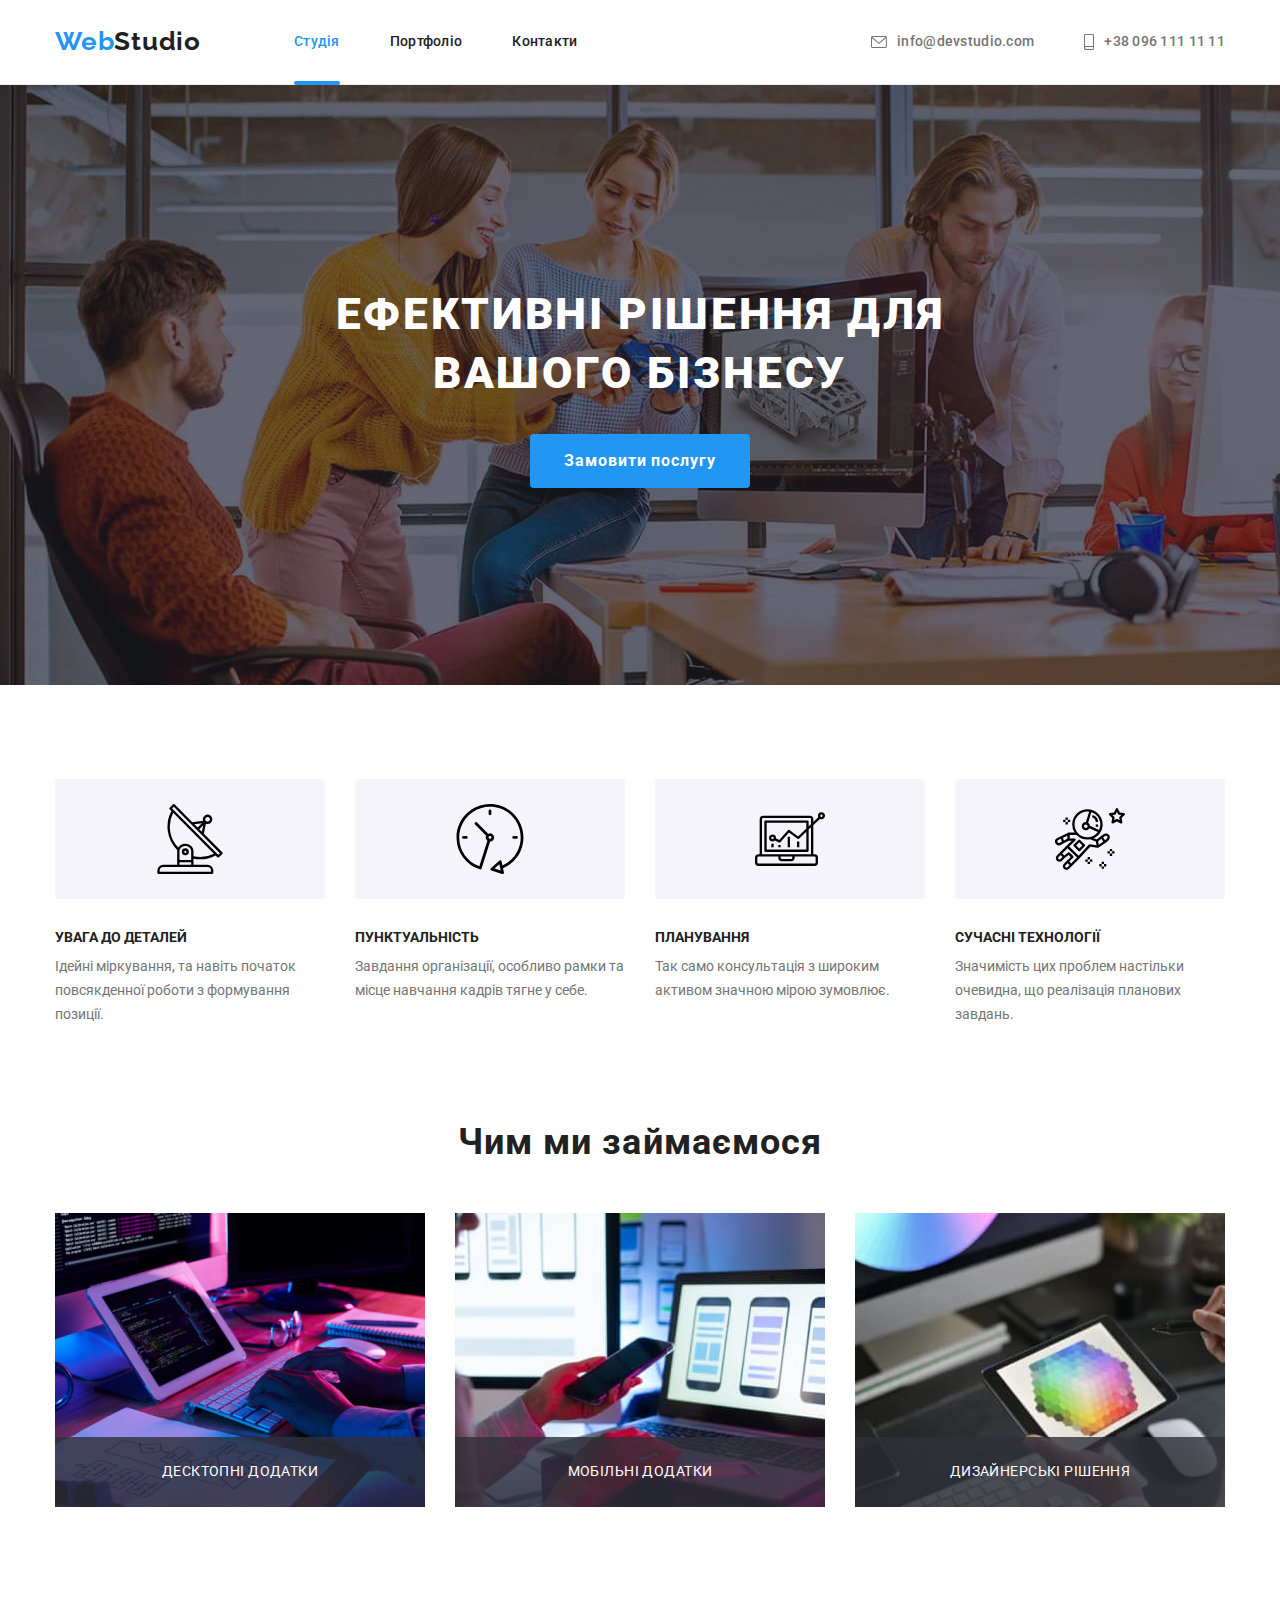
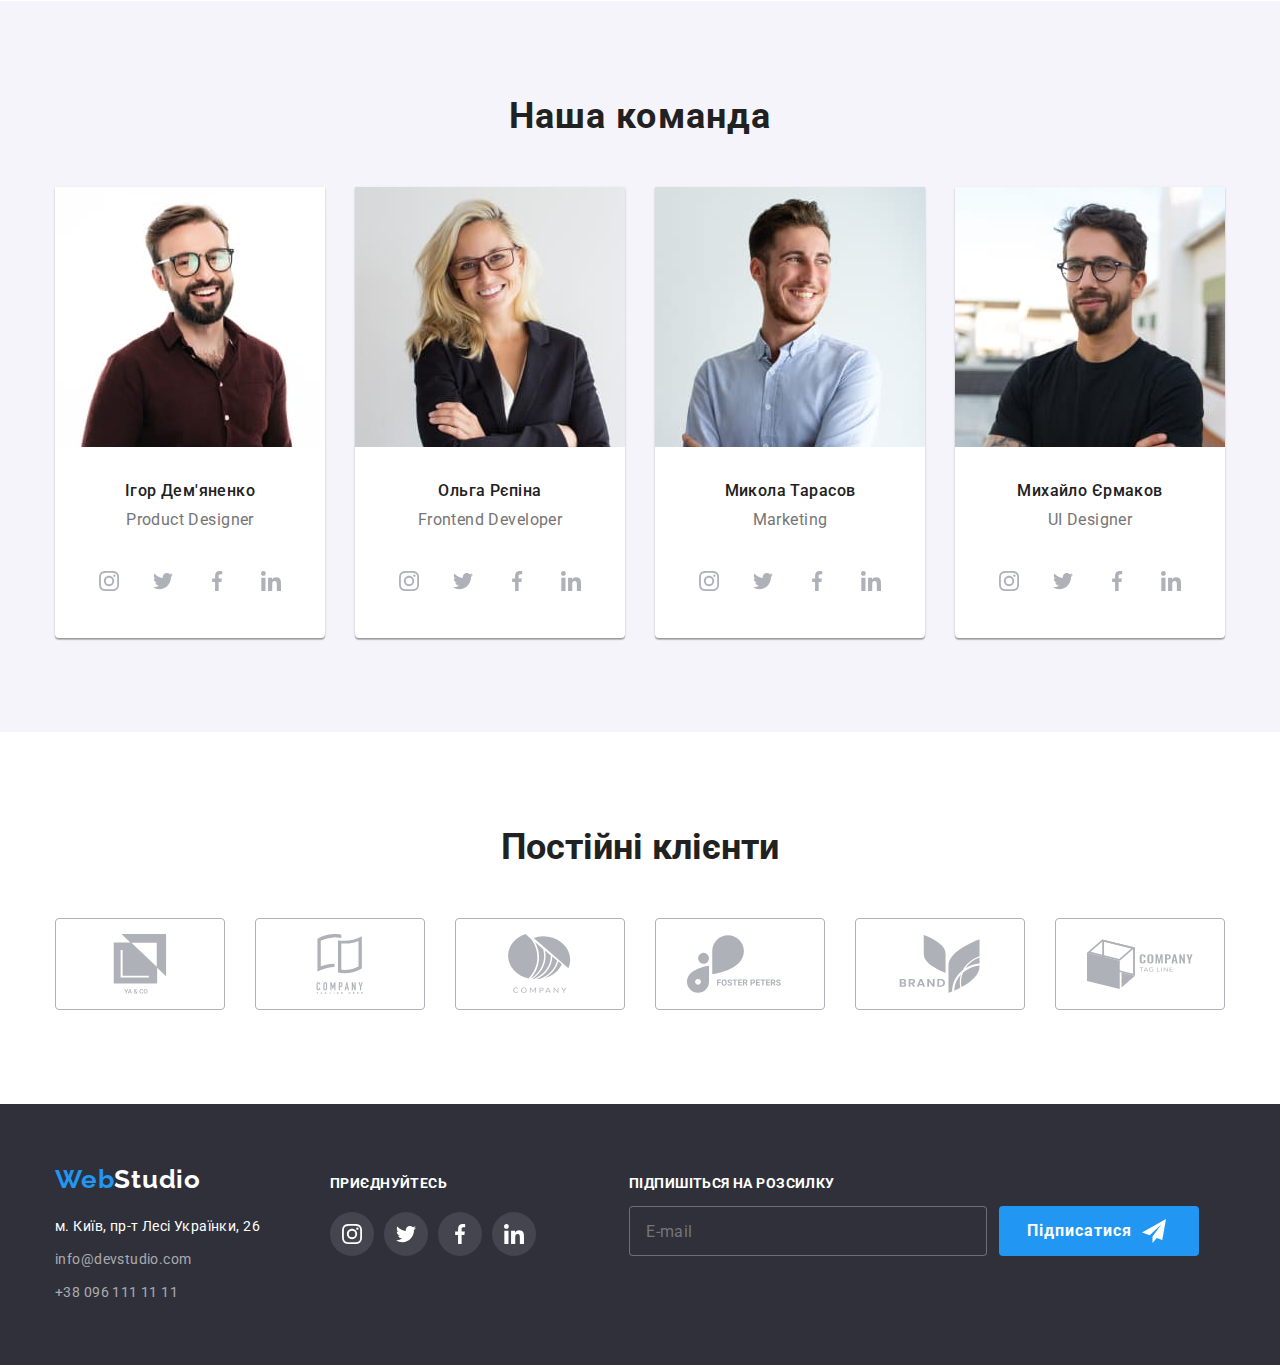
==== index.html @ c0385b53 "Додані зміни до сьомого ДЗ" ====
<!DOCTYPE html>
<html lang="uk">
  <head>
    <meta charset="UTF-8" />
    <meta http-equiv="X-UA-Compatible" content="IE=edge" />
    <meta name="viewport" content="width=device-width, initial-scale=1.0" />
    <title>Студія вебдизайну</title>
    <link rel="preconnect" href="https://fonts.googleapis.com" />
    <link rel="preconnect" href="https://fonts.gstatic.com" crossorigin />
    <link
      href="https://fonts.googleapis.com/css2?family=Raleway:wght@700&family=Roboto:wght@400;500;700;900&display=swap"
      rel="stylesheet"
    />
    <link
      rel="stylesheet"
      href="https://cdnjs.cloudflare.com/ajax/libs/modern-normalize/1.1.0/modern-normalize.min.css"
      integrity="sha512-wpPYUAdjBVSE4KJnH1VR1HeZfpl1ub8YT/NKx4PuQ5NmX2tKuGu6U/JRp5y+Y8XG2tV+wKQpNHVUX03MfMFn9Q=="
      crossorigin="anonymous"
      referrerpolicy="no-referrer"
    />
    <link rel="stylesheet" href="./css/main.min.css" />
  </head>
  <body class="body">
    <header class="header">
      <div class="container header-container">
        <nav class="main-nav">
          <a href="./index.html" class="logo link"
            >Web<span class="accent">Studio</span></a
          >
          <ul class="site-nav list">
            <li class="site-nav item">
              <div class="link-current">
                <a href="./index.html" class="link current">Студія</a>
              </div>
            </li>
            <li class="site-nav item">
              <a href="./portfolio.html" class="site-nav link">Портфоліо</a>
            </li>
            <li class="item"><a href="#" class="site-nav link">Контакти</a></li>
          </ul>
        </nav>
        <ul class="site-connect list">
          <li class="site-connect item">
            <a href="mailto:info@devstudio.com" class="site-connect__link link">
              <svg class="mailto-icon" width="16" height="12">
                <use href="./images/icons/icons.svg#envelope"></use>
              </svg>
              info@devstudio.com</a
            >
          </li>
          <li class="site-connect item">
            <a href="tel:+380961111111" class="site-connect__link link">
              <svg class="tell-icon" width="10" height="16">
                <use href="./images/icons/icons.svg#smartphone"></use>
              </svg>
              +38 096 111 11 11</a
            >
          </li>
        </ul>
      </div>
    </header>
    <main>
      <section class="hero">
        <div class="container">
          <h1 class="hero-title">Ефективні рішення для вашого бізнесу</h1>
          <button data-modal-open class="button" type="button">
            Замовити послугу
          </button>
        </div>
      </section>
      <section class="section-features">
        <div class="container">
          <h2 class="visually-hidden">Наші особливості</h2>
          <ul class="section-features-list list">
            <li class="section-features-list item">
              <div class="thumb features-item">
                <svg class="features-icon">
                  <use href="./images/icons/icons.svg#antenna"></use>
                </svg>
              </div>
              <h3 class="section-secondary-title">увага до деталей</h3>
              <p class="section-features-txt">
                Ідейні міркування, та навіть початок повсякденної роботи з
                формування позиції.
              </p>
            </li>
            <li class="section-features-list item">
              <div class="thumb features-item">
                <svg class="features-icon">
                  <use href="./images/icons/icons.svg#clock"></use>
                </svg>
              </div>
              <h3 class="section-secondary-title">пунктуальність</h3>
              <p class="section-features-txt">
                Завдання організації, особливо рамки та місце навчання кадрів
                тягне у себе.
              </p>
            </li>
            <li class="section-features-list item">
              <div class="thumb features-item">
                <svg class="features-icon">
                  <use href="./images/icons/icons.svg#diagram"></use>
                </svg>
              </div>
              <h3 class="section-secondary-title">планування</h3>
              <p class="section-features-txt">
                Так само консультація з широким активом значною мірою зумовлює.
              </p>
            </li>
            <li class="item">
              <div class="thumb features-item">
                <svg class="features-icon">
                  <use href="./images/icons/icons.svg#astronaut"></use>
                </svg>
              </div>
              <h3 class="section-secondary-title">сучасні технології</h3>
              <p class="section-features-txt">
                Значимість цих проблем настільки очевидна, що реалізація
                планових завдань.
              </p>
            </li>
          </ul>
        </div>
      </section>
      <section class="section-description">
        <div class="container">
          <h2 class="section-primary-title">Чим ми займаємося</h2>
          <ul class="section-list list">
            <li class="item">
              <div class="item-thumb">
                <img
                  src="./images/gallery/img-1.jpg"
                  alt="верстка сайтів"
                  width="370"
                  style="display: block; max-width: 100%; height: auto"
                />
                <div class="item-thumb-wrap">
                  <p class="item-thumb-text">ДЕСКТОПНІ ДОДАТКИ</p>
                </div>
              </div>
            </li>
            <li class="item">
              <div class="item-thumb">
                <img
                  src="./images/gallery/img-2.jpg"
                  alt="створення мобільних додатків"
                  width="370"
                  style="display: block; max-width: 100%; height: auto"
                />
                <div class="item-thumb-wrap">
                  <p class="item-thumb-text">МОБІЛЬНІ ДОДАТКИ</p>
                </div>
              </div>
            </li>
            <li class="item">
              <div class="item-thumb">
                <img
                  src="./images/gallery/img-3.jpg"
                  alt="дизайнерськи рішення"
                  width="370"
                  style="display: block; max-width: 100%; height: auto"
                />
                <div class="item-thumb-wrap">
                  <p class="item-thumb-text">ДИЗАЙНЕРСЬКІ РІШЕННЯ</p>
                </div>
              </div>
            </li>
          </ul>
        </div>
      </section>
      <section class="section-team">
        <div class="container">
          <h2 class="section-primary-title">Наша команда</h2>
          <ul class="section-list list">
            <li class="team-list">
              <img
                src="./images/photos/img-1.jpg"
                alt="Ігор Дем'яненко"
                width="270"
              />
              <h3 class="section-member">Ігор Дем'яненко</h3>
              <p class="section-role" lang="en">Product Designer</p>
              <div class="team-socialnet-list">
                <ul class="team-socialnet-list list">
                  <li class="team-socialnet-item">
                    <a href="" class="team-socialnet-link link">
                      <svg class="team-icon">
                        <use
                          href="./images/icons/icons.svg#instagram"
                        ></use></svg
                    ></a>
                  </li>
                  <li class="team-socialnet-item">
                    <a href="" class="team-socialnet-link link"
                      ><svg class="team-icon">
                        <use href="./images/icons/icons.svg#twitter"></use></svg
                    ></a>
                  </li>
                  <li class="team-socialnet-item">
                    <a href="" class="team-socialnet-link link"
                      ><svg class="team-icon">
                        <use
                          href="./images/icons/icons.svg#facebook"
                        ></use></svg
                    ></a>
                  </li>
                  <li class="team-socialnet-item">
                    <a href="" class="team-socialnet-link link"
                      ><svg class="team-icon">
                        <use
                          href="./images/icons/icons.svg#linkedin"
                        ></use></svg
                    ></a>
                  </li>
                </ul>
              </div>
            </li>
            <li class="team-list">
              <img
                src="./images/photos/img-2.jpg"
                alt="Ольга Рєпіна"
                width="270"
              />
              <h3 class="section-member">Ольга Рєпіна</h3>
              <p class="section-role" lang="en">Frontend Developer</p>
              <div class="team-socialnet-list">
                <ul class="team-socialnet-list list">
                  <li class="team-socialnet-item">
                    <a href="" class="team-socialnet-link link">
                      <svg class="team-icon">
                        <use
                          href="./images/icons/icons.svg#instagram"
                        ></use></svg
                    ></a>
                  </li>
                  <li class="team-socialnet-item">
                    <a href="" class="team-socialnet-link link"
                      ><svg class="team-icon">
                        <use href="./images/icons/icons.svg#twitter"></use></svg
                    ></a>
                  </li>
                  <li class="team-socialnet-item">
                    <a href="" class="team-socialnet-link link"
                      ><svg class="team-icon">
                        <use
                          href="./images/icons/icons.svg#facebook"
                        ></use></svg
                    ></a>
                  </li>
                  <li class="team-socialnet-item">
                    <a href="" class="team-socialnet-link link"
                      ><svg class="team-icon">
                        <use
                          href="./images/icons/icons.svg#linkedin"
                        ></use></svg
                    ></a>
                  </li>
                </ul>
              </div>
            </li>
            <li class="team-list">
              <img
                src="./images/photos/img-3.jpg"
                alt="Микола Тарасов"
                width="270"
              />
              <h3 class="section-member">Микола Тарасов</h3>
              <p class="section-role" lang="en">Marketing</p>
              <div class="team-socialnet-list">
                <ul class="team-socialnet-list list">
                  <li class="team-socialnet-item">
                    <a href="" class="team-socialnet-link link">
                      <svg class="team-icon">
                        <use
                          href="./images/icons/icons.svg#instagram"
                        ></use></svg
                    ></a>
                  </li>
                  <li class="team-socialnet-item">
                    <a href="" class="team-socialnet-link link"
                      ><svg class="team-icon">
                        <use href="./images/icons/icons.svg#twitter"></use></svg
                    ></a>
                  </li>
                  <li class="team-socialnet-item">
                    <a href="" class="team-socialnet-link link"
                      ><svg class="team-icon">
                        <use
                          href="./images/icons/icons.svg#facebook"
                        ></use></svg
                    ></a>
                  </li>
                  <li class="team-socialnet-item">
                    <a href="" class="team-socialnet-link link"
                      ><svg class="team-icon">
                        <use
                          href="./images/icons/icons.svg#linkedin"
                        ></use></svg
                    ></a>
                  </li>
                </ul>
              </div>
            </li>
            <li class="team-list">
              <img
                src="./images/photos/img-4.jpg"
                alt="Михайло Єрмаков"
                width="270"
              />
              <h3 class="section-member">Михайло Єрмаков</h3>
              <p class="section-role" lang="en">UI Designer</p>
              <div class="team-socialnet-list">
                <ul class="team-socialnet-list list">
                  <li class="team-socialnet-item">
                    <a href="" class="team-socialnet-link link">
                      <svg class="team-icon">
                        <use
                          href="./images/icons/icons.svg#instagram"
                        ></use></svg
                    ></a>
                  </li>
                  <li class="team-socialnet-item">
                    <a href="" class="team-socialnet-link link"
                      ><svg class="team-icon">
                        <use href="./images/icons/icons.svg#twitter"></use></svg
                    ></a>
                  </li>
                  <li class="team-socialnet-item">
                    <a href="" class="team-socialnet-link link"
                      ><svg class="team-icon">
                        <use
                          href="./images/icons/icons.svg#facebook"
                        ></use></svg
                    ></a>
                  </li>
                  <li class="team-socialnet-item">
                    <a href="" class="team-socialnet-link link"
                      ><svg class="team-icon">
                        <use
                          href="./images/icons/icons.svg#linkedin"
                        ></use></svg
                    ></a>
                  </li>
                </ul>
              </div>
            </li>
          </ul>
        </div>
      </section>
      <section class="section-clients">
        <div class="container clients">
          <h2>Постійні клієнти</h2>
          <ul class="clients-logo list">
            <li class="clients-item">
              <a class="clients-link" href="" aria-label="іконка">
                <svg class="clients-icon">
                  <use href="./images/icons/icons.svg#client-1"></use>
                </svg>
              </a>
            </li>
            <li class="clients-item">
              <a class="clients-link" href="" aria-label="іконка">
                <svg class="clients-icon">
                  <use href="./images/icons/icons.svg#client-2"></use>
                </svg>
              </a>
            </li>
            <li class="clients-item">
              <a class="clients-link" href="" aria-label="іконка">
                <svg class="clients-icon">
                  <use href="./images/icons/icons.svg#client-3"></use>
                </svg>
              </a>
            </li>
            <li class="clients-item">
              <a class="clients-link" href="" aria-label="іконка">
                <svg class="clients-icon">
                  <use href="./images/icons/icons.svg#client-4"></use>
                </svg>
              </a>
            </li>
            <li class="clients-item">
              <a class="clients-link" href="" aria-label="іконка">
                <svg class="clients-icon">
                  <use href="./images/icons/icons.svg#client-5"></use>
                </svg>
              </a>
            </li>
            <li class="clients-item">
              <a class="clients-link" href="" aria-label="іконка">
                <svg class="clients-icon">
                  <use href="./images/icons/icons.svg#client-6"></use>
                </svg>
              </a>
            </li>
          </ul>
        </div>
      </section>
    </main>
    <footer class="footer">
      <div class="container footer-wrap">
        <div class="logo-address">
          <a href="./index.html" class="logo link"
            >Web<span class="accent">Studio</span></a
          >
          <address class="address">
            <ul class="footer-list list">
              <li>
                <a
                  href="https://google/maps/j3Y2o7XWsb6GQjHb6"
                  class="map-link link"
                  >м. Київ, пр-т Лесі Українки, 26</a
                >
              </li>
              <li>
                <a href="mailto:info@devstudio.com" class="link link"
                  >info@devstudio.com</a
                >
              </li>
              <li>
                <a href="tel:+380961111111" class="link link"
                  >+38 096 111 11 11</a
                >
              </li>
            </ul>
          </address>
        </div>
        <div class="footer-link">
          <p class="footer-title">приєднуйтесь</p>
          <div class="footer-socialnet">
            <ul class="socialnet-list list">
              <li class="socialnet-item">
                <a href="" class="socialnet-link link">
                  <svg class="footer-team-icon">
                    <use href="./images/icons/icons.svg#instagram"></use></svg
                ></a>
              </li>
              <li class="socialnet-item">
                <a href="" class="socialnet-link link"
                  ><svg class="footer-team-icon">
                    <use href="./images/icons/icons.svg#twitter"></use></svg
                ></a>
              </li>
              <li class="socialnet-item">
                <a href="" class="socialnet-link link"
                  ><svg class="footer-team-icon">
                    <use href="./images/icons/icons.svg#facebook"></use></svg
                ></a>
              </li>
              <li class="socialnet-item">
                <a href="" class="socialnet-link link"
                  ><svg class="footer-team-icon">
                    <use href="./images/icons/icons.svg#linkedin"></use></svg
                ></a>
              </li>
            </ul>
          </div>
        </div>
        <div class="form">
          <p class="footer-title">Підпишіться на розсилку</p>
          <form class="form-field">
            <label for="mail"></label>
            <input
              class="input-mail"
              type="text"
              name="mail"
              id="mail"
              placeholder="E-mail"
            />
            <button class="button-submit" type="submit">Підписатися</button>
          </form>
        </div>
      </div>
    </footer>
    <div class="backdrop is-hidden" data-modal>
      <div class="modal">
        <p class="modal-title">Залиште свої дані, ми вам передзвонимо</p>
        <form class="feedback">
          <label class="feedback-field" for="name"
            >Ім'я
            <input class="feedback-input" type="text" name="name" id="name" />
            <svg class="feedback-icon">
              <use href="./images/icons/icons.svg#person-black"></use>
            </svg>
          </label>
          <label class="feedback-field" for="tel"
            >Телефон
            <input class="feedback-input" type="tel" name="tel" id="tel" />
            <svg class="feedback-icon">
              <use href="./images/icons/icons.svg#phone-black"></use>
            </svg>
          </label>
          <label class="feedback-field" for="mail"
            >Пошта
            <input class="feedback-input" type="email" name="mail" id="mail" />
            <svg class="feedback-icon">
              <use href="./images/icons/icons.svg#email-black"></use>
            </svg>
          </label>
          <label class="feedback-field" for="feedback"
            >Коментар
            <textarea
              class="comment-input"
              name="comment"
              placeholder="Введіть текст"
              id="feedback"
            ></textarea>
          </label>
        </form>
        <div class="agreement-field">
          <label for="agreement" class="checkbox-label"
            >Погоджуюся з розсилкою та приймаю<span class="agreement-term"
              >Умови договору</span
            >
            <span class="checkbox-icon">
              <input
                class="checkbox visually-hidden"
                type="checkbox"
                name="agreement"
                value=""
                id="agreement"
              />
              <svg class="agreement-icon" width="16" height="15">
                <use href="./images/icons/icons.svg#white-check"></use>
              </svg>
            </span>
          </label>
        </div>
        <button class="feedback-button-submit" type="submit">Відправити</button>
        <button data-modal-close class="close-button" type="button">
          <svg class="close-icon" width="18" height="18">
            <use href="./images/icons/icons.svg#close-black"></use>
          </svg>
        </button>
      </div>
    </div>
    <script src="./js/modal.js">
      (() => {
      const refs = {
      openModalBtn: document.querySelector("[data-modal-open]"),
      closeModalBtn: document.querySelector("[data-modal-close]"),
      modal: document.querySelector("[data-modal]"),
      };

      refs.openModalBtn.addEventListener("click", toggleModal);
      refs.closeModalBtn.addEventListener("click", toggleModal);

      function toggleModal() {
      refs.modal.classList.toggle("is-hidden");
      }
      })();
    </script>
  </body>
</html>
---- css/main.min.css ----
:root{--primary-text-color: #212121;--secondary-text-color: #757575;--accent-color: #2196f3;--white-color: #ffffff;--body-background-color: #f5f5f5;--secondary-background-color: #f5f4fa;--primary-background-color: #2f303a;--background-color-active: #188ce8;--current-color: #afb1b8;--socialnet-background-color: rgba(255, 255, 255, 0.1);--transition-timing-function: cubic-bezier(0.4, 0, 0.2, 1)}/*! modern-normalize v1.1.0 | MIT License | https://github.com/sindresorhus/modern-normalize */*,::after,::before{box-sizing:border-box}html{-moz-tab-size:4;-o-tab-size:4;tab-size:4}html{line-height:1.15;-webkit-text-size-adjust:100%}body{margin:0}body{font-family:system-ui,-apple-system,"Segoe UI",Roboto,Helvetica,Arial,sans-serif,"Apple Color Emoji","Segoe UI Emoji"}hr{height:0;color:inherit}abbr[title]{-webkit-text-decoration:underline dotted;text-decoration:underline dotted}b,strong{font-weight:bolder}code,kbd,pre,samp{font-family:ui-monospace,SFMono-Regular,Consolas,"Liberation Mono",Menlo,monospace;font-size:1em}small{font-size:80%}sub,sup{font-size:75%;line-height:0;position:relative;vertical-align:baseline}sub{bottom:-0.25em}sup{top:-0.5em}table{text-indent:0;border-color:inherit}button,input,optgroup,select,textarea{font-family:inherit;font-size:100%;line-height:1.15;margin:0}button,select{text-transform:none}[type=button],[type=reset],[type=submit],button{-webkit-appearance:button}::-moz-focus-inner{border-style:none;padding:0}:-moz-focusring{outline:1px dotted ButtonText}:-moz-ui-invalid{box-shadow:none}legend{padding:0}progress{vertical-align:baseline}::-webkit-inner-spin-button,::-webkit-outer-spin-button{height:auto}[type=search]{-webkit-appearance:textfield;outline-offset:-2px}::-webkit-search-decoration{-webkit-appearance:none}::-webkit-file-upload-button{-webkit-appearance:button;font:inherit}summary{display:list-item}html{box-sizing:border-box}*,*::before,*::after{box-sizing:inherit}.body{font-family:"roboto",sans-serif;background-color:var(--white-color)}.reset p,h1,h2,h3,h4,h5,h6{margin:0}ul,ol{margin:0;padding-left:0}button{cursor:pointer}address{font-style:normal}.img{display:block;max-width:100%;height:auto}.container{padding:0 15px;margin-left:auto;margin-right:auto;width:1200px}.header{border-bottom:1px solid #ececec}.header-container{display:flex}.header-link{line-height:1.14}.list{list-style:none}.link{text-decoration:none}.logo{font-family:"raleway",sans-serif;font-weight:700;font-size:26px;line-height:1.19;letter-spacing:.03em;color:var(--accent-color)}.accent{color:var(--primary-text-color)}.main-nav{display:flex;align-items:center}.site-nav{display:flex;font-weight:500;font-size:14px;line-height:1.4;letter-spacing:.02em;color:var(--primary-text-color)}.site-nav.list{position:relative;margin-left:93px;padding-left:0}.site-nav .item{margin-right:50px}.site-nav .item:last-child{margin-right:0}.site-nav .link{position:relative;display:block;padding-top:32px;padding-bottom:32px;color:var(--primary-text-color);transition:color 250ms var(--transition-timing-function)}.site-nav .link:hover,.site-nav .link:focus{color:var(--accent-color)}.link.current::after{content:"";position:absolute;bottom:-1px;display:block;width:100%;height:4px;border-radius:2px;background:var(--accent-color)}.site-nav .link.current{color:var(--accent-color)}.site-connect.list{display:flex;align-items:center;margin-left:auto}.site-connect .item{margin-right:50px}.site-connect .item:last-child{margin-right:0px}.site-connect .link{display:flex;align-items:center;font-weight:500;font-size:14px;line-height:1.4;letter-spacing:.02em;color:var(--secondary-text-color);transition:color 250ms var(--transition-timing-function)}.site-connect .link:hover,.site-connect .link:focus{color:var(--accent-color)}.item .mailto-icon,.item .tell-icon{vertical-align:middle;margin-right:10px;fill:currentColor;transition:fill 250ms var(--transition-timing-function)}.mailto-icon:hover,.mailto-icon:focus{fill:var(--accent-color)}.tell-icon:hover,.tell-icon:focus{fill:var(--accent-color)}.item .mailto-icon,.item .tell-icon{vertical-align:middle;margin-right:10px;fill:currentColor;transition:fill 250ms var(--transition-timing-function)}.mailto-icon:hover,.mailto-icon:focus{fill:#2196f3}.tell-icon:hover,.tell-icon:focus{fill:#2196f3}.hero{max-width:1600px;height:600px;margin-left:auto;margin-right:auto;text-align:center;padding-top:200px;padding-bottom:200px;background-image:linear-gradient(to right, rgba(47, 48, 58, 0.4), rgba(47, 48, 58, 0.4)),url(../images/hero/img-001.jpg);background-color:var(--primary-background-color)}.hero-title{max-width:696px;font-weight:900;font-size:44px;margin:0 auto 30px;line-height:1.36;letter-spacing:.06em;text-transform:uppercase;color:var(--white-color)}.hero-title{max-width:696px;font-weight:900;font-size:44px;margin:0 auto 30px;line-height:1.36;letter-spacing:.06em;text-transform:uppercase;color:#fff}.button{margin-top:0;border-color:rgba(0,0,0,0);border-radius:4px;padding:10px 32px;font-family:"roboto",sans-serif;font-weight:700;font-size:16px;line-height:1.88;letter-spacing:.06em;color:var(--white-color);background-color:var(--accent-color);cursor:pointer}.button.primary{color:var(--white-color);background-color:var(--accent-color);transition:background-color 250ms var(--transition-timing-function),color 250ms var(--transition-timing-function)}.button.secondary{color:var(--primary-text-color);background-color:var(--secondary-background-color);transition:background-color 250ms var(--transition-timing-function),color 250ms var(--transition-timing-function)}.button:hover,.button:focus{background-color:var(--background-color-active)}.section-primary-title{text-align:center;margin-top:0;margin-bottom:50px;font-weight:700;font-size:36px;line-height:1.17;letter-spacing:.03em;color:var(--primary-text-color)}.section-secondary-title{text-align:start;margin-top:0;margin-bottom:10px;font-weight:700;font-size:14px;line-height:1.17;text-transform:uppercase;color:var(--primary-text-color)}.visually-hidden{position:absolute;white-space:nowrap;width:1px;height:1px;overflow:hidden;border:0;padding:0;clip:rect(0 0 0 0);-webkit-clip-path:inset(50%);clip-path:inset(50%);margin:-1px}.section-features{padding-top:94px;padding-bottom:94px}.section-features-list{display:flex;gap:30px}.section-features-list .item{display:block;min-width:270px}.section-features-txt{text-align:start;margin-top:0;margin-bottom:0;font-weight:400;font-size:14px;line-height:1.71;color:var(--secondary-text-color)}.features-item{width:270px;height:120px;margin-bottom:30px;padding:25px 100px;border-radius:4px;background:var(--secondary-background-color)}.features-icon{width:70px;height:70px}.section-description{padding-bottom:94px}.description .list-item{width:370px}.section-list.list{display:flex;gap:30px}.item-thumb{position:relative}.item-thumb-wrap{position:absolute;bottom:0;width:370px;height:70px;font-size:14px;line-height:1.14;text-align:center;letter-spacing:.03em;text-transform:uppercase;color:var(--white-color);background-color:rgba(47,48,58,.8)}.item-thumb-text{position:absolute;margin:0 auto;top:50%;left:50%;transform:translate(-50%, -50%)}.section-team{padding-top:94px;padding-bottom:94px;background-color:var(--secondary-background-color)}.section-team .list{font-size:14px;line-height:1.14;letter-spacing:.03em;color:var(--primary-text-color);background-color:var(--secondary-background-color)}.team-list{gap:30px;width:270px;box-shadow:0px 1px 3px rgba(0,0,0,.12),0px 1px 1px rgba(0,0,0,.14),0px 2px 1px rgba(0,0,0,.2);border-radius:0px 0px 4px 4px;background-color:var(--white-color)}.section-member{text-align:center;margin-top:30px;margin-bottom:10px;font-weight:500;font-size:16px;line-height:1.19;color:var(--primary-text-color)}.section-role{text-align:center;margin-top:0;margin-bottom:30px;font-size:16px;line-height:1.19;color:var(--secondary-text-color)}.team-socialnet-list .list{display:flex;margin-bottom:35px;gap:10px;justify-content:center;background-color:var(--white-color)}.team-socialnet-item{display:flex;width:44px;height:44px;border-radius:50%;background-color:var(--white-color);justify-content:center;align-items:center}.team-socialnet-link{width:100%;height:100%;display:flex;align-items:center;justify-content:center;border-radius:50%;transition:background-color 250ms var(--transition-timing-function)}.team-socialnet-link:hover,.team-socialnet-link:focus{background-color:var(--accent-color)}.team-socialnet-link:hover .team-icon,.team-socialnet-link:focus .team-icon{background-color:var(--accent-color);fill:var(--white-color)}.team-icon{width:20px;height:20px;fill:var(--current-color);transition:fill,background-color 250ms var(--transition-timing-function)}.section-clients{padding-top:94px;padding-bottom:94px;font-size:24px;line-height:1.17;text-align:center;color:var(--primary-text-color)}.clients-logo{display:flex;margin-top:50px}.clients-item{width:170px;height:92px;margin-right:30px}.clients-link{width:100%;height:100%;display:flex;align-items:center;justify-content:center;border-radius:4px;border:1px solid var(--current-color);background-color:var(--white-color);transition:border 250ms var(--transition-timing-function)}.clients-link:hover,.clients-link:focus{border:1px solid var(--accent-color)}.clients-link:hover .clients-icon,.clients-link:focus .clients-icon{fill:var(--accent-color)}.clients-item:last-child{margin-right:0}.clients-icon{width:106px;height:60px;fill:var(--current-color);transition:fill 250ms var(--transition-timing-function)}.footer{display:flex;padding-top:60px;padding-bottom:60px;background-color:var(--primary-background-color)}.footer-wrap{display:flex;align-items:baseline}.footer-list.list{display:flex;flex-direction:column;gap:9px}.footer-list .link{margin-bottom:9px;font-style:normal;font-weight:400;font-size:14px;line-height:1.71;letter-spacing:.03em;color:rgba(255,255,255,.6);transition:color 250ms var(--transition-timing-function)}.footer-list .map-link{color:var(--white-color)}.footer-list .link:hover,.footer-list .link:focus{color:var(--accent-color)}.address{margin-top:20px}.footer-link{display:block;margin-left:70px;text-align:start;width:206px;height:80px}.footer-title{margin-top:0;font-weight:700;font-size:14px;line-height:1.14;letter-spacing:.03em;text-transform:uppercase;color:var(--white-color)}.footer-socialnet{display:flex;width:206px;height:44px;justify-content:space-evenly;margin-left:0;margin-right:0;margin-top:20px}.socialnet-list{display:flex;gap:10px;justify-items:center}.socialnet-item{width:44px;height:44px;border-radius:50%;background-color:var(--socialnet-background-color)}.socialnet-link{width:100%;height:100%;display:flex;align-items:center;justify-content:center;border-radius:50%;transition:background-color 250ms var(--transition-timing-function)}.socialnet-link:hover,.socialnet-link:focus{background-color:var(--accent-color)}.socialnet-link:hover .footer-team-icon,.socialnet-link:focus .footer-team-icon{background-color:var(--accent-color);fill:var(--white-color)}.footer-team-icon{width:20px;height:20px;fill:var(--white-color);transition:fill,background-color 250ms var(--transition-timing-function)}.footer .accent{color:var(--white-color)}.backdrop{position:fixed;top:0;left:0;width:100%;height:100%;background-color:rgba(0,0,0,.2);opacity:1;transition:opacity 250ms var(--transition-timing-function),visibility 250ms var(--transition-timing-function)}.backdrop.is-hidden{opacity:0;visibility:hidden;pointer-events:none}.backdrop.is-hidden .modal{transform:translate(-50%, -50%) scale(1.3) rotate(360deg)}.modal{position:absolute;text-align:center;padding:40px;top:50%;left:50%;transform:translate(-50%, -50%) scale(1) rotate(0);width:528px;height:581px;border-radius:4px;background-color:#fff;transition:transform 250ms var(--transition-timing-function);font-weight:700;font-size:20px;line-height:1.15;letter-spacing:.03em;color:#212121}.modal-title{margin:0 0 12px}.close-button{position:absolute;top:0;right:0;border:1px solid rgba(0,0,0,.1);border-radius:50%;width:30px;height:30px;margin-top:8px;margin-right:8px;background-color:var(--white-color);transition:fill 250ms var(--transition-timing-function)}.close-icon{position:absolute;transform:translate(-50%, -50%)}.close-button:hover,.close-button:focus{fill:var(--accent-color)}.form{display:block;width:570px;height:86px;margin-left:93px;font-size:14px;line-height:1.14;letter-spacing:.03em;text-transform:uppercase;color:var(--white-color)}.input-mail{width:358px;height:50px;margin-right:12px;border:1px solid rgba(255,255,255,.3);border-radius:4px;font-weight:400;font-size:16px;line-height:1.3;padding-left:16px;letter-spacing:.03em;color:rgba(255,255,255,.6);background-color:var(--primary-background-color)}.button-submit{display:flex;align-items:center;text-align:center;width:200px;height:50px;padding-left:28px;border-radius:4px;border:none;font-weight:700;font-size:16px;line-height:1.18;letter-spacing:.06em;color:var(--white-color);background-color:var(--accent-color)}.button-submit::after{content:"";width:24px;height:24px;display:inline-block;margin-left:10px;background-image:url(../images/icon-send.svg);background-size:contain;fill:var(--white-color)}.form-field{display:flex}.form-field input::-moz-placeholder{display:block}.form-field input:-ms-input-placeholder{display:block}.form-field input::placeholder{display:block}.feedback{display:block;width:448px;height:342px;align-items:center;font-weight:400;font-size:12px;line-height:1.17;letter-spacing:.01em;color:var(--secondary-text-color)}.feedback-field{position:relative;display:flex;margin-bottom:10px;flex-direction:column;text-align:start}.feedback-input{height:40px;padding-left:40px;border:1px solid rgba(33,33,33,.2);border-radius:4px;cursor:pointer;margin-top:4px;transition:border 250ms var(--transition-timing-function)}.feedback-input:focus-within{border:1px solid var(--accent-color);outline:none}.feedback-input:focus-within+.feedback-icon{fill:var(--accent-color)}.feedback-icon{position:absolute;width:18px;height:18px;top:50%;margin-left:12px;transition:fill 250ms var(--transition-timing-function)}.comment-input{padding:12px 16px;height:120px;margin-bottom:20px;margin-top:4px;resize:none;border:1px solid rgba(33,33,33,.2);border-radius:4px;color:rgba(117,117,117,.5)}.comment-input:focus-within{border:1px solid var(--accent-color);outline:none}.agreement-field{position:relative;margin-top:20px;font-weight:400;font-size:14px;line-height:1.7;letter-spacing:.03em;color:var(--secondary-text-color)}.agreement-term{-webkit-text-decoration-line:underline;text-decoration-line:underline;margin-left:3px;color:var(--accent-color)}.agreement-icon{border:1px solid #212121;border-radius:2px;transition:250ms var(--transition-timing-function)}.checkbox-icon{position:absolute;top:12%;left:2%;width:16px;height:15px}.checkbox:checked+.agreement-icon{background-color:var(--accent-color);border:none}.feedback-button-submit{margin-top:30px;height:50px;padding:10px 52px;border-radius:4px;border:none;font-weight:700;font-size:16px;line-height:1.18;letter-spacing:.06em;color:var(--white-color);background-color:var(--accent-color)}/*# sourceMappingURL=main.min.css.map */
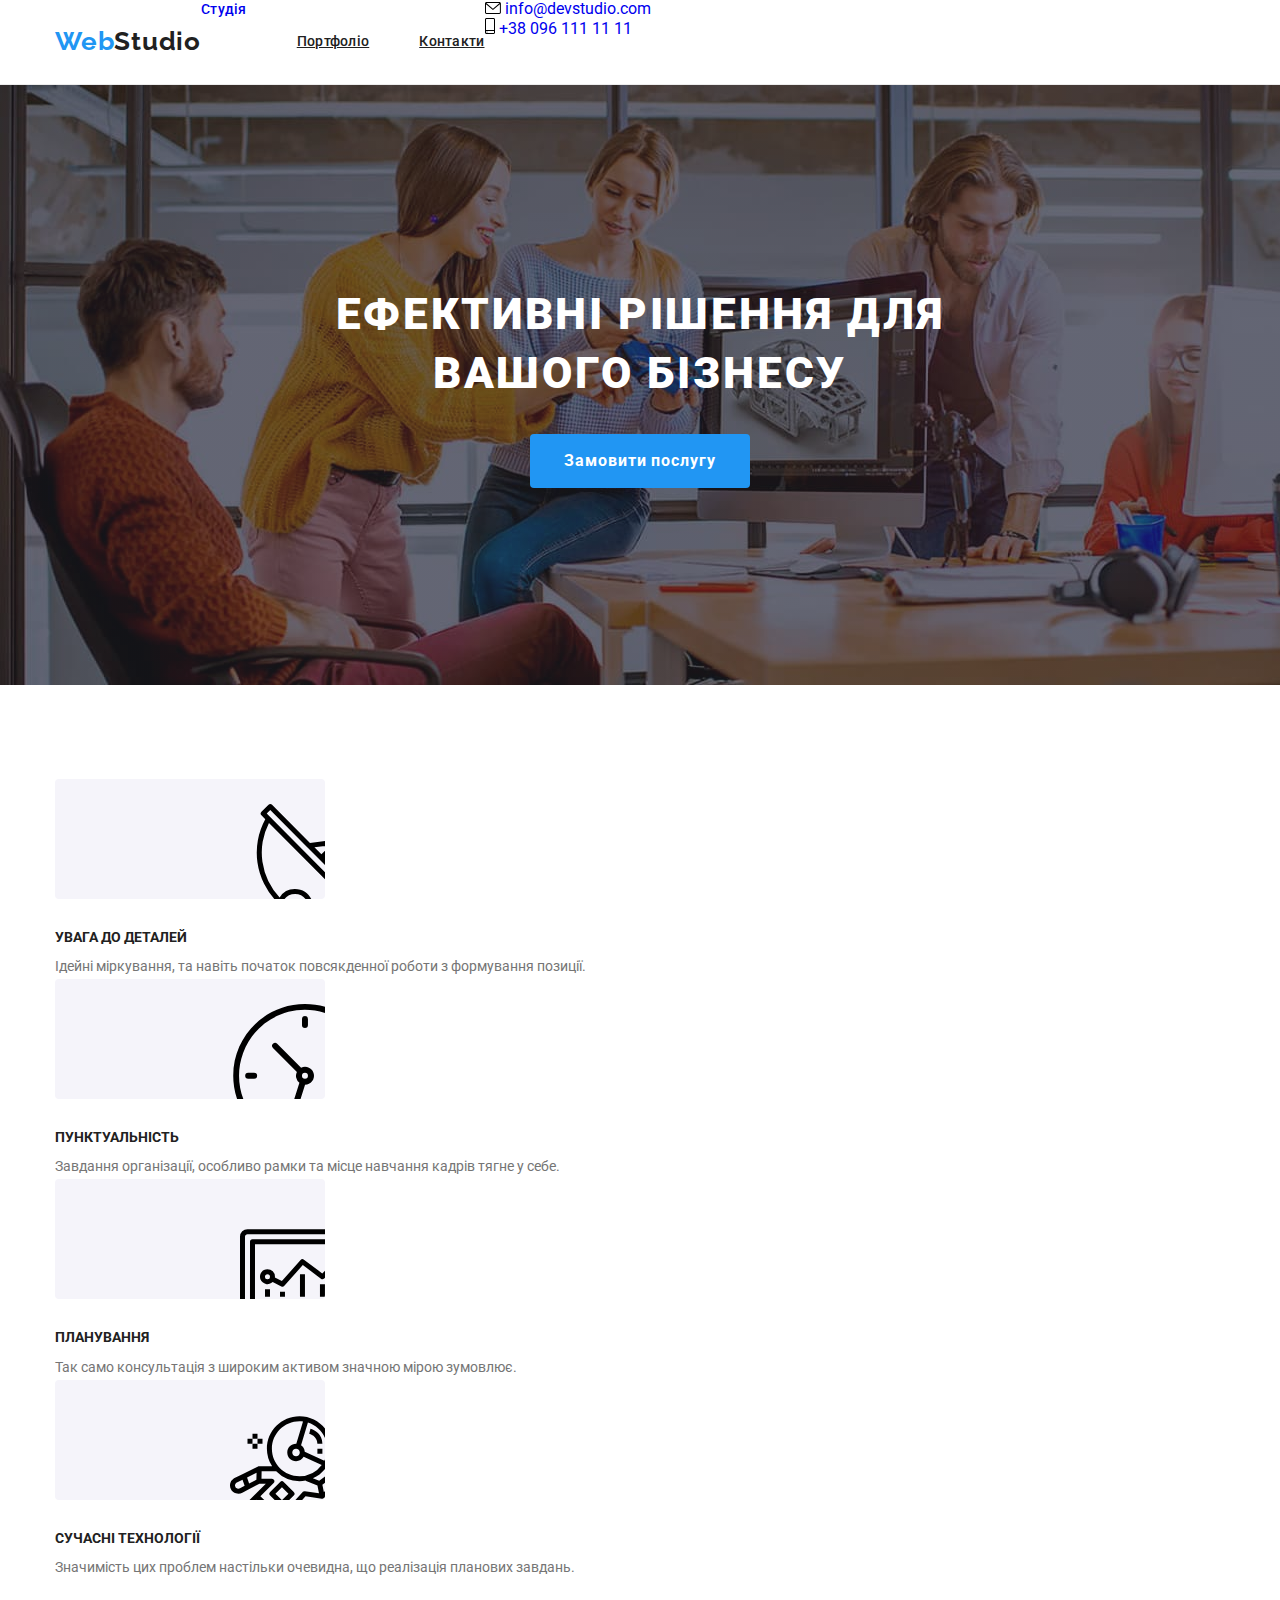
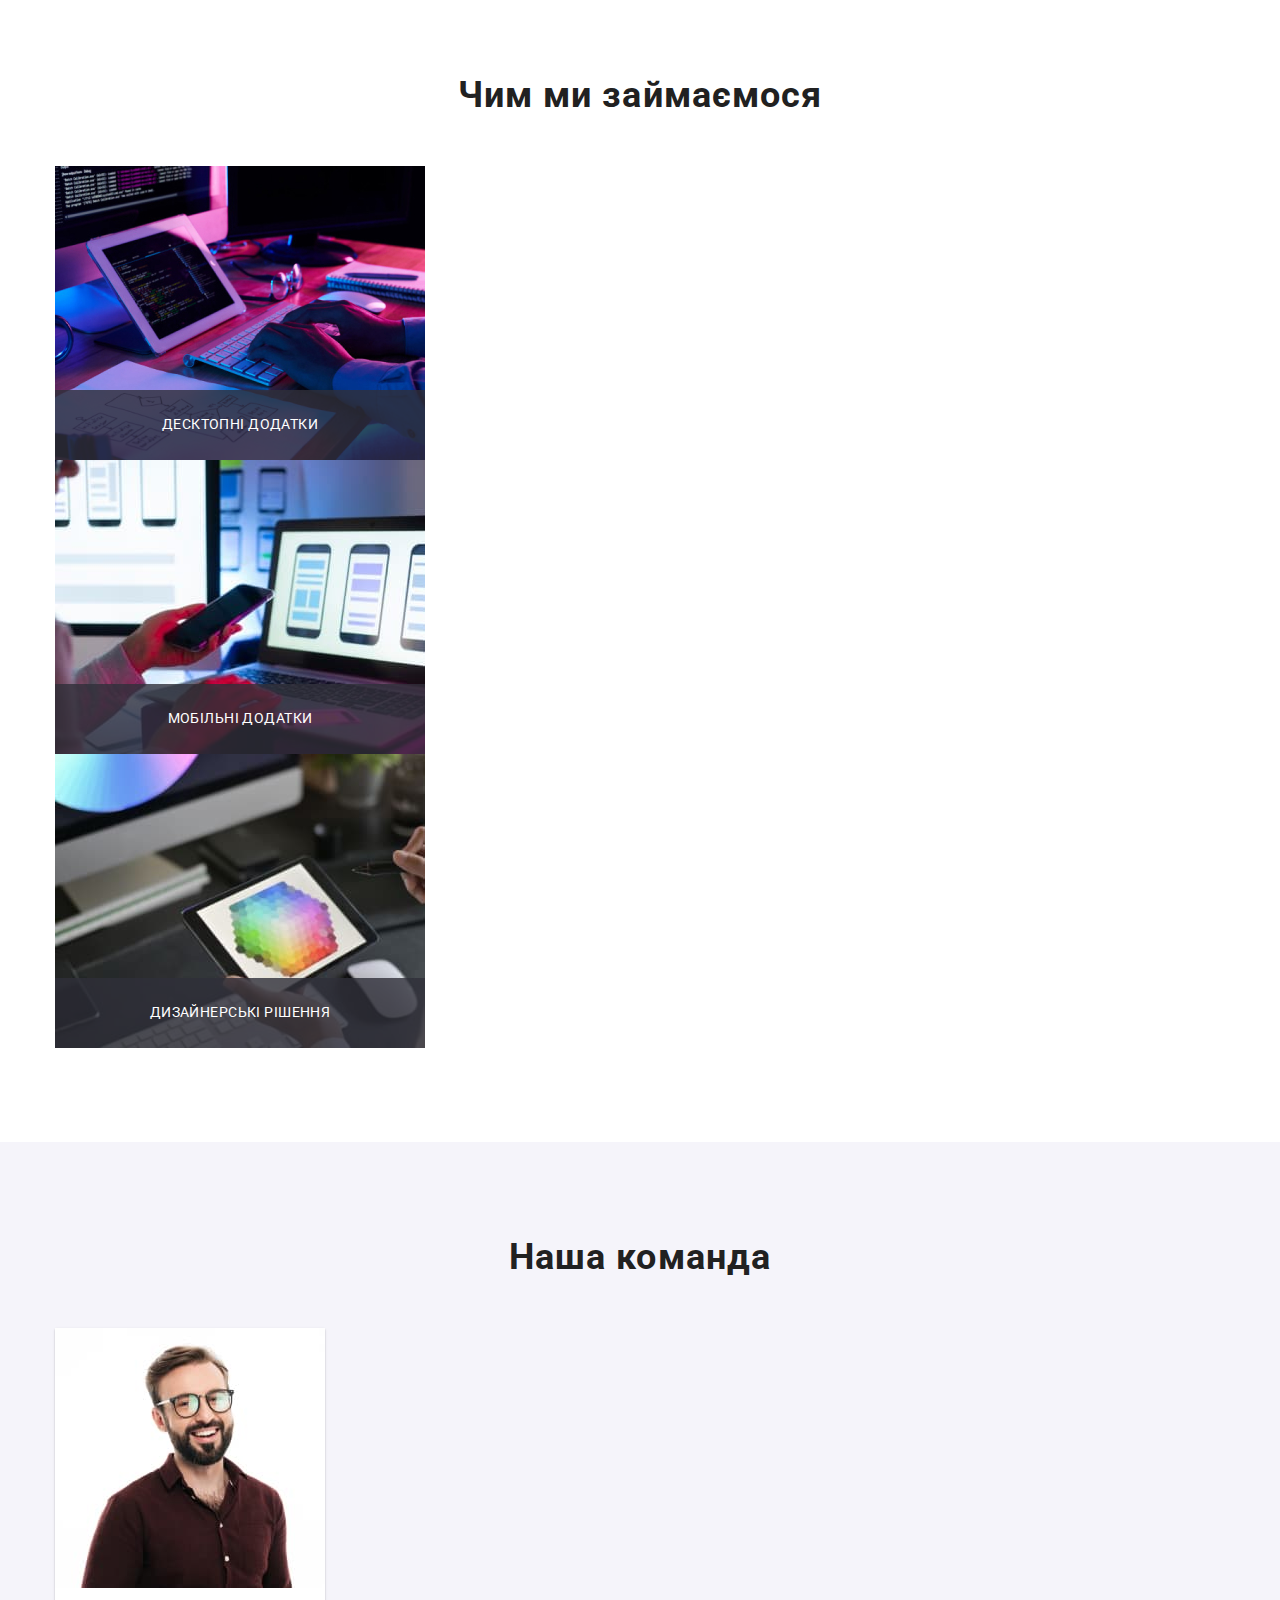
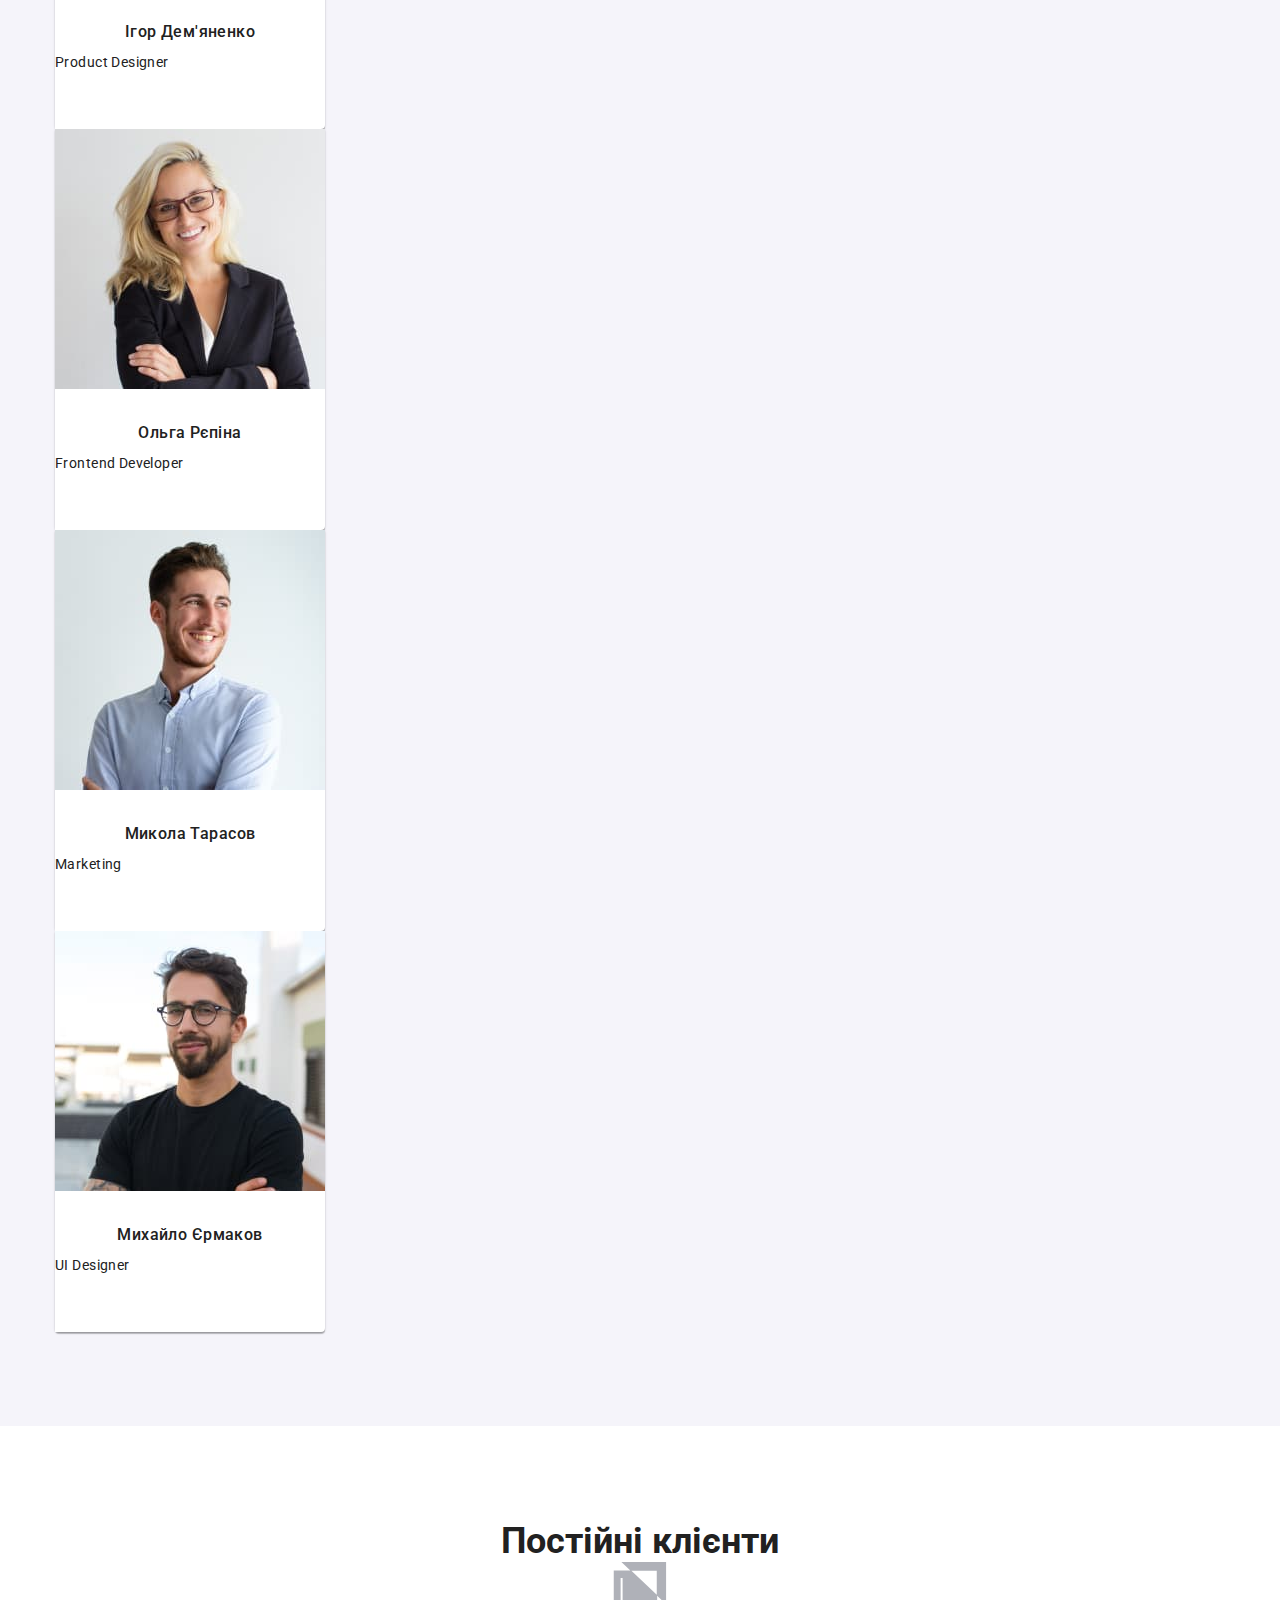
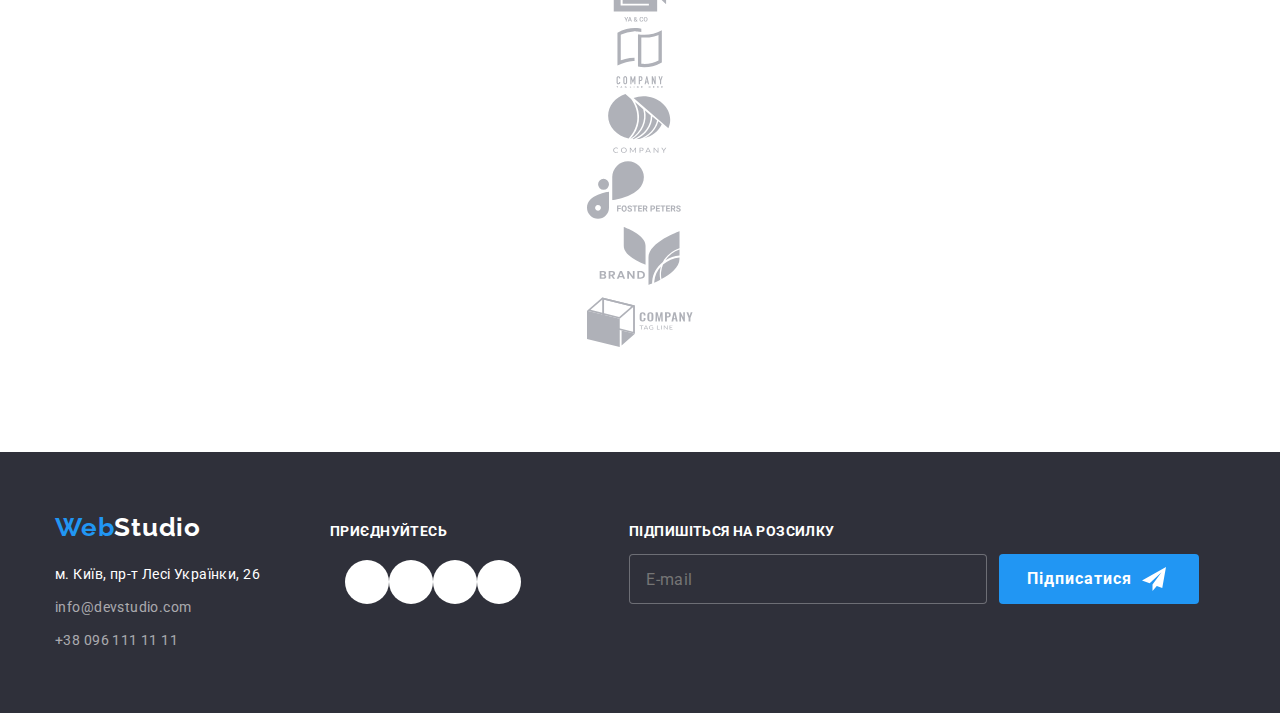
==== commit 22cba601: "Тест" ====
--- a/index.html
+++ b/index.html
@@ -27,29 +27,29 @@
           <a href="./index.html" class="logo link"
             >Web<span class="accent">Studio</span></a
           >
-          <ul class="site-nav list">
-            <li class="site-nav item">
+          <ul class="site-nav-list list">
+            <li class="site-nav-list__item">
               <div class="link-current">
                 <a href="./index.html" class="link current">Студія</a>
               </div>
             </li>
-            <li class="site-nav item">
-              <a href="./portfolio.html" class="site-nav link">Портфоліо</a>
-            </li>
-            <li class="item"><a href="#" class="site-nav link">Контакти</a></li>
+            <li class="site-nav-list__item">
+              <a href="./portfolio.html" class="site-nav-list__link">Портфоліо</a>
+            </li>
+            <li class="item"><a href="#" class="site-nav-list__link">Контакти</a></li>
           </ul>
         </nav>
-        <ul class="site-connect list">
-          <li class="site-connect item">
-            <a href="mailto:info@devstudio.com" class="site-connect__link link">
+        <ul class="site-connect-list list">
+          <li class="site-connect-list__item">
+            <a href="mailto:info@devstudio.com" class="site-connect-list__link link">
               <svg class="mailto-icon" width="16" height="12">
                 <use href="./images/icons/icons.svg#envelope"></use>
               </svg>
               info@devstudio.com</a
             >
           </li>
-          <li class="site-connect item">
-            <a href="tel:+380961111111" class="site-connect__link link">
+          <li class="site-connect-list__item">
+            <a href="tel:+380961111111" class="site-connect-list__link link">
               <svg class="tell-icon" width="10" height="16">
                 <use href="./images/icons/icons.svg#smartphone"></use>
               </svg>
@@ -72,38 +72,38 @@
         <div class="container">
           <h2 class="visually-hidden">Наші особливості</h2>
           <ul class="section-features-list list">
-            <li class="section-features-list item">
+            <li class="section-features-list__item">
               <div class="thumb features-item">
                 <svg class="features-icon">
                   <use href="./images/icons/icons.svg#antenna"></use>
                 </svg>
               </div>
-              <h3 class="section-secondary-title">увага до деталей</h3>
-              <p class="section-features-txt">
+              <h3 class="section__secondary-title">увага до деталей</h3>
+              <p class="section-features__txt">
                 Ідейні міркування, та навіть початок повсякденної роботи з
                 формування позиції.
               </p>
             </li>
-            <li class="section-features-list item">
+            <li class="section-features-list__item">
               <div class="thumb features-item">
                 <svg class="features-icon">
                   <use href="./images/icons/icons.svg#clock"></use>
                 </svg>
               </div>
-              <h3 class="section-secondary-title">пунктуальність</h3>
-              <p class="section-features-txt">
+              <h3 class="section__secondary-title">пунктуальність</h3>
+              <p class="section-features__txt">
                 Завдання організації, особливо рамки та місце навчання кадрів
                 тягне у себе.
               </p>
             </li>
-            <li class="section-features-list item">
+            <li class="section-features-list__item">
               <div class="thumb features-item">
                 <svg class="features-icon">
                   <use href="./images/icons/icons.svg#diagram"></use>
                 </svg>
               </div>
-              <h3 class="section-secondary-title">планування</h3>
-              <p class="section-features-txt">
+              <h3 class="section__secondary-title">планування</h3>
+              <p class="section-features__txt">
                 Так само консультація з широким активом значною мірою зумовлює.
               </p>
             </li>
@@ -113,8 +113,8 @@
                   <use href="./images/icons/icons.svg#astronaut"></use>
                 </svg>
               </div>
-              <h3 class="section-secondary-title">сучасні технології</h3>
-              <p class="section-features-txt">
+              <h3 class="section__secondary-title">сучасні технології</h3>
+              <p class="section-features__txt">
                 Значимість цих проблем настільки очевидна, що реалізація
                 планових завдань.
               </p>
@@ -124,9 +124,9 @@
       </section>
       <section class="section-description">
         <div class="container">
-          <h2 class="section-primary-title">Чим ми займаємося</h2>
-          <ul class="section-list list">
-            <li class="item">
+          <h2 class="section__primary-title">Чим ми займаємося</h2>
+          <ul class="section-description-list list">
+            <li class="section-description-list__item">
               <div class="item-thumb">
                 <img
                   src="./images/gallery/img-1.jpg"
@@ -134,12 +134,12 @@
                   width="370"
                   style="display: block; max-width: 100%; height: auto"
                 />
-                <div class="item-thumb-wrap">
-                  <p class="item-thumb-text">ДЕСКТОПНІ ДОДАТКИ</p>
+                <div class="item-thumb__wrap">
+                  <p class="item-thumb__text">ДЕСКТОПНІ ДОДАТКИ</p>
                 </div>
               </div>
             </li>
-            <li class="item">
+            <li class="section-description-list__item">
               <div class="item-thumb">
                 <img
                   src="./images/gallery/img-2.jpg"
@@ -147,12 +147,12 @@
                   width="370"
                   style="display: block; max-width: 100%; height: auto"
                 />
-                <div class="item-thumb-wrap">
-                  <p class="item-thumb-text">МОБІЛЬНІ ДОДАТКИ</p>
+                <div class="item-thumb__wrap">
+                  <p class="item-thumb__text">МОБІЛЬНІ ДОДАТКИ</p>
                 </div>
               </div>
             </li>
-            <li class="item">
+            <li class="section-description-list__item">
               <div class="item-thumb">
                 <img
                   src="./images/gallery/img-3.jpg"
@@ -160,8 +160,8 @@
                   width="370"
                   style="display: block; max-width: 100%; height: auto"
                 />
-                <div class="item-thumb-wrap">
-                  <p class="item-thumb-text">ДИЗАЙНЕРСЬКІ РІШЕННЯ</p>
+                <div class="item-thumb__wrap">
+                  <p class="item-thumb__text">ДИЗАЙНЕРСЬКІ РІШЕННЯ</p>
                 </div>
               </div>
             </li>
@@ -170,42 +170,42 @@
       </section>
       <section class="section-team">
         <div class="container">
-          <h2 class="section-primary-title">Наша команда</h2>
+          <h2 class="section__primary-title">Наша команда</h2>
           <ul class="section-list list">
-            <li class="team-list">
+            <li class="section-list__item">
               <img
                 src="./images/photos/img-1.jpg"
                 alt="Ігор Дем'яненко"
                 width="270"
               />
-              <h3 class="section-member">Ігор Дем'яненко</h3>
-              <p class="section-role" lang="en">Product Designer</p>
-              <div class="team-socialnet-list">
-                <ul class="team-socialnet-list list">
-                  <li class="team-socialnet-item">
-                    <a href="" class="team-socialnet-link link">
+              <h3 class="section-list__member">Ігор Дем'яненко</h3>
+              <p class="section-list__role" lang="en">Product Designer</p>
+              <div class="socialnet-list">
+                <ul class="socialnet-list list">
+                  <li class="socialnet-list__item">
+                    <a href="" class="socialnet-list__link link">
                       <svg class="team-icon">
                         <use
                           href="./images/icons/icons.svg#instagram"
                         ></use></svg
                     ></a>
                   </li>
-                  <li class="team-socialnet-item">
-                    <a href="" class="team-socialnet-link link"
+                  <li class="socialnet-list__item">
+                    <a href="" class="socialnet-list__link link"
                       ><svg class="team-icon">
                         <use href="./images/icons/icons.svg#twitter"></use></svg
                     ></a>
                   </li>
-                  <li class="team-socialnet-item">
-                    <a href="" class="team-socialnet-link link"
+                  <li class="socialnet-list__item">
+                    <a href="" class="socialnet-list__link link"
                       ><svg class="team-icon">
                         <use
                           href="./images/icons/icons.svg#facebook"
                         ></use></svg
                     ></a>
                   </li>
-                  <li class="team-socialnet-item">
-                    <a href="" class="team-socialnet-link link"
+                  <li class="socialnet-list__item">
+                    <a href="" class="socialnet-list__link link"
                       ><svg class="team-icon">
                         <use
                           href="./images/icons/icons.svg#linkedin"
@@ -215,40 +215,40 @@
                 </ul>
               </div>
             </li>
-            <li class="team-list">
+            <li class="section-list__item">
               <img
                 src="./images/photos/img-2.jpg"
                 alt="Ольга Рєпіна"
                 width="270"
               />
-              <h3 class="section-member">Ольга Рєпіна</h3>
-              <p class="section-role" lang="en">Frontend Developer</p>
-              <div class="team-socialnet-list">
-                <ul class="team-socialnet-list list">
-                  <li class="team-socialnet-item">
-                    <a href="" class="team-socialnet-link link">
+              <h3 class="section-list__member">Ольга Рєпіна</h3>
+              <p class="section-list__role" lang="en">Frontend Developer</p>
+              <div class="socialnet-list">
+                <ul class="socialnet-list__list list">
+                  <li class="socialnet-list__item">
+                    <a href="" class="socialnet-list__link link">
                       <svg class="team-icon">
                         <use
                           href="./images/icons/icons.svg#instagram"
                         ></use></svg
                     ></a>
                   </li>
-                  <li class="team-socialnet-item">
-                    <a href="" class="team-socialnet-link link"
+                  <li class="socialnet-list__item">
+                    <a href="" class="socialnet-list__link link"
                       ><svg class="team-icon">
                         <use href="./images/icons/icons.svg#twitter"></use></svg
                     ></a>
                   </li>
-                  <li class="team-socialnet-item">
-                    <a href="" class="team-socialnet-link link"
+                  <li class="socialnet-list__item">
+                    <a href="" class="socialnet-list__link link"
                       ><svg class="team-icon">
                         <use
                           href="./images/icons/icons.svg#facebook"
                         ></use></svg
                     ></a>
                   </li>
-                  <li class="team-socialnet-item">
-                    <a href="" class="team-socialnet-link link"
+                  <li class="socialnet-list__item">
+                    <a href="" class="socialnet-list__link link"
                       ><svg class="team-icon">
                         <use
                           href="./images/icons/icons.svg#linkedin"
@@ -258,40 +258,40 @@
                 </ul>
               </div>
             </li>
-            <li class="team-list">
+            <li class="section-list__item">
               <img
                 src="./images/photos/img-3.jpg"
                 alt="Микола Тарасов"
                 width="270"
               />
-              <h3 class="section-member">Микола Тарасов</h3>
-              <p class="section-role" lang="en">Marketing</p>
-              <div class="team-socialnet-list">
-                <ul class="team-socialnet-list list">
-                  <li class="team-socialnet-item">
-                    <a href="" class="team-socialnet-link link">
+              <h3 class="section-list__member">Микола Тарасов</h3>
+              <p class="section-list__role" lang="en">Marketing</p>
+              <div class="socialnet-list">
+                <ul class="socialnet-list__list list">
+                  <li class="socialnet-list__item">
+                    <a href="" class="socialnet-list__link link">
                       <svg class="team-icon">
                         <use
                           href="./images/icons/icons.svg#instagram"
                         ></use></svg
                     ></a>
                   </li>
-                  <li class="team-socialnet-item">
-                    <a href="" class="team-socialnet-link link"
+                  <li class="socialnet-list__item">
+                    <a href="" class="socialnet-list__link link"
                       ><svg class="team-icon">
                         <use href="./images/icons/icons.svg#twitter"></use></svg
                     ></a>
                   </li>
-                  <li class="team-socialnet-item">
-                    <a href="" class="team-socialnet-link link"
+                  <li class="socialnet-list__item">
+                    <a href="" class="socialnet-list__link link"
                       ><svg class="team-icon">
                         <use
                           href="./images/icons/icons.svg#facebook"
                         ></use></svg
                     ></a>
                   </li>
-                  <li class="team-socialnet-item">
-                    <a href="" class="team-socialnet-link link"
+                  <li class="socialnet-list__item">
+                    <a href="" class="socialnet-list__link link"
                       ><svg class="team-icon">
                         <use
                           href="./images/icons/icons.svg#linkedin"
@@ -301,40 +301,40 @@
                 </ul>
               </div>
             </li>
-            <li class="team-list">
+            <li class="section-list__item">
               <img
                 src="./images/photos/img-4.jpg"
                 alt="Михайло Єрмаков"
                 width="270"
               />
-              <h3 class="section-member">Михайло Єрмаков</h3>
-              <p class="section-role" lang="en">UI Designer</p>
-              <div class="team-socialnet-list">
-                <ul class="team-socialnet-list list">
-                  <li class="team-socialnet-item">
-                    <a href="" class="team-socialnet-link link">
+              <h3 class="section-list__member">Михайло Єрмаков</h3>
+              <p class="section-list__role" lang="en">UI Designer</p>
+              <div class="socialnet-list">
+                <ul class="socialnet-list__list list">
+                  <li class="socialnet-list__item">
+                    <a href="" class="socialnet-list__link link">
                       <svg class="team-icon">
                         <use
                           href="./images/icons/icons.svg#instagram"
                         ></use></svg
                     ></a>
                   </li>
-                  <li class="team-socialnet-item">
-                    <a href="" class="team-socialnet-link link"
+                  <li class="socialnet-list__item">
+                    <a href="" class="socialnet-list__link link"
                       ><svg class="team-icon">
                         <use href="./images/icons/icons.svg#twitter"></use></svg
                     ></a>
                   </li>
-                  <li class="team-socialnet-item">
-                    <a href="" class="team-socialnet-link link"
+                  <li class="socialnet-list__item">
+                    <a href="" class="socialnet-list__link link"
                       ><svg class="team-icon">
                         <use
                           href="./images/icons/icons.svg#facebook"
                         ></use></svg
                     ></a>
                   </li>
-                  <li class="team-socialnet-item">
-                    <a href="" class="team-socialnet-link link"
+                  <li class="socialnet-list__item">
+                    <a href="" class="socialnet-list__link link"
                       ><svg class="team-icon">
                         <use
                           href="./images/icons/icons.svg#linkedin"
@@ -350,44 +350,44 @@
       <section class="section-clients">
         <div class="container clients">
           <h2>Постійні клієнти</h2>
-          <ul class="clients-logo list">
-            <li class="clients-item">
-              <a class="clients-link" href="" aria-label="іконка">
+          <ul class="logo-list list">
+            <li class="logo-list__item">
+              <a class="logo-list__link" href="" aria-label="іконка">
                 <svg class="clients-icon">
                   <use href="./images/icons/icons.svg#client-1"></use>
                 </svg>
               </a>
             </li>
-            <li class="clients-item">
-              <a class="clients-link" href="" aria-label="іконка">
+            <li class="logo-list__item">
+              <a class="logo-list__link" href="" aria-label="іконка">
                 <svg class="clients-icon">
                   <use href="./images/icons/icons.svg#client-2"></use>
                 </svg>
               </a>
             </li>
-            <li class="clients-item">
-              <a class="clients-link" href="" aria-label="іконка">
+            <li class="logo-list__item">
+              <a class="logo-list__link" href="" aria-label="іконка">
                 <svg class="clients-icon">
                   <use href="./images/icons/icons.svg#client-3"></use>
                 </svg>
               </a>
             </li>
-            <li class="clients-item">
-              <a class="clients-link" href="" aria-label="іконка">
+            <li class="logo-list__item">
+              <a class="logo-list__link" href="" aria-label="іконка">
                 <svg class="clients-icon">
                   <use href="./images/icons/icons.svg#client-4"></use>
                 </svg>
               </a>
             </li>
-            <li class="clients-item">
-              <a class="clients-link" href="" aria-label="іконка">
+            <li class="logo-list__item">
+              <a class="logo-list__link" href="" aria-label="іконка">
                 <svg class="clients-icon">
                   <use href="./images/icons/icons.svg#client-5"></use>
                 </svg>
               </a>
             </li>
-            <li class="clients-item">
-              <a class="clients-link" href="" aria-label="іконка">
+            <li class="logo-list__item">
+              <a class="logo-list__link" href="" aria-label="іконка">
                 <svg class="clients-icon">
                   <use href="./images/icons/icons.svg#client-6"></use>
                 </svg>
@@ -429,27 +429,27 @@
           <p class="footer-title">приєднуйтесь</p>
           <div class="footer-socialnet">
             <ul class="socialnet-list list">
-              <li class="socialnet-item">
-                <a href="" class="socialnet-link link">
-                  <svg class="footer-team-icon">
+              <li class="socialnet-list__item">
+                <a href="" class="socialnet-list__link link">
+                  <svg class="team-icon">
                     <use href="./images/icons/icons.svg#instagram"></use></svg
                 ></a>
               </li>
-              <li class="socialnet-item">
-                <a href="" class="socialnet-link link"
-                  ><svg class="footer-team-icon">
+              <li class="socialnet-list__item">
+                <a href="" class="socialnet-list__link link"
+                  ><svg class="team-icon">
                     <use href="./images/icons/icons.svg#twitter"></use></svg
                 ></a>
               </li>
-              <li class="socialnet-item">
-                <a href="" class="socialnet-link link"
-                  ><svg class="footer-team-icon">
+              <li class="socialnet-list__item">
+                <a href="" class="socialnet-list__link link"
+                  ><svg class="team-icon">
                     <use href="./images/icons/icons.svg#facebook"></use></svg
                 ></a>
               </li>
-              <li class="socialnet-item">
-                <a href="" class="socialnet-link link"
-                  ><svg class="footer-team-icon">
+              <li class="socialnet-list__item">
+                <a href="" class="socialnet-list__link link"
+                  ><svg class="team-icon">
                     <use href="./images/icons/icons.svg#linkedin"></use></svg
                 ></a>
               </li>
--- a/css/main.min.css
+++ b/css/main.min.css
@@ -1 +1 @@
-:root{--primary-text-color: #212121;--secondary-text-color: #757575;--accent-color: #2196f3;--white-color: #ffffff;--body-background-color: #f5f5f5;--secondary-background-color: #f5f4fa;--primary-background-color: #2f303a;--background-color-active: #188ce8;--current-color: #afb1b8;--socialnet-background-color: rgba(255, 255, 255, 0.1);--transition-timing-function: cubic-bezier(0.4, 0, 0.2, 1)}/*! modern-normalize v1.1.0 | MIT License | https://github.com/sindresorhus/modern-normalize */*,::after,::before{box-sizing:border-box}html{-moz-tab-size:4;-o-tab-size:4;tab-size:4}html{line-height:1.15;-webkit-text-size-adjust:100%}body{margin:0}body{font-family:system-ui,-apple-system,"Segoe UI",Roboto,Helvetica,Arial,sans-serif,"Apple Color Emoji","Segoe UI Emoji"}hr{height:0;color:inherit}abbr[title]{-webkit-text-decoration:underline dotted;text-decoration:underline dotted}b,strong{font-weight:bolder}code,kbd,pre,samp{font-family:ui-monospace,SFMono-Regular,Consolas,"Liberation Mono",Menlo,monospace;font-size:1em}small{font-size:80%}sub,sup{font-size:75%;line-height:0;position:relative;vertical-align:baseline}sub{bottom:-0.25em}sup{top:-0.5em}table{text-indent:0;border-color:inherit}button,input,optgroup,select,textarea{font-family:inherit;font-size:100%;line-height:1.15;margin:0}button,select{text-transform:none}[type=button],[type=reset],[type=submit],button{-webkit-appearance:button}::-moz-focus-inner{border-style:none;padding:0}:-moz-focusring{outline:1px dotted ButtonText}:-moz-ui-invalid{box-shadow:none}legend{padding:0}progress{vertical-align:baseline}::-webkit-inner-spin-button,::-webkit-outer-spin-button{height:auto}[type=search]{-webkit-appearance:textfield;outline-offset:-2px}::-webkit-search-decoration{-webkit-appearance:none}::-webkit-file-upload-button{-webkit-appearance:button;font:inherit}summary{display:list-item}html{box-sizing:border-box}*,*::before,*::after{box-sizing:inherit}.body{font-family:"roboto",sans-serif;background-color:var(--white-color)}.reset p,h1,h2,h3,h4,h5,h6{margin:0}ul,ol{margin:0;padding-left:0}button{cursor:pointer}address{font-style:normal}.img{display:block;max-width:100%;height:auto}.container{padding:0 15px;margin-left:auto;margin-right:auto;width:1200px}.header{border-bottom:1px solid #ececec}.header-container{display:flex}.header-link{line-height:1.14}.list{list-style:none}.link{text-decoration:none}.logo{font-family:"raleway",sans-serif;font-weight:700;font-size:26px;line-height:1.19;letter-spacing:.03em;color:var(--accent-color)}.accent{color:var(--primary-text-color)}.main-nav{display:flex;align-items:center}.site-nav{display:flex;font-weight:500;font-size:14px;line-height:1.4;letter-spacing:.02em;color:var(--primary-text-color)}.site-nav.list{position:relative;margin-left:93px;padding-left:0}.site-nav .item{margin-right:50px}.site-nav .item:last-child{margin-right:0}.site-nav .link{position:relative;display:block;padding-top:32px;padding-bottom:32px;color:var(--primary-text-color);transition:color 250ms var(--transition-timing-function)}.site-nav .link:hover,.site-nav .link:focus{color:var(--accent-color)}.link.current::after{content:"";position:absolute;bottom:-1px;display:block;width:100%;height:4px;border-radius:2px;background:var(--accent-color)}.site-nav .link.current{color:var(--accent-color)}.site-connect.list{display:flex;align-items:center;margin-left:auto}.site-connect .item{margin-right:50px}.site-connect .item:last-child{margin-right:0px}.site-connect .link{display:flex;align-items:center;font-weight:500;font-size:14px;line-height:1.4;letter-spacing:.02em;color:var(--secondary-text-color);transition:color 250ms var(--transition-timing-function)}.site-connect .link:hover,.site-connect .link:focus{color:var(--accent-color)}.item .mailto-icon,.item .tell-icon{vertical-align:middle;margin-right:10px;fill:currentColor;transition:fill 250ms var(--transition-timing-function)}.mailto-icon:hover,.mailto-icon:focus{fill:var(--accent-color)}.tell-icon:hover,.tell-icon:focus{fill:var(--accent-color)}.item .mailto-icon,.item .tell-icon{vertical-align:middle;margin-right:10px;fill:currentColor;transition:fill 250ms var(--transition-timing-function)}.mailto-icon:hover,.mailto-icon:focus{fill:#2196f3}.tell-icon:hover,.tell-icon:focus{fill:#2196f3}.hero{max-width:1600px;height:600px;margin-left:auto;margin-right:auto;text-align:center;padding-top:200px;padding-bottom:200px;background-image:linear-gradient(to right, rgba(47, 48, 58, 0.4), rgba(47, 48, 58, 0.4)),url(../images/hero/img-001.jpg);background-color:var(--primary-background-color)}.hero-title{max-width:696px;font-weight:900;font-size:44px;margin:0 auto 30px;line-height:1.36;letter-spacing:.06em;text-transform:uppercase;color:var(--white-color)}.hero-title{max-width:696px;font-weight:900;font-size:44px;margin:0 auto 30px;line-height:1.36;letter-spacing:.06em;text-transform:uppercase;color:#fff}.button{margin-top:0;border-color:rgba(0,0,0,0);border-radius:4px;padding:10px 32px;font-family:"roboto",sans-serif;font-weight:700;font-size:16px;line-height:1.88;letter-spacing:.06em;color:var(--white-color);background-color:var(--accent-color);cursor:pointer}.button.primary{color:var(--white-color);background-color:var(--accent-color);transition:background-color 250ms var(--transition-timing-function),color 250ms var(--transition-timing-function)}.button.secondary{color:var(--primary-text-color);background-color:var(--secondary-background-color);transition:background-color 250ms var(--transition-timing-function),color 250ms var(--transition-timing-function)}.button:hover,.button:focus{background-color:var(--background-color-active)}.section-primary-title{text-align:center;margin-top:0;margin-bottom:50px;font-weight:700;font-size:36px;line-height:1.17;letter-spacing:.03em;color:var(--primary-text-color)}.section-secondary-title{text-align:start;margin-top:0;margin-bottom:10px;font-weight:700;font-size:14px;line-height:1.17;text-transform:uppercase;color:var(--primary-text-color)}.visually-hidden{position:absolute;white-space:nowrap;width:1px;height:1px;overflow:hidden;border:0;padding:0;clip:rect(0 0 0 0);-webkit-clip-path:inset(50%);clip-path:inset(50%);margin:-1px}.section-features{padding-top:94px;padding-bottom:94px}.section-features-list{display:flex;gap:30px}.section-features-list .item{display:block;min-width:270px}.section-features-txt{text-align:start;margin-top:0;margin-bottom:0;font-weight:400;font-size:14px;line-height:1.71;color:var(--secondary-text-color)}.features-item{width:270px;height:120px;margin-bottom:30px;padding:25px 100px;border-radius:4px;background:var(--secondary-background-color)}.features-icon{width:70px;height:70px}.section-description{padding-bottom:94px}.description .list-item{width:370px}.section-list.list{display:flex;gap:30px}.item-thumb{position:relative}.item-thumb-wrap{position:absolute;bottom:0;width:370px;height:70px;font-size:14px;line-height:1.14;text-align:center;letter-spacing:.03em;text-transform:uppercase;color:var(--white-color);background-color:rgba(47,48,58,.8)}.item-thumb-text{position:absolute;margin:0 auto;top:50%;left:50%;transform:translate(-50%, -50%)}.section-team{padding-top:94px;padding-bottom:94px;background-color:var(--secondary-background-color)}.section-team .list{font-size:14px;line-height:1.14;letter-spacing:.03em;color:var(--primary-text-color);background-color:var(--secondary-background-color)}.team-list{gap:30px;width:270px;box-shadow:0px 1px 3px rgba(0,0,0,.12),0px 1px 1px rgba(0,0,0,.14),0px 2px 1px rgba(0,0,0,.2);border-radius:0px 0px 4px 4px;background-color:var(--white-color)}.section-member{text-align:center;margin-top:30px;margin-bottom:10px;font-weight:500;font-size:16px;line-height:1.19;color:var(--primary-text-color)}.section-role{text-align:center;margin-top:0;margin-bottom:30px;font-size:16px;line-height:1.19;color:var(--secondary-text-color)}.team-socialnet-list .list{display:flex;margin-bottom:35px;gap:10px;justify-content:center;background-color:var(--white-color)}.team-socialnet-item{display:flex;width:44px;height:44px;border-radius:50%;background-color:var(--white-color);justify-content:center;align-items:center}.team-socialnet-link{width:100%;height:100%;display:flex;align-items:center;justify-content:center;border-radius:50%;transition:background-color 250ms var(--transition-timing-function)}.team-socialnet-link:hover,.team-socialnet-link:focus{background-color:var(--accent-color)}.team-socialnet-link:hover .team-icon,.team-socialnet-link:focus .team-icon{background-color:var(--accent-color);fill:var(--white-color)}.team-icon{width:20px;height:20px;fill:var(--current-color);transition:fill,background-color 250ms var(--transition-timing-function)}.section-clients{padding-top:94px;padding-bottom:94px;font-size:24px;line-height:1.17;text-align:center;color:var(--primary-text-color)}.clients-logo{display:flex;margin-top:50px}.clients-item{width:170px;height:92px;margin-right:30px}.clients-link{width:100%;height:100%;display:flex;align-items:center;justify-content:center;border-radius:4px;border:1px solid var(--current-color);background-color:var(--white-color);transition:border 250ms var(--transition-timing-function)}.clients-link:hover,.clients-link:focus{border:1px solid var(--accent-color)}.clients-link:hover .clients-icon,.clients-link:focus .clients-icon{fill:var(--accent-color)}.clients-item:last-child{margin-right:0}.clients-icon{width:106px;height:60px;fill:var(--current-color);transition:fill 250ms var(--transition-timing-function)}.footer{display:flex;padding-top:60px;padding-bottom:60px;background-color:var(--primary-background-color)}.footer-wrap{display:flex;align-items:baseline}.footer-list.list{display:flex;flex-direction:column;gap:9px}.footer-list .link{margin-bottom:9px;font-style:normal;font-weight:400;font-size:14px;line-height:1.71;letter-spacing:.03em;color:rgba(255,255,255,.6);transition:color 250ms var(--transition-timing-function)}.footer-list .map-link{color:var(--white-color)}.footer-list .link:hover,.footer-list .link:focus{color:var(--accent-color)}.address{margin-top:20px}.footer-link{display:block;margin-left:70px;text-align:start;width:206px;height:80px}.footer-title{margin-top:0;font-weight:700;font-size:14px;line-height:1.14;letter-spacing:.03em;text-transform:uppercase;color:var(--white-color)}.footer-socialnet{display:flex;width:206px;height:44px;justify-content:space-evenly;margin-left:0;margin-right:0;margin-top:20px}.socialnet-list{display:flex;gap:10px;justify-items:center}.socialnet-item{width:44px;height:44px;border-radius:50%;background-color:var(--socialnet-background-color)}.socialnet-link{width:100%;height:100%;display:flex;align-items:center;justify-content:center;border-radius:50%;transition:background-color 250ms var(--transition-timing-function)}.socialnet-link:hover,.socialnet-link:focus{background-color:var(--accent-color)}.socialnet-link:hover .footer-team-icon,.socialnet-link:focus .footer-team-icon{background-color:var(--accent-color);fill:var(--white-color)}.footer-team-icon{width:20px;height:20px;fill:var(--white-color);transition:fill,background-color 250ms var(--transition-timing-function)}.footer .accent{color:var(--white-color)}.backdrop{position:fixed;top:0;left:0;width:100%;height:100%;background-color:rgba(0,0,0,.2);opacity:1;transition:opacity 250ms var(--transition-timing-function),visibility 250ms var(--transition-timing-function)}.backdrop.is-hidden{opacity:0;visibility:hidden;pointer-events:none}.backdrop.is-hidden .modal{transform:translate(-50%, -50%) scale(1.3) rotate(360deg)}.modal{position:absolute;text-align:center;padding:40px;top:50%;left:50%;transform:translate(-50%, -50%) scale(1) rotate(0);width:528px;height:581px;border-radius:4px;background-color:#fff;transition:transform 250ms var(--transition-timing-function);font-weight:700;font-size:20px;line-height:1.15;letter-spacing:.03em;color:#212121}.modal-title{margin:0 0 12px}.close-button{position:absolute;top:0;right:0;border:1px solid rgba(0,0,0,.1);border-radius:50%;width:30px;height:30px;margin-top:8px;margin-right:8px;background-color:var(--white-color);transition:fill 250ms var(--transition-timing-function)}.close-icon{position:absolute;transform:translate(-50%, -50%)}.close-button:hover,.close-button:focus{fill:var(--accent-color)}.form{display:block;width:570px;height:86px;margin-left:93px;font-size:14px;line-height:1.14;letter-spacing:.03em;text-transform:uppercase;color:var(--white-color)}.input-mail{width:358px;height:50px;margin-right:12px;border:1px solid rgba(255,255,255,.3);border-radius:4px;font-weight:400;font-size:16px;line-height:1.3;padding-left:16px;letter-spacing:.03em;color:rgba(255,255,255,.6);background-color:var(--primary-background-color)}.button-submit{display:flex;align-items:center;text-align:center;width:200px;height:50px;padding-left:28px;border-radius:4px;border:none;font-weight:700;font-size:16px;line-height:1.18;letter-spacing:.06em;color:var(--white-color);background-color:var(--accent-color)}.button-submit::after{content:"";width:24px;height:24px;display:inline-block;margin-left:10px;background-image:url(../images/icon-send.svg);background-size:contain;fill:var(--white-color)}.form-field{display:flex}.form-field input::-moz-placeholder{display:block}.form-field input:-ms-input-placeholder{display:block}.form-field input::placeholder{display:block}.feedback{display:block;width:448px;height:342px;align-items:center;font-weight:400;font-size:12px;line-height:1.17;letter-spacing:.01em;color:var(--secondary-text-color)}.feedback-field{position:relative;display:flex;margin-bottom:10px;flex-direction:column;text-align:start}.feedback-input{height:40px;padding-left:40px;border:1px solid rgba(33,33,33,.2);border-radius:4px;cursor:pointer;margin-top:4px;transition:border 250ms var(--transition-timing-function)}.feedback-input:focus-within{border:1px solid var(--accent-color);outline:none}.feedback-input:focus-within+.feedback-icon{fill:var(--accent-color)}.feedback-icon{position:absolute;width:18px;height:18px;top:50%;margin-left:12px;transition:fill 250ms var(--transition-timing-function)}.comment-input{padding:12px 16px;height:120px;margin-bottom:20px;margin-top:4px;resize:none;border:1px solid rgba(33,33,33,.2);border-radius:4px;color:rgba(117,117,117,.5)}.comment-input:focus-within{border:1px solid var(--accent-color);outline:none}.agreement-field{position:relative;margin-top:20px;font-weight:400;font-size:14px;line-height:1.7;letter-spacing:.03em;color:var(--secondary-text-color)}.agreement-term{-webkit-text-decoration-line:underline;text-decoration-line:underline;margin-left:3px;color:var(--accent-color)}.agreement-icon{border:1px solid #212121;border-radius:2px;transition:250ms var(--transition-timing-function)}.checkbox-icon{position:absolute;top:12%;left:2%;width:16px;height:15px}.checkbox:checked+.agreement-icon{background-color:var(--accent-color);border:none}.feedback-button-submit{margin-top:30px;height:50px;padding:10px 52px;border-radius:4px;border:none;font-weight:700;font-size:16px;line-height:1.18;letter-spacing:.06em;color:var(--white-color);background-color:var(--accent-color)}/*# sourceMappingURL=main.min.css.map */+:root{--primary-text-color: #212121;--secondary-text-color: #757575;--accent-color: #2196f3;--white-color: #ffffff;--body-background-color: #f5f5f5;--secondary-background-color: #f5f4fa;--primary-background-color: #2f303a;--background-color-active: #188ce8;--current-color: #afb1b8;--socialnet-background-color: rgba(255, 255, 255, 0.1);--transition-timing-function: cubic-bezier(0.4, 0, 0.2, 1)}/*! modern-normalize v1.1.0 | MIT License | https://github.com/sindresorhus/modern-normalize */*,::after,::before{box-sizing:border-box}html{-moz-tab-size:4;-o-tab-size:4;tab-size:4}html{line-height:1.15;-webkit-text-size-adjust:100%}body{margin:0}body{font-family:system-ui,-apple-system,"Segoe UI",Roboto,Helvetica,Arial,sans-serif,"Apple Color Emoji","Segoe UI Emoji"}hr{height:0;color:inherit}abbr[title]{-webkit-text-decoration:underline dotted;text-decoration:underline dotted}b,strong{font-weight:bolder}code,kbd,pre,samp{font-family:ui-monospace,SFMono-Regular,Consolas,"Liberation Mono",Menlo,monospace;font-size:1em}small{font-size:80%}sub,sup{font-size:75%;line-height:0;position:relative;vertical-align:baseline}sub{bottom:-0.25em}sup{top:-0.5em}table{text-indent:0;border-color:inherit}button,input,optgroup,select,textarea{font-family:inherit;font-size:100%;line-height:1.15;margin:0}button,select{text-transform:none}[type=button],[type=reset],[type=submit],button{-webkit-appearance:button}::-moz-focus-inner{border-style:none;padding:0}:-moz-focusring{outline:1px dotted ButtonText}:-moz-ui-invalid{box-shadow:none}legend{padding:0}progress{vertical-align:baseline}::-webkit-inner-spin-button,::-webkit-outer-spin-button{height:auto}[type=search]{-webkit-appearance:textfield;outline-offset:-2px}::-webkit-search-decoration{-webkit-appearance:none}::-webkit-file-upload-button{-webkit-appearance:button;font:inherit}summary{display:list-item}html{box-sizing:border-box}*,*::before,*::after{box-sizing:inherit}.body{font-family:"roboto",sans-serif;background-color:var(--white-color)}.reset p,h1,h2,h3,h4,h5,h6{margin:0}ul,ol{margin:0;padding-left:0}button{cursor:pointer}address{font-style:normal}.img{display:block;max-width:100%;height:auto}.container{padding:0 15px;margin-left:auto;margin-right:auto;width:1200px}.header{border-bottom:1px solid #ececec}.header .header-container{display:flex}.header .header-link{line-height:1.14}.list{list-style:none}.link{text-decoration:none}.logo{font-family:"raleway",sans-serif;font-weight:700;font-size:26px;line-height:1.19;letter-spacing:.03em;color:var(--accent-color)}.accent{color:var(--primary-text-color)}.main-nav{display:flex;align-items:center}.site-nav-list{display:flex;font-weight:500;font-size:14px;line-height:1.4;letter-spacing:.02em;color:var(--primary-text-color)}.site-nav-list .list{position:relative;margin-left:93px;padding-left:0}.site-nav-list__item{margin-right:50px}.site-nav-list__item:last-child{margin-right:0}.site-nav-list__link{position:relative;display:block;padding-top:32px;padding-bottom:32px;color:var(--primary-text-color);transition:color 250ms var(--transition-timing-function)}.site-nav-list__link:hover,.site-nav-list__link:focus{color:var(--accent-color)}.link .current::after{content:"";position:absolute;bottom:-1px;display:block;width:100%;height:4px;border-radius:2px;background:var(--accent-color)}.site-nav-list__link.current{color:var(--accent-color)}.site-connect-list .list{display:flex;align-items:center;margin-left:auto}.site-connect-list .list__item{margin-right:50px}.site-connect-list .list__item:last-child{margin-right:0px}.site-connect-list .list__link{display:flex;align-items:center;font-weight:500;font-size:14px;line-height:1.4;letter-spacing:.02em;color:var(--secondary-text-color);transition:color 250ms var(--transition-timing-function)}.site-connect-list .list__link:hover,.site-connect-list .list__link:focus{color:var(--accent-color)}.item .mailto-icon,.item .tell-icon{vertical-align:middle;margin-right:10px;fill:currentColor;transition:fill 250ms var(--transition-timing-function)}.mailto-icon:hover,.mailto-icon:focus{fill:var(--accent-color)}.tell-icon:hover,.tell-icon:focus{fill:var(--accent-color)}.hero{max-width:1600px;height:600px;margin-left:auto;margin-right:auto;text-align:center;padding-top:200px;padding-bottom:200px;background-image:linear-gradient(to right, rgba(47, 48, 58, 0.4), rgba(47, 48, 58, 0.4)),url(../images/hero/img-001.jpg);background-color:var(--primary-background-color)}.hero-title{max-width:696px;font-weight:900;font-size:44px;margin:0 auto 30px;line-height:1.36;letter-spacing:.06em;text-transform:uppercase;color:var(--white-color)}.button{margin-top:0;border-color:rgba(0,0,0,0);border-radius:4px;padding:10px 32px;font-family:"roboto",sans-serif;font-weight:700;font-size:16px;line-height:1.88;letter-spacing:.06em;color:var(--white-color);background-color:var(--accent-color);cursor:pointer}.button--primary{color:var(--white-color);background-color:var(--accent-color);transition:background-color 250ms var(--transition-timing-function),color 250ms var(--transition-timing-function)}.button--secondary{color:var(--primary-text-color);background-color:var(--secondary-background-color);transition:background-color 250ms var(--transition-timing-function),color 250ms var(--transition-timing-function)}.button:hover,.button:focus{background-color:var(--background-color-active)}.section__primary-title{text-align:center;margin-top:0;margin-bottom:50px;font-weight:700;font-size:36px;line-height:1.17;letter-spacing:.03em;color:var(--primary-text-color)}.section__secondary-title{text-align:start;margin-top:0;margin-bottom:10px;font-weight:700;font-size:14px;line-height:1.17;text-transform:uppercase;color:var(--primary-text-color)}.visually-hidden{position:absolute;white-space:nowrap;width:1px;height:1px;overflow:hidden;border:0;padding:0;clip:rect(0 0 0 0);-webkit-clip-path:inset(50%);clip-path:inset(50%);margin:-1px}.section-features{padding-top:94px;padding-bottom:94px}.section-features-list .list{display:flex;gap:30px}.section-features-list__item{display:block;min-width:270px}.section-features__txt{text-align:start;margin-top:0;margin-bottom:0;font-weight:400;font-size:14px;line-height:1.71;color:var(--secondary-text-color)}.features-item{width:270px;height:120px;margin-bottom:30px;padding:25px 100px;border-radius:4px;background:var(--secondary-background-color)}.features-item-icon{width:70px;height:70px}.section-description{padding-bottom:94px}.section-description-list__item .list{display:flex;gap:30px}.item-thumb{position:relative}.item-thumb__wrap{position:absolute;bottom:0;width:370px;height:70px;font-size:14px;line-height:1.14;text-align:center;letter-spacing:.03em;text-transform:uppercase;color:var(--white-color);background-color:rgba(47,48,58,.8)}.item-thumb__text{position:absolute;margin:0 auto;top:50%;left:50%;transform:translate(-50%, -50%)}.section-team{padding-top:94px;padding-bottom:94px;font-size:14px;line-height:1.14;letter-spacing:.03em;color:var(--primary-text-color);background-color:var(--secondary-background-color)}.section-list .list{display:flex}.section-list__item{gap:30px;width:270px;box-shadow:0px 1px 3px rgba(0,0,0,.12),0px 1px 1px rgba(0,0,0,.14),0px 2px 1px rgba(0,0,0,.2);border-radius:0px 0px 4px 4px;background-color:var(--white-color)}.section-list__member{text-align:center;margin-top:30px;margin-bottom:10px;font-weight:500;font-size:16px;line-height:1.19;color:var(--primary-text-color)}.section-list__member__role{text-align:center;margin-top:0;margin-bottom:30px;font-size:16px;line-height:1.19;color:var(--secondary-text-color)}.socialnet-list{display:flex}.socialnet-list .list{display:flex;margin-bottom:35px;gap:10px;justify-content:center;background-color:var(--white-color)}.socialnet-list__item{display:flex;width:44px;height:44px;border-radius:50%;background-color:var(--white-color);justify-content:center;align-items:center}.socialnet-list__item__link .link{width:100%;height:100%;display:flex;align-items:center;justify-content:center;border-radius:50%;transition:background-color 250ms var(--transition-timing-function)}.socialnet-list__item__link:hover,.socialnet-list__item__link:focus{background-color:var(--accent-color)}.socialnet-list__item__link:hover .team-icon,.socialnet-list__item__link:focus .team-icon{background-color:var(--accent-color);fill:var(--white-color)}.team-icon{width:20px;height:20px;fill:var(--current-color);transition:fill,background-color 250ms var(--transition-timing-function)}.clients{display:block}.section-clients{padding-top:94px;padding-bottom:94px;font-size:24px;line-height:1.17;text-align:center;color:var(--primary-text-color)}.logo-list .list{display:flex;margin-top:50px}.logo-list .list__item{width:170px;height:92px;margin-right:30px}.logo-list .list__link{width:100%;height:100%;display:flex;align-items:center;justify-content:center;border-radius:4px;border:1px solid var(--current-color);background-color:var(--white-color);transition:border 250ms var(--transition-timing-function)}.logo-list .list__link:hover,.logo-list .list__link:focus{border:1px solid var(--accent-color)}.logo-list .list__link:hover .logo-list .list-icon,.logo-list .list__link:focus .logo-list .list-icon{fill:var(--accent-color)}.logo-list .list__item:last-child{margin-right:0}.clients-icon{width:106px;height:60px;fill:var(--current-color);transition:fill 250ms var(--transition-timing-function)}.footer{display:flex;padding-top:60px;padding-bottom:60px;background-color:var(--primary-background-color)}.footer-wrap{display:flex;align-items:baseline}.footer-list.list{display:flex;flex-direction:column;gap:9px}.footer-list .link{margin-bottom:9px;font-style:normal;font-weight:400;font-size:14px;line-height:1.71;letter-spacing:.03em;color:rgba(255,255,255,.6);transition:color 250ms var(--transition-timing-function)}.footer-list .map-link{color:var(--white-color)}.footer-list .link:hover,.footer-list .link:focus{color:var(--accent-color)}.footer-link{display:block;margin-left:70px;text-align:start;width:206px;height:80px}.footer-title{margin-top:0;font-weight:700;font-size:14px;line-height:1.14;letter-spacing:.03em;text-transform:uppercase;color:var(--white-color)}.address{margin-top:20px}.footer-socialnet{display:flex;width:206px;height:44px;justify-content:space-evenly;margin-left:0;margin-right:0;margin-top:20px}.socialnet-list .list{display:flex;gap:10px;justify-items:center}.socialnet-list .list__item{width:44px;height:44px;border-radius:50%;background-color:var(--socialnet-background-color)}.socialnet-list .list__link{width:100%;height:100%;display:flex;align-items:center;justify-content:center;border-radius:50%;transition:background-color 250ms var(--transition-timing-function)}.socialnet-list .list__link:hover,.socialnet-list .list__link:focus{background-color:var(--accent-color)}.socialnet-list .list__link:hover .footer-team-icon,.socialnet-list .list__link:focus .footer-team-icon{background-color:var(--accent-color);fill:var(--white-color)}.team-icon{width:20px;height:20px;fill:var(--white-color);transition:fill,background-color 250ms var(--transition-timing-function)}.footer .accent{color:var(--white-color)}.backdrop{position:fixed;top:0;left:0;width:100%;height:100%;background-color:rgba(0,0,0,.2);opacity:1;transition:opacity 250ms var(--transition-timing-function),visibility 250ms var(--transition-timing-function)}.backdrop.is-hidden{opacity:0;visibility:hidden;pointer-events:none}.backdrop.is-hidden__modal{transform:translate(-50%, -50%) scale(1.3) rotate(360deg)}.modal{position:absolute;text-align:center;padding:40px;top:50%;left:50%;transform:translate(-50%, -50%) scale(1) rotate(0);width:528px;height:581px;border-radius:4px;background-color:#fff;transition:transform 250ms var(--transition-timing-function);font-weight:700;font-size:20px;line-height:1.15;letter-spacing:.03em;color:#212121}.modal-title{margin:0 0 12px}.close-button{position:absolute;top:0;right:0;border:1px solid rgba(0,0,0,.1);border-radius:50%;width:30px;height:30px;margin-top:8px;margin-right:8px;background-color:var(--white-color);transition:fill 250ms var(--transition-timing-function)}.close-button-icon{position:absolute;transform:translate(-50%, -50%)}.close-button-button:hover,.close-button-button:focus{fill:var(--accent-color)}.form{display:block;width:570px;height:86px;margin-left:93px;font-size:14px;line-height:1.14;letter-spacing:.03em;text-transform:uppercase;color:var(--white-color)}.input-mail{width:358px;height:50px;margin-right:12px;border:1px solid rgba(255,255,255,.3);border-radius:4px;font-weight:400;font-size:16px;line-height:1.3;padding-left:16px;letter-spacing:.03em;color:rgba(255,255,255,.6);background-color:var(--primary-background-color)}.button-submit{display:flex;align-items:center;text-align:center;width:200px;height:50px;padding-left:28px;border-radius:4px;border:none;font-weight:700;font-size:16px;line-height:1.18;letter-spacing:.06em;color:var(--white-color);background-color:var(--accent-color)}.button-submit::after{content:"";width:24px;height:24px;display:inline-block;margin-left:10px;background-image:url(../images/icon-send.svg);background-size:contain;fill:var(--white-color)}.form-field{display:flex}.form-field__input::-moz-placeholder{display:block}.form-field__input:-ms-input-placeholder{display:block}.form-field__input::placeholder{display:block}.feedback{display:block;width:448px;height:342px;align-items:center;font-weight:400;font-size:12px;line-height:1.17;letter-spacing:.01em;color:var(--secondary-text-color)}.feedback-field{position:relative;display:flex;margin-bottom:10px;flex-direction:column;text-align:start}.feedback-input{height:40px;padding-left:40px;border:1px solid rgba(33,33,33,.2);border-radius:4px;cursor:pointer;margin-top:4px;transition:border 250ms var(--transition-timing-function)}.feedback-input:focus-within{border:1px solid var(--accent-color);outline:none}.feedback-input:focus-within+.feedback-icon{fill:var(--accent-color)}.feedback-icon{position:absolute;width:18px;height:18px;top:50%;margin-left:12px;transition:fill 250ms var(--transition-timing-function)}.feedback-button-submit{margin-top:30px;height:50px;padding:10px 52px;border-radius:4px;border:none;font-weight:700;font-size:16px;line-height:1.18;letter-spacing:.06em;color:var(--white-color);background-color:var(--accent-color)}.comment-input{padding:12px 16px;height:120px;margin-bottom:20px;margin-top:4px;resize:none;border:1px solid rgba(33,33,33,.2);border-radius:4px;color:rgba(117,117,117,.5)}.comment-input:focus-within{border:1px solid var(--accent-color);outline:none}.agreement-field{position:relative;margin-top:20px;font-weight:400;font-size:14px;line-height:1.7;letter-spacing:.03em;color:var(--secondary-text-color)}.agreement-field-term{-webkit-text-decoration-line:underline;text-decoration-line:underline;margin-left:3px;color:var(--accent-color)}.agreement-field-icon{border:1px solid #212121;border-radius:2px;transition:250ms var(--transition-timing-function)}.checkbox-icon{position:absolute;top:12%;left:2%;width:16px;height:15px}.checkbox:checked+.agreement-icon{background-color:var(--accent-color);border:none}.button-filter{display:inline-block;min-width:130px;padding:6px 22px;margin-left:auto;margin-right:auto;font-family:"roboto",sans-serif;font-weight:700;font-size:16px;line-height:1.88;letter-spacing:.06em;cursor:pointer;border-radius:4px;border:none;color:var(--primary-text-color);background-color:var(--secondary-background-color);transition-property:color,background-color,box-shadow;transition-duration:250ms;transition-timing-function:cubic-bezier(0.4, 0, 0.2, 1)}.button-filter:hover,.button-filter:focus{color:var(--white-color);background-color:var(--accent-color);box-shadow:0px 3px 1px rgba(0,0,0,.1),0px 1px 2px rgba(0,0,0,.08),0px 2px 2px rgba(0,0,0,.12)}.button-list .list{margin-top:0}.button-list .list{display:flex;justify-content:center;margin-bottom:50px}.button-list .list .item{margin-right:8px}.button-list .list .item:last-child{margin-right:0}.section{padding-top:94px;padding-bottom:94px;margin-top:0;margin-bottom:0}.section-list .list{display:flex;flex-wrap:wrap;gap:30px;margin-bottom:0}.section-title{margin-bottom:4px;font-weight:700;font-size:18px;line-height:2;letter-spacing:.06em;color:var(--primary-text-color)}.section-list .section-txt{margin:0;font-weight:400;font-size:16px;line-height:1.88;letter-spacing:.03em;color:var(--secondary-text-color)}.thumb{position:relative;overflow:hidden}.overlay-text{position:absolute;bottom:0;margin:0 auto;padding:63px 24px;font-size:18px;line-height:1.6;letter-spacing:.03em;color:var(--white-color);background-color:rgba(33,150,243,.9);transform:translateY(100%);transition:transform 250ms var(--transition-timing-function)}.flex-element{width:calc((100% - 60px)/3);transition:box-shadow 250ms var(--transition-timing-function)}.flex-element:hover .overlay-text{transform:translateY(0)}.flex-element:hover,.flex-element:focus{box-shadow:0px 1px 1px rgba(0,0,0,.12),0px 4px 4px rgba(0,0,0,.06),1px 4px 6px rgba(0,0,0,.16)}.flex-element:nth-last-child(-n+3){margin-bottom:0}.flex-element:nth-child(3n){margin-right:0}.description{width:370px;padding:20px 24px;border:1px solid #eee;border-top:none}/*# sourceMappingURL=main.min.css.map */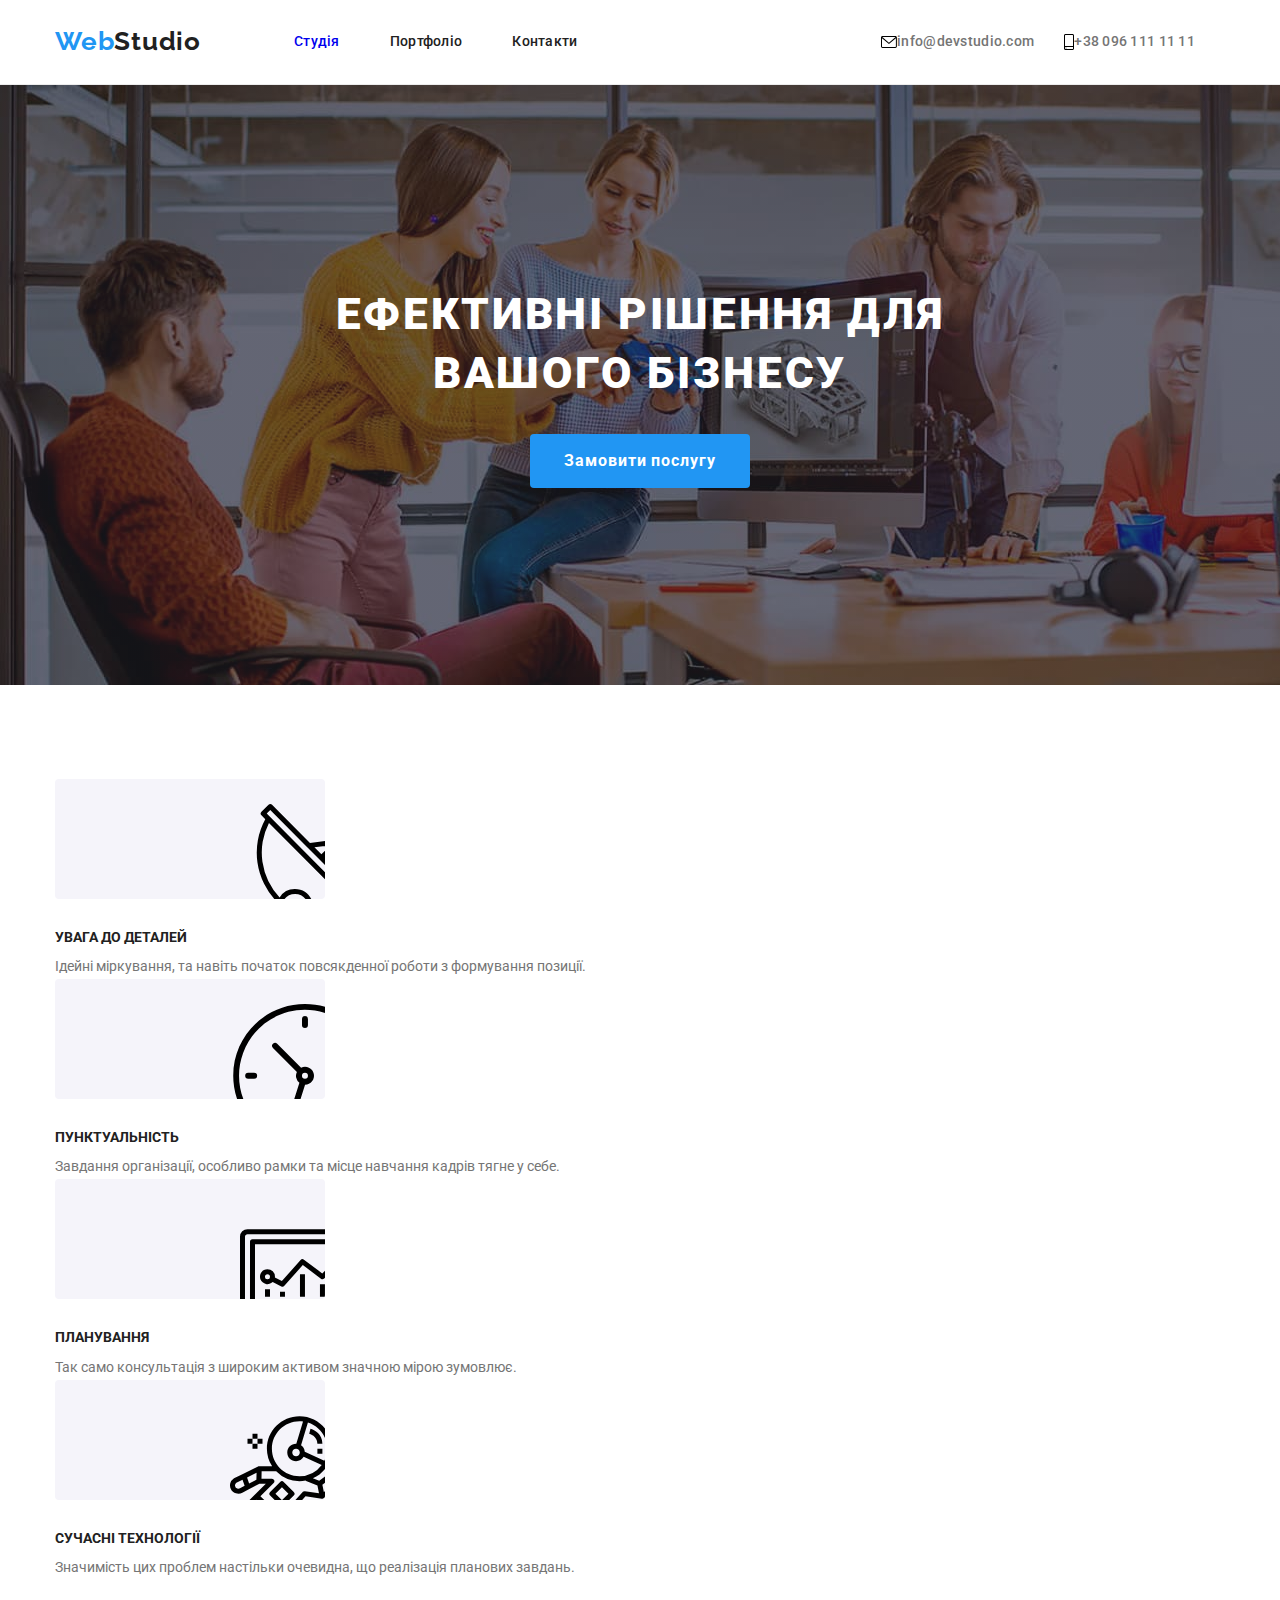
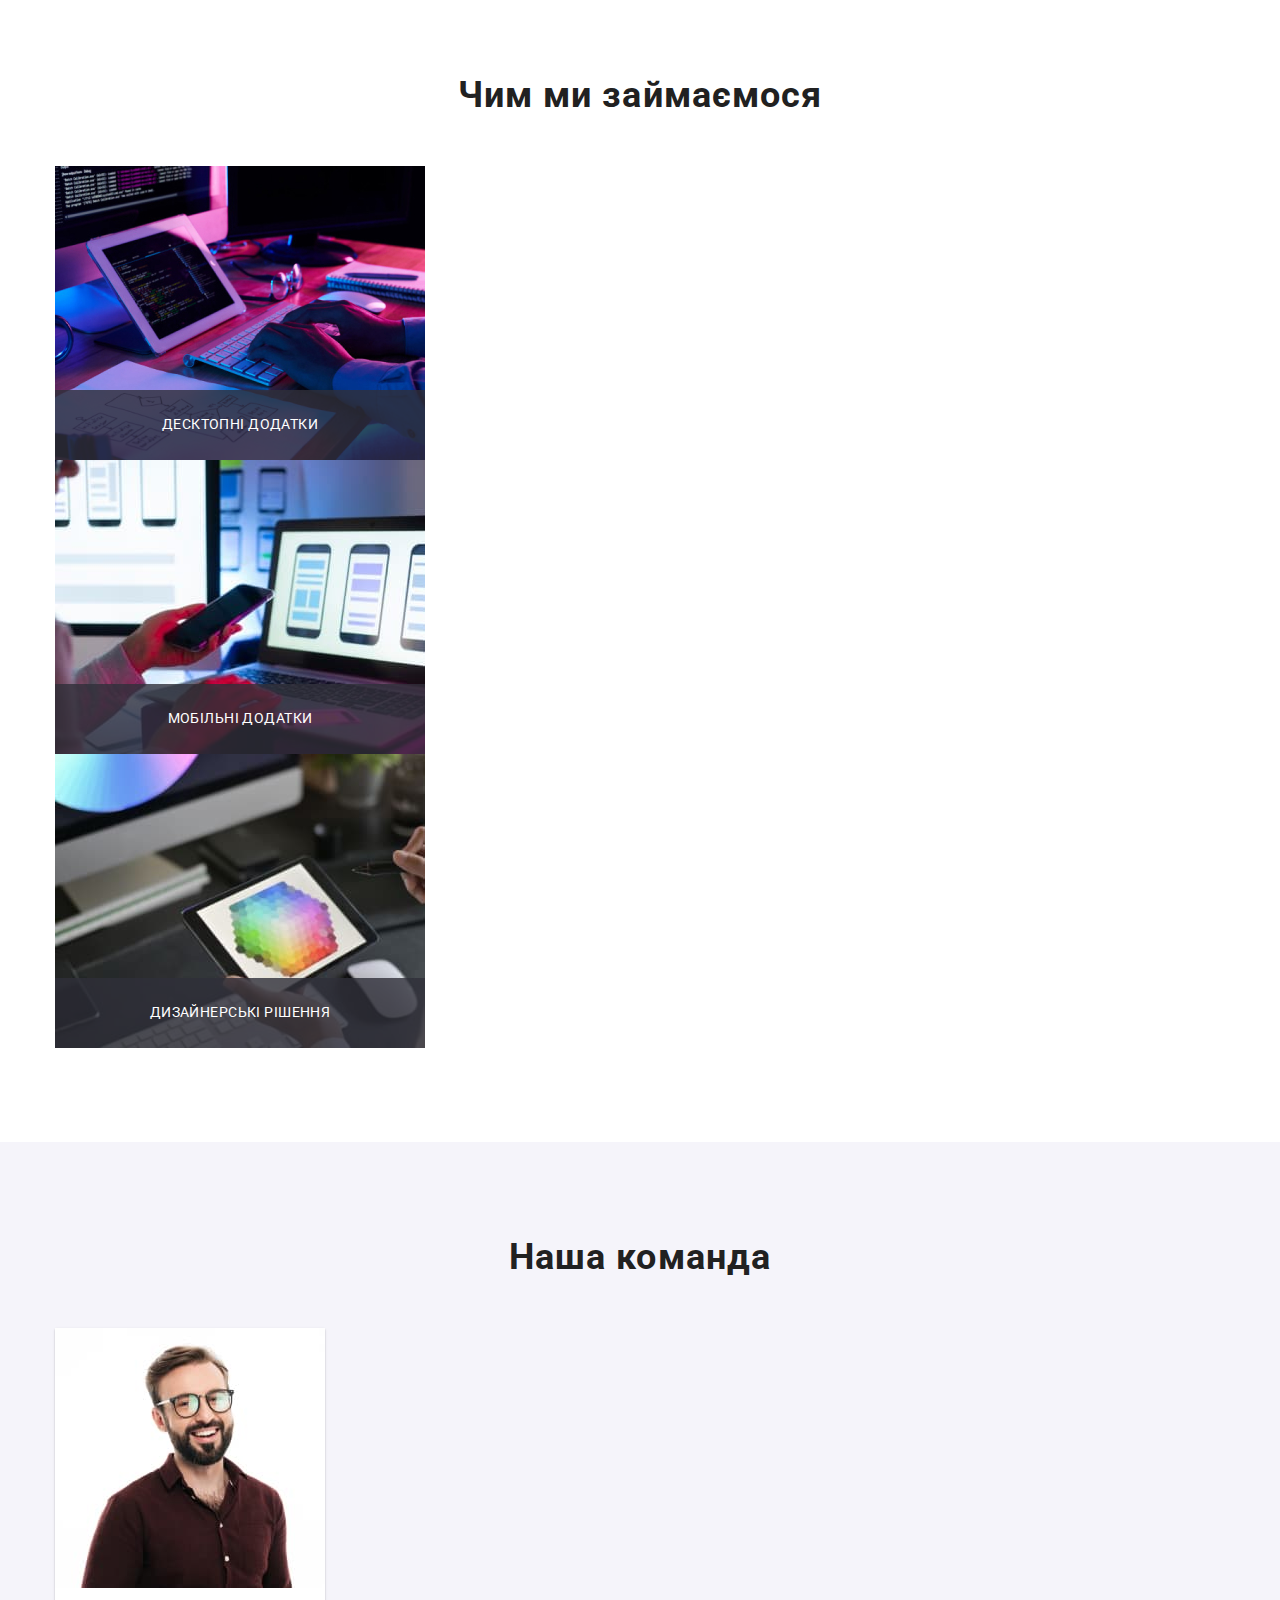
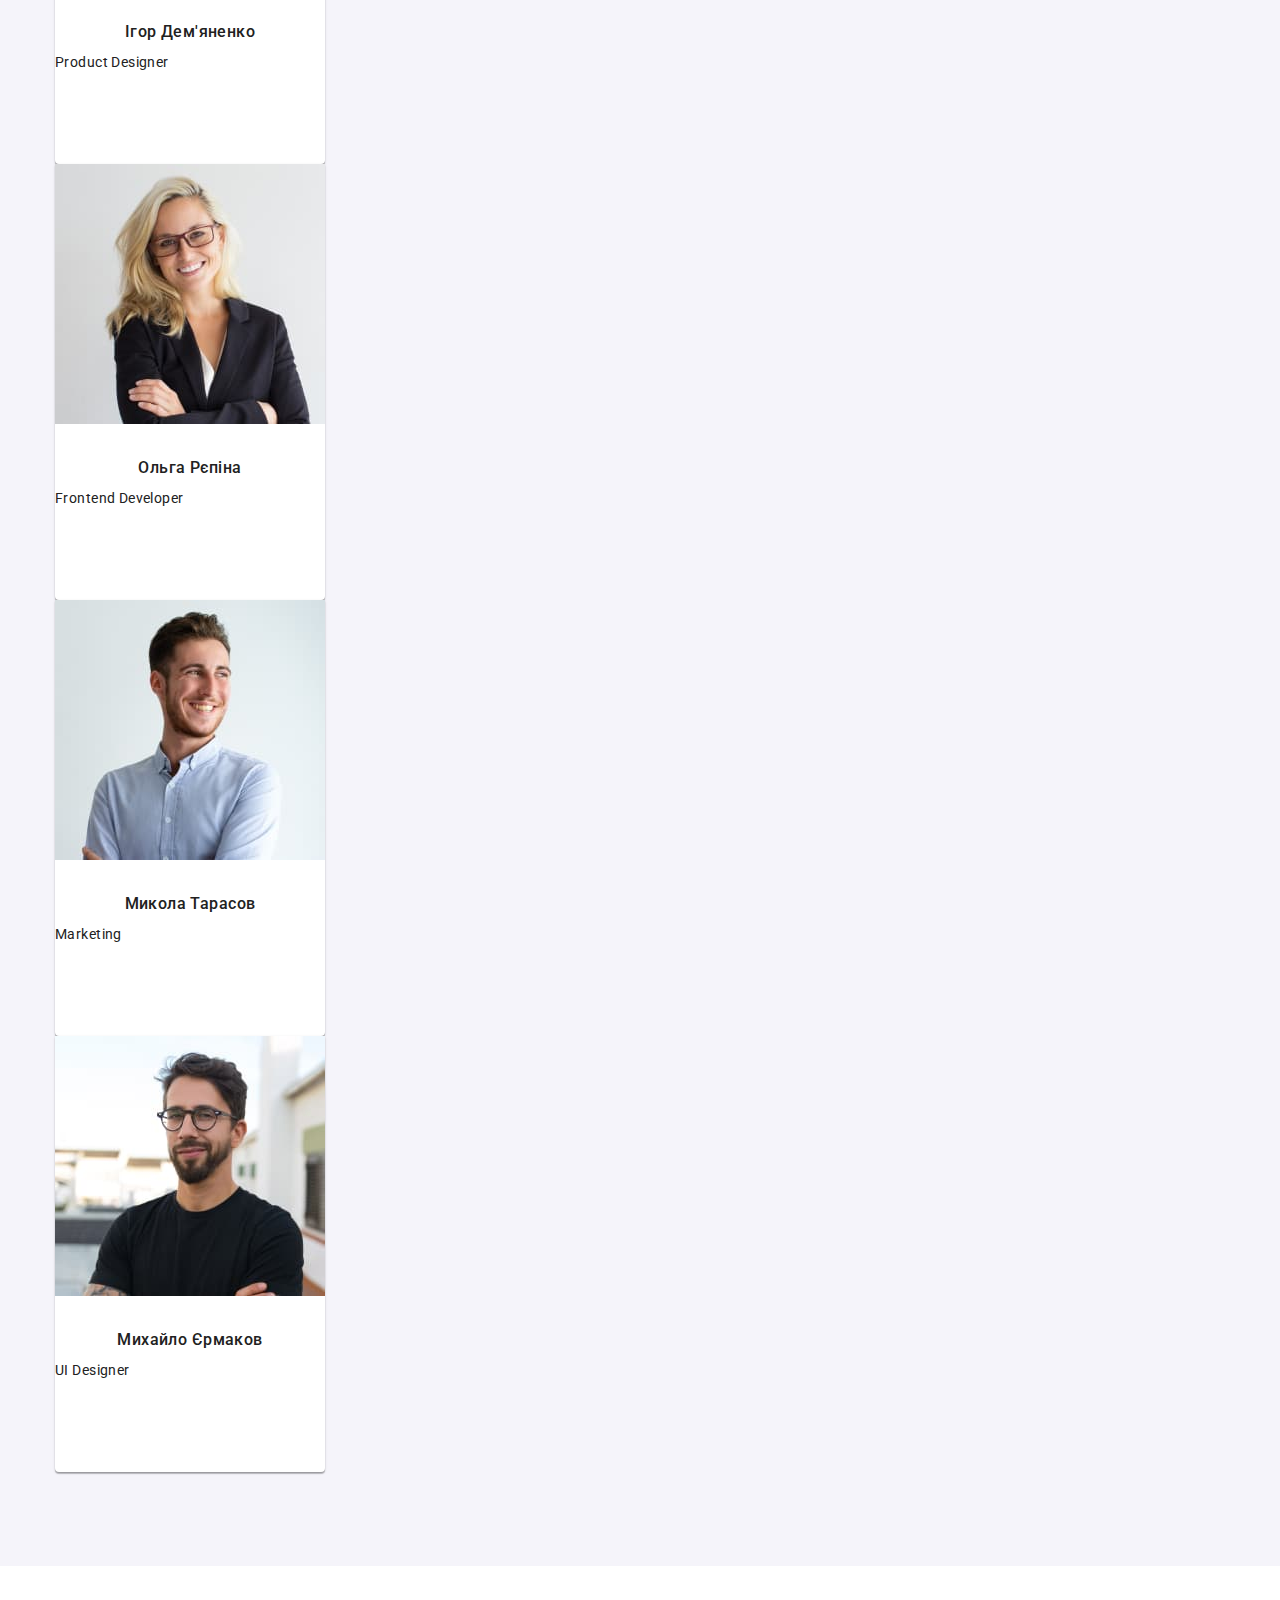
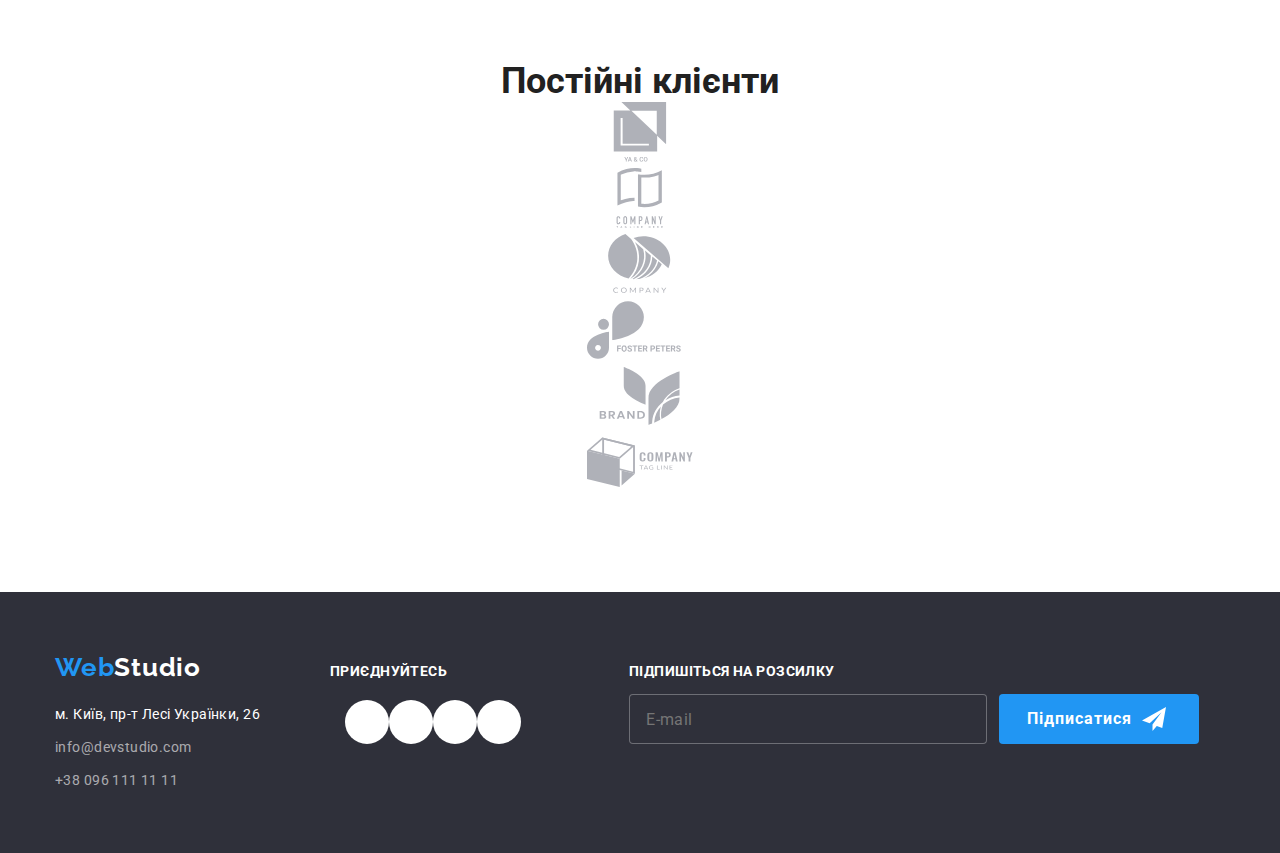
==== commit f5011380: "Тест" ====
--- a/index.html
+++ b/index.html
@@ -36,7 +36,7 @@
             <li class="site-nav-list__item">
               <a href="./portfolio.html" class="site-nav-list__link">Портфоліо</a>
             </li>
-            <li class="item"><a href="#" class="site-nav-list__link">Контакти</a></li>
+            <li class="site-nav-list__item"><a href="#" class="site-nav-list__link">Контакти</a></li>
           </ul>
         </nav>
         <ul class="site-connect-list list">
--- a/css/main.min.css
+++ b/css/main.min.css
@@ -1 +1 @@
-:root{--primary-text-color: #212121;--secondary-text-color: #757575;--accent-color: #2196f3;--white-color: #ffffff;--body-background-color: #f5f5f5;--secondary-background-color: #f5f4fa;--primary-background-color: #2f303a;--background-color-active: #188ce8;--current-color: #afb1b8;--socialnet-background-color: rgba(255, 255, 255, 0.1);--transition-timing-function: cubic-bezier(0.4, 0, 0.2, 1)}/*! modern-normalize v1.1.0 | MIT License | https://github.com/sindresorhus/modern-normalize */*,::after,::before{box-sizing:border-box}html{-moz-tab-size:4;-o-tab-size:4;tab-size:4}html{line-height:1.15;-webkit-text-size-adjust:100%}body{margin:0}body{font-family:system-ui,-apple-system,"Segoe UI",Roboto,Helvetica,Arial,sans-serif,"Apple Color Emoji","Segoe UI Emoji"}hr{height:0;color:inherit}abbr[title]{-webkit-text-decoration:underline dotted;text-decoration:underline dotted}b,strong{font-weight:bolder}code,kbd,pre,samp{font-family:ui-monospace,SFMono-Regular,Consolas,"Liberation Mono",Menlo,monospace;font-size:1em}small{font-size:80%}sub,sup{font-size:75%;line-height:0;position:relative;vertical-align:baseline}sub{bottom:-0.25em}sup{top:-0.5em}table{text-indent:0;border-color:inherit}button,input,optgroup,select,textarea{font-family:inherit;font-size:100%;line-height:1.15;margin:0}button,select{text-transform:none}[type=button],[type=reset],[type=submit],button{-webkit-appearance:button}::-moz-focus-inner{border-style:none;padding:0}:-moz-focusring{outline:1px dotted ButtonText}:-moz-ui-invalid{box-shadow:none}legend{padding:0}progress{vertical-align:baseline}::-webkit-inner-spin-button,::-webkit-outer-spin-button{height:auto}[type=search]{-webkit-appearance:textfield;outline-offset:-2px}::-webkit-search-decoration{-webkit-appearance:none}::-webkit-file-upload-button{-webkit-appearance:button;font:inherit}summary{display:list-item}html{box-sizing:border-box}*,*::before,*::after{box-sizing:inherit}.body{font-family:"roboto",sans-serif;background-color:var(--white-color)}.reset p,h1,h2,h3,h4,h5,h6{margin:0}ul,ol{margin:0;padding-left:0}button{cursor:pointer}address{font-style:normal}.img{display:block;max-width:100%;height:auto}.container{padding:0 15px;margin-left:auto;margin-right:auto;width:1200px}.header{border-bottom:1px solid #ececec}.header .header-container{display:flex}.header .header-link{line-height:1.14}.list{list-style:none}.link{text-decoration:none}.logo{font-family:"raleway",sans-serif;font-weight:700;font-size:26px;line-height:1.19;letter-spacing:.03em;color:var(--accent-color)}.accent{color:var(--primary-text-color)}.main-nav{display:flex;align-items:center}.site-nav-list{display:flex;font-weight:500;font-size:14px;line-height:1.4;letter-spacing:.02em;color:var(--primary-text-color)}.site-nav-list .list{position:relative;margin-left:93px;padding-left:0}.site-nav-list__item{margin-right:50px}.site-nav-list__item:last-child{margin-right:0}.site-nav-list__link{position:relative;display:block;padding-top:32px;padding-bottom:32px;color:var(--primary-text-color);transition:color 250ms var(--transition-timing-function)}.site-nav-list__link:hover,.site-nav-list__link:focus{color:var(--accent-color)}.link .current::after{content:"";position:absolute;bottom:-1px;display:block;width:100%;height:4px;border-radius:2px;background:var(--accent-color)}.site-nav-list__link.current{color:var(--accent-color)}.site-connect-list .list{display:flex;align-items:center;margin-left:auto}.site-connect-list .list__item{margin-right:50px}.site-connect-list .list__item:last-child{margin-right:0px}.site-connect-list .list__link{display:flex;align-items:center;font-weight:500;font-size:14px;line-height:1.4;letter-spacing:.02em;color:var(--secondary-text-color);transition:color 250ms var(--transition-timing-function)}.site-connect-list .list__link:hover,.site-connect-list .list__link:focus{color:var(--accent-color)}.item .mailto-icon,.item .tell-icon{vertical-align:middle;margin-right:10px;fill:currentColor;transition:fill 250ms var(--transition-timing-function)}.mailto-icon:hover,.mailto-icon:focus{fill:var(--accent-color)}.tell-icon:hover,.tell-icon:focus{fill:var(--accent-color)}.hero{max-width:1600px;height:600px;margin-left:auto;margin-right:auto;text-align:center;padding-top:200px;padding-bottom:200px;background-image:linear-gradient(to right, rgba(47, 48, 58, 0.4), rgba(47, 48, 58, 0.4)),url(../images/hero/img-001.jpg);background-color:var(--primary-background-color)}.hero-title{max-width:696px;font-weight:900;font-size:44px;margin:0 auto 30px;line-height:1.36;letter-spacing:.06em;text-transform:uppercase;color:var(--white-color)}.button{margin-top:0;border-color:rgba(0,0,0,0);border-radius:4px;padding:10px 32px;font-family:"roboto",sans-serif;font-weight:700;font-size:16px;line-height:1.88;letter-spacing:.06em;color:var(--white-color);background-color:var(--accent-color);cursor:pointer}.button--primary{color:var(--white-color);background-color:var(--accent-color);transition:background-color 250ms var(--transition-timing-function),color 250ms var(--transition-timing-function)}.button--secondary{color:var(--primary-text-color);background-color:var(--secondary-background-color);transition:background-color 250ms var(--transition-timing-function),color 250ms var(--transition-timing-function)}.button:hover,.button:focus{background-color:var(--background-color-active)}.section__primary-title{text-align:center;margin-top:0;margin-bottom:50px;font-weight:700;font-size:36px;line-height:1.17;letter-spacing:.03em;color:var(--primary-text-color)}.section__secondary-title{text-align:start;margin-top:0;margin-bottom:10px;font-weight:700;font-size:14px;line-height:1.17;text-transform:uppercase;color:var(--primary-text-color)}.visually-hidden{position:absolute;white-space:nowrap;width:1px;height:1px;overflow:hidden;border:0;padding:0;clip:rect(0 0 0 0);-webkit-clip-path:inset(50%);clip-path:inset(50%);margin:-1px}.section-features{padding-top:94px;padding-bottom:94px}.section-features-list .list{display:flex;gap:30px}.section-features-list__item{display:block;min-width:270px}.section-features__txt{text-align:start;margin-top:0;margin-bottom:0;font-weight:400;font-size:14px;line-height:1.71;color:var(--secondary-text-color)}.features-item{width:270px;height:120px;margin-bottom:30px;padding:25px 100px;border-radius:4px;background:var(--secondary-background-color)}.features-item-icon{width:70px;height:70px}.section-description{padding-bottom:94px}.section-description-list__item .list{display:flex;gap:30px}.item-thumb{position:relative}.item-thumb__wrap{position:absolute;bottom:0;width:370px;height:70px;font-size:14px;line-height:1.14;text-align:center;letter-spacing:.03em;text-transform:uppercase;color:var(--white-color);background-color:rgba(47,48,58,.8)}.item-thumb__text{position:absolute;margin:0 auto;top:50%;left:50%;transform:translate(-50%, -50%)}.section-team{padding-top:94px;padding-bottom:94px;font-size:14px;line-height:1.14;letter-spacing:.03em;color:var(--primary-text-color);background-color:var(--secondary-background-color)}.section-list .list{display:flex}.section-list__item{gap:30px;width:270px;box-shadow:0px 1px 3px rgba(0,0,0,.12),0px 1px 1px rgba(0,0,0,.14),0px 2px 1px rgba(0,0,0,.2);border-radius:0px 0px 4px 4px;background-color:var(--white-color)}.section-list__member{text-align:center;margin-top:30px;margin-bottom:10px;font-weight:500;font-size:16px;line-height:1.19;color:var(--primary-text-color)}.section-list__member__role{text-align:center;margin-top:0;margin-bottom:30px;font-size:16px;line-height:1.19;color:var(--secondary-text-color)}.socialnet-list{display:flex}.socialnet-list .list{display:flex;margin-bottom:35px;gap:10px;justify-content:center;background-color:var(--white-color)}.socialnet-list__item{display:flex;width:44px;height:44px;border-radius:50%;background-color:var(--white-color);justify-content:center;align-items:center}.socialnet-list__item__link .link{width:100%;height:100%;display:flex;align-items:center;justify-content:center;border-radius:50%;transition:background-color 250ms var(--transition-timing-function)}.socialnet-list__item__link:hover,.socialnet-list__item__link:focus{background-color:var(--accent-color)}.socialnet-list__item__link:hover .team-icon,.socialnet-list__item__link:focus .team-icon{background-color:var(--accent-color);fill:var(--white-color)}.team-icon{width:20px;height:20px;fill:var(--current-color);transition:fill,background-color 250ms var(--transition-timing-function)}.clients{display:block}.section-clients{padding-top:94px;padding-bottom:94px;font-size:24px;line-height:1.17;text-align:center;color:var(--primary-text-color)}.logo-list .list{display:flex;margin-top:50px}.logo-list .list__item{width:170px;height:92px;margin-right:30px}.logo-list .list__link{width:100%;height:100%;display:flex;align-items:center;justify-content:center;border-radius:4px;border:1px solid var(--current-color);background-color:var(--white-color);transition:border 250ms var(--transition-timing-function)}.logo-list .list__link:hover,.logo-list .list__link:focus{border:1px solid var(--accent-color)}.logo-list .list__link:hover .logo-list .list-icon,.logo-list .list__link:focus .logo-list .list-icon{fill:var(--accent-color)}.logo-list .list__item:last-child{margin-right:0}.clients-icon{width:106px;height:60px;fill:var(--current-color);transition:fill 250ms var(--transition-timing-function)}.footer{display:flex;padding-top:60px;padding-bottom:60px;background-color:var(--primary-background-color)}.footer-wrap{display:flex;align-items:baseline}.footer-list.list{display:flex;flex-direction:column;gap:9px}.footer-list .link{margin-bottom:9px;font-style:normal;font-weight:400;font-size:14px;line-height:1.71;letter-spacing:.03em;color:rgba(255,255,255,.6);transition:color 250ms var(--transition-timing-function)}.footer-list .map-link{color:var(--white-color)}.footer-list .link:hover,.footer-list .link:focus{color:var(--accent-color)}.footer-link{display:block;margin-left:70px;text-align:start;width:206px;height:80px}.footer-title{margin-top:0;font-weight:700;font-size:14px;line-height:1.14;letter-spacing:.03em;text-transform:uppercase;color:var(--white-color)}.address{margin-top:20px}.footer-socialnet{display:flex;width:206px;height:44px;justify-content:space-evenly;margin-left:0;margin-right:0;margin-top:20px}.socialnet-list .list{display:flex;gap:10px;justify-items:center}.socialnet-list .list__item{width:44px;height:44px;border-radius:50%;background-color:var(--socialnet-background-color)}.socialnet-list .list__link{width:100%;height:100%;display:flex;align-items:center;justify-content:center;border-radius:50%;transition:background-color 250ms var(--transition-timing-function)}.socialnet-list .list__link:hover,.socialnet-list .list__link:focus{background-color:var(--accent-color)}.socialnet-list .list__link:hover .footer-team-icon,.socialnet-list .list__link:focus .footer-team-icon{background-color:var(--accent-color);fill:var(--white-color)}.team-icon{width:20px;height:20px;fill:var(--white-color);transition:fill,background-color 250ms var(--transition-timing-function)}.footer .accent{color:var(--white-color)}.backdrop{position:fixed;top:0;left:0;width:100%;height:100%;background-color:rgba(0,0,0,.2);opacity:1;transition:opacity 250ms var(--transition-timing-function),visibility 250ms var(--transition-timing-function)}.backdrop.is-hidden{opacity:0;visibility:hidden;pointer-events:none}.backdrop.is-hidden__modal{transform:translate(-50%, -50%) scale(1.3) rotate(360deg)}.modal{position:absolute;text-align:center;padding:40px;top:50%;left:50%;transform:translate(-50%, -50%) scale(1) rotate(0);width:528px;height:581px;border-radius:4px;background-color:#fff;transition:transform 250ms var(--transition-timing-function);font-weight:700;font-size:20px;line-height:1.15;letter-spacing:.03em;color:#212121}.modal-title{margin:0 0 12px}.close-button{position:absolute;top:0;right:0;border:1px solid rgba(0,0,0,.1);border-radius:50%;width:30px;height:30px;margin-top:8px;margin-right:8px;background-color:var(--white-color);transition:fill 250ms var(--transition-timing-function)}.close-button-icon{position:absolute;transform:translate(-50%, -50%)}.close-button-button:hover,.close-button-button:focus{fill:var(--accent-color)}.form{display:block;width:570px;height:86px;margin-left:93px;font-size:14px;line-height:1.14;letter-spacing:.03em;text-transform:uppercase;color:var(--white-color)}.input-mail{width:358px;height:50px;margin-right:12px;border:1px solid rgba(255,255,255,.3);border-radius:4px;font-weight:400;font-size:16px;line-height:1.3;padding-left:16px;letter-spacing:.03em;color:rgba(255,255,255,.6);background-color:var(--primary-background-color)}.button-submit{display:flex;align-items:center;text-align:center;width:200px;height:50px;padding-left:28px;border-radius:4px;border:none;font-weight:700;font-size:16px;line-height:1.18;letter-spacing:.06em;color:var(--white-color);background-color:var(--accent-color)}.button-submit::after{content:"";width:24px;height:24px;display:inline-block;margin-left:10px;background-image:url(../images/icon-send.svg);background-size:contain;fill:var(--white-color)}.form-field{display:flex}.form-field__input::-moz-placeholder{display:block}.form-field__input:-ms-input-placeholder{display:block}.form-field__input::placeholder{display:block}.feedback{display:block;width:448px;height:342px;align-items:center;font-weight:400;font-size:12px;line-height:1.17;letter-spacing:.01em;color:var(--secondary-text-color)}.feedback-field{position:relative;display:flex;margin-bottom:10px;flex-direction:column;text-align:start}.feedback-input{height:40px;padding-left:40px;border:1px solid rgba(33,33,33,.2);border-radius:4px;cursor:pointer;margin-top:4px;transition:border 250ms var(--transition-timing-function)}.feedback-input:focus-within{border:1px solid var(--accent-color);outline:none}.feedback-input:focus-within+.feedback-icon{fill:var(--accent-color)}.feedback-icon{position:absolute;width:18px;height:18px;top:50%;margin-left:12px;transition:fill 250ms var(--transition-timing-function)}.feedback-button-submit{margin-top:30px;height:50px;padding:10px 52px;border-radius:4px;border:none;font-weight:700;font-size:16px;line-height:1.18;letter-spacing:.06em;color:var(--white-color);background-color:var(--accent-color)}.comment-input{padding:12px 16px;height:120px;margin-bottom:20px;margin-top:4px;resize:none;border:1px solid rgba(33,33,33,.2);border-radius:4px;color:rgba(117,117,117,.5)}.comment-input:focus-within{border:1px solid var(--accent-color);outline:none}.agreement-field{position:relative;margin-top:20px;font-weight:400;font-size:14px;line-height:1.7;letter-spacing:.03em;color:var(--secondary-text-color)}.agreement-field-term{-webkit-text-decoration-line:underline;text-decoration-line:underline;margin-left:3px;color:var(--accent-color)}.agreement-field-icon{border:1px solid #212121;border-radius:2px;transition:250ms var(--transition-timing-function)}.checkbox-icon{position:absolute;top:12%;left:2%;width:16px;height:15px}.checkbox:checked+.agreement-icon{background-color:var(--accent-color);border:none}.button-filter{display:inline-block;min-width:130px;padding:6px 22px;margin-left:auto;margin-right:auto;font-family:"roboto",sans-serif;font-weight:700;font-size:16px;line-height:1.88;letter-spacing:.06em;cursor:pointer;border-radius:4px;border:none;color:var(--primary-text-color);background-color:var(--secondary-background-color);transition-property:color,background-color,box-shadow;transition-duration:250ms;transition-timing-function:cubic-bezier(0.4, 0, 0.2, 1)}.button-filter:hover,.button-filter:focus{color:var(--white-color);background-color:var(--accent-color);box-shadow:0px 3px 1px rgba(0,0,0,.1),0px 1px 2px rgba(0,0,0,.08),0px 2px 2px rgba(0,0,0,.12)}.button-list .list{margin-top:0}.button-list .list{display:flex;justify-content:center;margin-bottom:50px}.button-list .list .item{margin-right:8px}.button-list .list .item:last-child{margin-right:0}.section{padding-top:94px;padding-bottom:94px;margin-top:0;margin-bottom:0}.section-list .list{display:flex;flex-wrap:wrap;gap:30px;margin-bottom:0}.section-title{margin-bottom:4px;font-weight:700;font-size:18px;line-height:2;letter-spacing:.06em;color:var(--primary-text-color)}.section-list .section-txt{margin:0;font-weight:400;font-size:16px;line-height:1.88;letter-spacing:.03em;color:var(--secondary-text-color)}.thumb{position:relative;overflow:hidden}.overlay-text{position:absolute;bottom:0;margin:0 auto;padding:63px 24px;font-size:18px;line-height:1.6;letter-spacing:.03em;color:var(--white-color);background-color:rgba(33,150,243,.9);transform:translateY(100%);transition:transform 250ms var(--transition-timing-function)}.flex-element{width:calc((100% - 60px)/3);transition:box-shadow 250ms var(--transition-timing-function)}.flex-element:hover .overlay-text{transform:translateY(0)}.flex-element:hover,.flex-element:focus{box-shadow:0px 1px 1px rgba(0,0,0,.12),0px 4px 4px rgba(0,0,0,.06),1px 4px 6px rgba(0,0,0,.16)}.flex-element:nth-last-child(-n+3){margin-bottom:0}.flex-element:nth-child(3n){margin-right:0}.description{width:370px;padding:20px 24px;border:1px solid #eee;border-top:none}/*# sourceMappingURL=main.min.css.map */+:root{--primary-text-color: #212121;--secondary-text-color: #757575;--accent-color: #2196f3;--white-color: #ffffff;--body-background-color: #f5f5f5;--secondary-background-color: #f5f4fa;--primary-background-color: #2f303a;--background-color-active: #188ce8;--current-color: #afb1b8;--socialnet-background-color: rgba(255, 255, 255, 0.1);--transition-timing-function: cubic-bezier(0.4, 0, 0.2, 1)}/*! modern-normalize v1.1.0 | MIT License | https://github.com/sindresorhus/modern-normalize */*,::after,::before{box-sizing:border-box}html{-moz-tab-size:4;-o-tab-size:4;tab-size:4}html{line-height:1.15;-webkit-text-size-adjust:100%}body{margin:0}body{font-family:system-ui,-apple-system,"Segoe UI",Roboto,Helvetica,Arial,sans-serif,"Apple Color Emoji","Segoe UI Emoji"}hr{height:0;color:inherit}abbr[title]{-webkit-text-decoration:underline dotted;text-decoration:underline dotted}b,strong{font-weight:bolder}code,kbd,pre,samp{font-family:ui-monospace,SFMono-Regular,Consolas,"Liberation Mono",Menlo,monospace;font-size:1em}small{font-size:80%}sub,sup{font-size:75%;line-height:0;position:relative;vertical-align:baseline}sub{bottom:-0.25em}sup{top:-0.5em}table{text-indent:0;border-color:inherit}button,input,optgroup,select,textarea{font-family:inherit;font-size:100%;line-height:1.15;margin:0}button,select{text-transform:none}[type=button],[type=reset],[type=submit],button{-webkit-appearance:button}::-moz-focus-inner{border-style:none;padding:0}:-moz-focusring{outline:1px dotted ButtonText}:-moz-ui-invalid{box-shadow:none}legend{padding:0}progress{vertical-align:baseline}::-webkit-inner-spin-button,::-webkit-outer-spin-button{height:auto}[type=search]{-webkit-appearance:textfield;outline-offset:-2px}::-webkit-search-decoration{-webkit-appearance:none}::-webkit-file-upload-button{-webkit-appearance:button;font:inherit}summary{display:list-item}html{box-sizing:border-box}*,*::before,*::after{box-sizing:inherit}.body{font-family:"roboto",sans-serif;background-color:var(--white-color)}.reset p,h1,h2,h3,h4,h5,h6{margin:0}ul,ol{margin:0;padding-left:0}button{cursor:pointer}address{font-style:normal}.img{display:block;max-width:100%;height:auto}.container{padding:0 15px;margin-left:auto;margin-right:auto;width:1200px}.header{border-bottom:1px solid #ececec}.header .header-container{display:flex;justify-content:space-between}.header .header-link{line-height:1.14}.list{list-style:none}.link{text-decoration:none}.logo{font-family:"raleway",sans-serif;font-weight:700;font-size:26px;line-height:1.19;letter-spacing:.03em;color:var(--accent-color)}.accent{color:var(--primary-text-color)}.main-nav{display:flex;align-items:center}.site-nav-list{display:flex;align-items:center;font-weight:500;font-size:14px;line-height:1.4;letter-spacing:.02em;color:var(--primary-text-color)}.site-nav-list.list{position:relative;margin-left:93px;padding-left:0}.site-nav-list__item{margin-right:50px}.site-nav-list__item:last-child{margin-right:0}.site-nav-list__link{position:relative;display:flex;padding-top:32px;padding-bottom:32px;text-decoration:none;color:var(--primary-text-color);transition:color 250ms var(--transition-timing-function)}.site-nav-list__link:hover,.site-nav-list__link:focus{color:var(--accent-color)}.link .current::after{content:"";position:absolute;bottom:-1px;display:block;width:100%;height:4px;border-radius:2px;background:var(--accent-color)}.site-nav-list__link.current{color:var(--accent-color)}.site-connect-list.list{display:flex;align-items:center;margin-left:auto}.site-connect-list__item{margin-right:30px}.site-connect-list__item__item:last-child{margin-right:0px}.site-connect-list__link.link{display:flex;align-items:center;font-weight:500;font-size:14px;line-height:1.4;letter-spacing:.02em;color:var(--secondary-text-color);transition:color 250ms var(--transition-timing-function)}.site-connect-list__link:hover,.site-connect-list__link:focus{color:var(--accent-color)}.item .mailto-icon,.item .tell-icon{vertical-align:middle;margin-right:10px;fill:currentColor;transition:fill 250ms var(--transition-timing-function)}.mailto-icon:hover,.mailto-icon:focus{fill:var(--accent-color)}.tell-icon:hover,.tell-icon:focus{fill:var(--accent-color)}.hero{max-width:1600px;height:600px;margin-left:auto;margin-right:auto;text-align:center;padding-top:200px;padding-bottom:200px;background-image:linear-gradient(to right, rgba(47, 48, 58, 0.4), rgba(47, 48, 58, 0.4)),url(../images/hero/img-001.jpg);background-color:var(--primary-background-color)}.hero-title{max-width:696px;font-weight:900;font-size:44px;margin:0 auto 30px;line-height:1.36;letter-spacing:.06em;text-transform:uppercase;color:var(--white-color)}.button{margin-top:0;border-color:rgba(0,0,0,0);border-radius:4px;padding:10px 32px;font-family:"roboto",sans-serif;font-weight:700;font-size:16px;line-height:1.88;letter-spacing:.06em;color:var(--white-color);background-color:var(--accent-color);cursor:pointer}.button--primary{color:var(--white-color);background-color:var(--accent-color);transition:background-color 250ms var(--transition-timing-function),color 250ms var(--transition-timing-function)}.button--secondary{color:var(--primary-text-color);background-color:var(--secondary-background-color);transition:background-color 250ms var(--transition-timing-function),color 250ms var(--transition-timing-function)}.button:hover,.button:focus{background-color:var(--background-color-active)}.section__primary-title{text-align:center;margin-top:0;margin-bottom:50px;font-weight:700;font-size:36px;line-height:1.17;letter-spacing:.03em;color:var(--primary-text-color)}.section__secondary-title{text-align:start;margin-top:0;margin-bottom:10px;font-weight:700;font-size:14px;line-height:1.17;text-transform:uppercase;color:var(--primary-text-color)}.visually-hidden{position:absolute;white-space:nowrap;width:1px;height:1px;overflow:hidden;border:0;padding:0;clip:rect(0 0 0 0);-webkit-clip-path:inset(50%);clip-path:inset(50%);margin:-1px}.section-features{padding-top:94px;padding-bottom:94px}.section-features-list .list{display:flex;gap:30px}.section-features-list__item{display:block;min-width:270px}.section-features__txt{text-align:start;margin-top:0;margin-bottom:0;font-weight:400;font-size:14px;line-height:1.71;color:var(--secondary-text-color)}.features-item{width:270px;height:120px;margin-bottom:30px;padding:25px 100px;border-radius:4px;background:var(--secondary-background-color)}.features-item-icon{width:70px;height:70px}.section-description{padding-bottom:94px}.section-description-list__item .list{display:flex;gap:30px}.item-thumb{position:relative}.item-thumb__wrap{position:absolute;bottom:0;width:370px;height:70px;font-size:14px;line-height:1.14;text-align:center;letter-spacing:.03em;text-transform:uppercase;color:var(--white-color);background-color:rgba(47,48,58,.8)}.item-thumb__text{position:absolute;margin:0 auto;top:50%;left:50%;transform:translate(-50%, -50%)}.section-team{padding-top:94px;padding-bottom:94px;font-size:14px;line-height:1.14;letter-spacing:.03em;color:var(--primary-text-color);background-color:var(--secondary-background-color)}.section-list .list{display:flex}.section-list__item{gap:30px;width:270px;box-shadow:0px 1px 3px rgba(0,0,0,.12),0px 1px 1px rgba(0,0,0,.14),0px 2px 1px rgba(0,0,0,.2);border-radius:0px 0px 4px 4px;background-color:var(--white-color)}.section-list__member{text-align:center;margin-top:30px;margin-bottom:10px;font-weight:500;font-size:16px;line-height:1.19;color:var(--primary-text-color)}.section-list__member__role{text-align:center;margin-top:0;margin-bottom:30px;font-size:16px;line-height:1.19;color:var(--secondary-text-color)}.socialnet-list{display:flex}.socialnet-list .list{display:flex;margin-bottom:35px;gap:10px;justify-content:center;background-color:var(--white-color)}.socialnet-list__item{display:flex;width:44px;height:44px;border-radius:50%;background-color:var(--white-color);justify-content:center;align-items:center}.socialnet-list__item__link .link{width:100%;height:100%;display:flex;align-items:center;justify-content:center;border-radius:50%;transition:background-color 250ms var(--transition-timing-function)}.socialnet-list__item__link:hover,.socialnet-list__item__link:focus{background-color:var(--accent-color)}.socialnet-list__item__link:hover .team-icon,.socialnet-list__item__link:focus .team-icon{background-color:var(--accent-color);fill:var(--white-color)}.team-icon{width:20px;height:20px;fill:var(--current-color);transition:fill,background-color 250ms var(--transition-timing-function)}.clients{display:block}.section-clients{padding-top:94px;padding-bottom:94px;font-size:24px;line-height:1.17;text-align:center;color:var(--primary-text-color)}.logo-list .list{display:flex;margin-top:50px}.logo-list .list__item{width:170px;height:92px;margin-right:30px}.logo-list .list__link{width:100%;height:100%;display:flex;align-items:center;justify-content:center;border-radius:4px;border:1px solid var(--current-color);background-color:var(--white-color);transition:border 250ms var(--transition-timing-function)}.logo-list .list__link:hover,.logo-list .list__link:focus{border:1px solid var(--accent-color)}.logo-list .list__link:hover .logo-list .list-icon,.logo-list .list__link:focus .logo-list .list-icon{fill:var(--accent-color)}.logo-list .list__item:last-child{margin-right:0}.clients-icon{width:106px;height:60px;fill:var(--current-color);transition:fill 250ms var(--transition-timing-function)}.footer{display:flex;padding-top:60px;padding-bottom:60px;background-color:var(--primary-background-color)}.footer-wrap{display:flex;align-items:baseline}.footer-list.list{display:flex;flex-direction:column;gap:9px}.footer-list .link{margin-bottom:9px;font-style:normal;font-weight:400;font-size:14px;line-height:1.71;letter-spacing:.03em;color:rgba(255,255,255,.6);transition:color 250ms var(--transition-timing-function)}.footer-list .map-link{color:var(--white-color)}.footer-list .link:hover,.footer-list .link:focus{color:var(--accent-color)}.footer-link{display:block;margin-left:70px;text-align:start;width:206px;height:80px}.footer-title{margin-top:0;font-weight:700;font-size:14px;line-height:1.14;letter-spacing:.03em;text-transform:uppercase;color:var(--white-color)}.address{margin-top:20px}.footer-socialnet{display:flex;width:206px;height:44px;justify-content:space-evenly;margin-left:0;margin-right:0;margin-top:20px}.socialnet-list .list{display:flex;gap:10px;justify-items:center}.socialnet-list .list__item{width:44px;height:44px;border-radius:50%;background-color:var(--socialnet-background-color)}.socialnet-list .list__link{width:100%;height:100%;display:flex;align-items:center;justify-content:center;border-radius:50%;transition:background-color 250ms var(--transition-timing-function)}.socialnet-list .list__link:hover,.socialnet-list .list__link:focus{background-color:var(--accent-color)}.socialnet-list .list__link:hover .footer-team-icon,.socialnet-list .list__link:focus .footer-team-icon{background-color:var(--accent-color);fill:var(--white-color)}.team-icon{width:20px;height:20px;fill:var(--white-color);transition:fill,background-color 250ms var(--transition-timing-function)}.footer .accent{color:var(--white-color)}.backdrop{position:fixed;top:0;left:0;width:100%;height:100%;background-color:rgba(0,0,0,.2);opacity:1;transition:opacity 250ms var(--transition-timing-function),visibility 250ms var(--transition-timing-function)}.backdrop.is-hidden{opacity:0;visibility:hidden;pointer-events:none}.backdrop.is-hidden__modal{transform:translate(-50%, -50%) scale(1.3) rotate(360deg)}.modal{position:absolute;text-align:center;padding:40px;top:50%;left:50%;transform:translate(-50%, -50%) scale(1) rotate(0);width:528px;height:581px;border-radius:4px;background-color:#fff;transition:transform 250ms var(--transition-timing-function);font-weight:700;font-size:20px;line-height:1.15;letter-spacing:.03em;color:#212121}.modal-title{margin:0 0 12px}.close-button{position:absolute;top:0;right:0;border:1px solid rgba(0,0,0,.1);border-radius:50%;width:30px;height:30px;margin-top:8px;margin-right:8px;background-color:var(--white-color);transition:fill 250ms var(--transition-timing-function)}.close-button-icon{position:absolute;transform:translate(-50%, -50%)}.close-button-button:hover,.close-button-button:focus{fill:var(--accent-color)}.form{display:block;width:570px;height:86px;margin-left:93px;font-size:14px;line-height:1.14;letter-spacing:.03em;text-transform:uppercase;color:var(--white-color)}.input-mail{width:358px;height:50px;margin-right:12px;border:1px solid rgba(255,255,255,.3);border-radius:4px;font-weight:400;font-size:16px;line-height:1.3;padding-left:16px;letter-spacing:.03em;color:rgba(255,255,255,.6);background-color:var(--primary-background-color)}.button-submit{display:flex;align-items:center;text-align:center;width:200px;height:50px;padding-left:28px;border-radius:4px;border:none;font-weight:700;font-size:16px;line-height:1.18;letter-spacing:.06em;color:var(--white-color);background-color:var(--accent-color)}.button-submit::after{content:"";width:24px;height:24px;display:inline-block;margin-left:10px;background-image:url(../images/icon-send.svg);background-size:contain;fill:var(--white-color)}.form-field{display:flex}.form-field__input::-moz-placeholder{display:block}.form-field__input:-ms-input-placeholder{display:block}.form-field__input::placeholder{display:block}.feedback{display:block;width:448px;height:342px;align-items:center;font-weight:400;font-size:12px;line-height:1.17;letter-spacing:.01em;color:var(--secondary-text-color)}.feedback-field{position:relative;display:flex;margin-bottom:10px;flex-direction:column;text-align:start}.feedback-input{height:40px;padding-left:40px;border:1px solid rgba(33,33,33,.2);border-radius:4px;cursor:pointer;margin-top:4px;transition:border 250ms var(--transition-timing-function)}.feedback-input:focus-within{border:1px solid var(--accent-color);outline:none}.feedback-input:focus-within+.feedback-icon{fill:var(--accent-color)}.feedback-icon{position:absolute;width:18px;height:18px;top:50%;margin-left:12px;transition:fill 250ms var(--transition-timing-function)}.feedback-button-submit{margin-top:30px;height:50px;padding:10px 52px;border-radius:4px;border:none;font-weight:700;font-size:16px;line-height:1.18;letter-spacing:.06em;color:var(--white-color);background-color:var(--accent-color)}.comment-input{padding:12px 16px;height:120px;margin-bottom:20px;margin-top:4px;resize:none;border:1px solid rgba(33,33,33,.2);border-radius:4px;color:rgba(117,117,117,.5)}.comment-input:focus-within{border:1px solid var(--accent-color);outline:none}.agreement-field{position:relative;margin-top:20px;font-weight:400;font-size:14px;line-height:1.7;letter-spacing:.03em;color:var(--secondary-text-color)}.agreement-field-term{-webkit-text-decoration-line:underline;text-decoration-line:underline;margin-left:3px;color:var(--accent-color)}.agreement-field-icon{border:1px solid #212121;border-radius:2px;transition:250ms var(--transition-timing-function)}.checkbox-icon{position:absolute;top:12%;left:2%;width:16px;height:15px}.checkbox:checked+.agreement-icon{background-color:var(--accent-color);border:none}.button-filter{display:inline-block;min-width:130px;padding:6px 22px;margin-left:auto;margin-right:auto;font-family:"roboto",sans-serif;font-weight:700;font-size:16px;line-height:1.88;letter-spacing:.06em;cursor:pointer;border-radius:4px;border:none;color:var(--primary-text-color);background-color:var(--secondary-background-color);transition-property:color,background-color,box-shadow;transition-duration:250ms;transition-timing-function:cubic-bezier(0.4, 0, 0.2, 1)}.button-filter:hover,.button-filter:focus{color:var(--white-color);background-color:var(--accent-color);box-shadow:0px 3px 1px rgba(0,0,0,.1),0px 1px 2px rgba(0,0,0,.08),0px 2px 2px rgba(0,0,0,.12)}.button-list .list{margin-top:0}.button-list .list{display:flex;justify-content:center;margin-bottom:50px}.button-list .list__item{margin-right:8px}.button-list .list__item:last-child{margin-right:0}.section{padding-top:94px;padding-bottom:94px;margin-top:0;margin-bottom:0}.section-portfolio-list .list{display:flex;flex-wrap:wrap;gap:30px;margin-bottom:0}.section-portfolio-list .list__title{margin-bottom:4px;font-weight:700;font-size:18px;line-height:2;letter-spacing:.06em;color:var(--primary-text-color)}.section-portfolio-list .list__txt{margin:0;font-weight:400;font-size:16px;line-height:1.88;letter-spacing:.03em;color:var(--secondary-text-color)}.thumb{position:relative;overflow:hidden}.overlay-text{position:absolute;bottom:0;margin:0 auto;padding:63px 24px;font-size:18px;line-height:1.6;letter-spacing:.03em;color:var(--white-color);background-color:rgba(33,150,243,.9);transform:translateY(100%);transition:transform 250ms var(--transition-timing-function)}.section-portfolio-list__item{width:calc((100% - 60px)/3);transition:box-shadow 250ms var(--transition-timing-function)}.section-portfolio-list__item:hover .overlay-text{transform:translateY(0)}.section-portfolio-list__item:hover,.section-portfolio-list__item:focus{box-shadow:0px 1px 1px rgba(0,0,0,.12),0px 4px 4px rgba(0,0,0,.06),1px 4px 6px rgba(0,0,0,.16)}.section-portfolio-list__item:nth-last-child(-n+3){margin-bottom:0}.section-portfolio-list__item:nth-child(3n){margin-right:0}.description{width:370px;padding:20px 24px;border:1px solid #eee;border-top:none}/*# sourceMappingURL=main.min.css.map */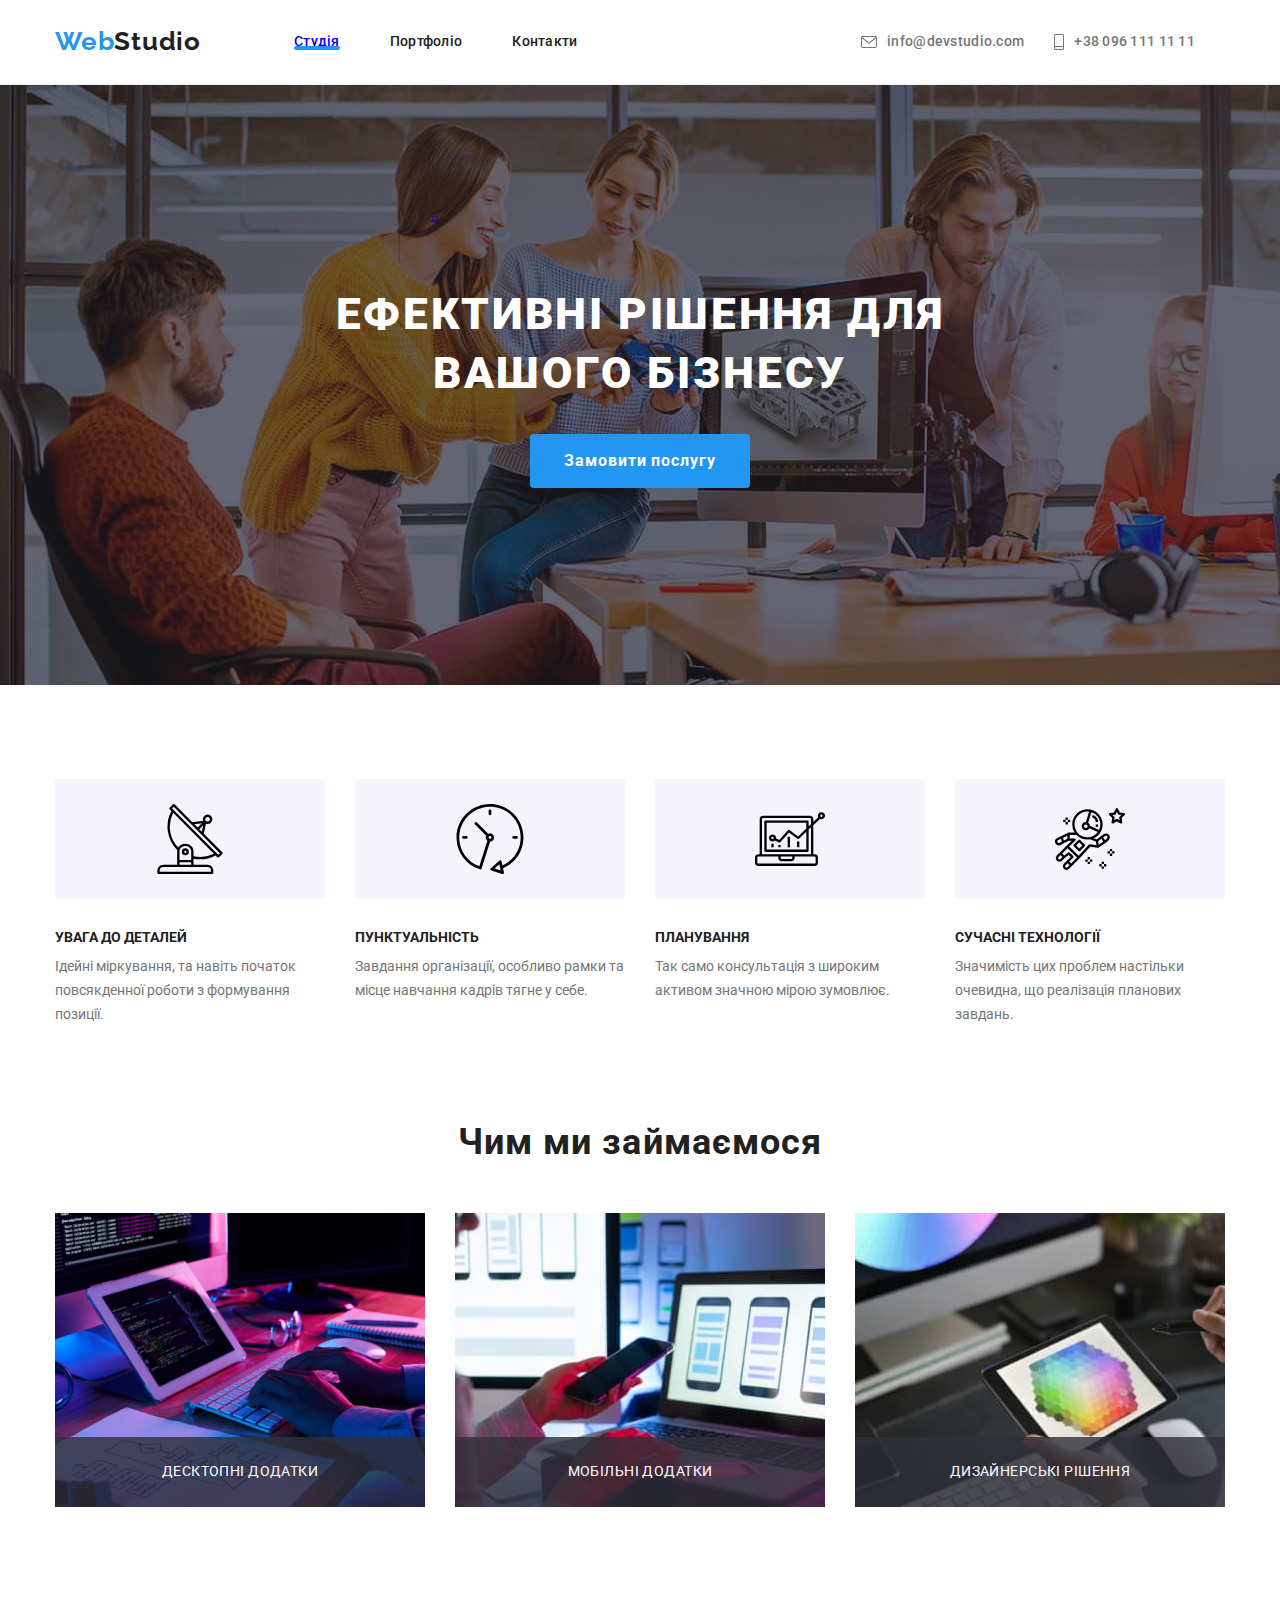
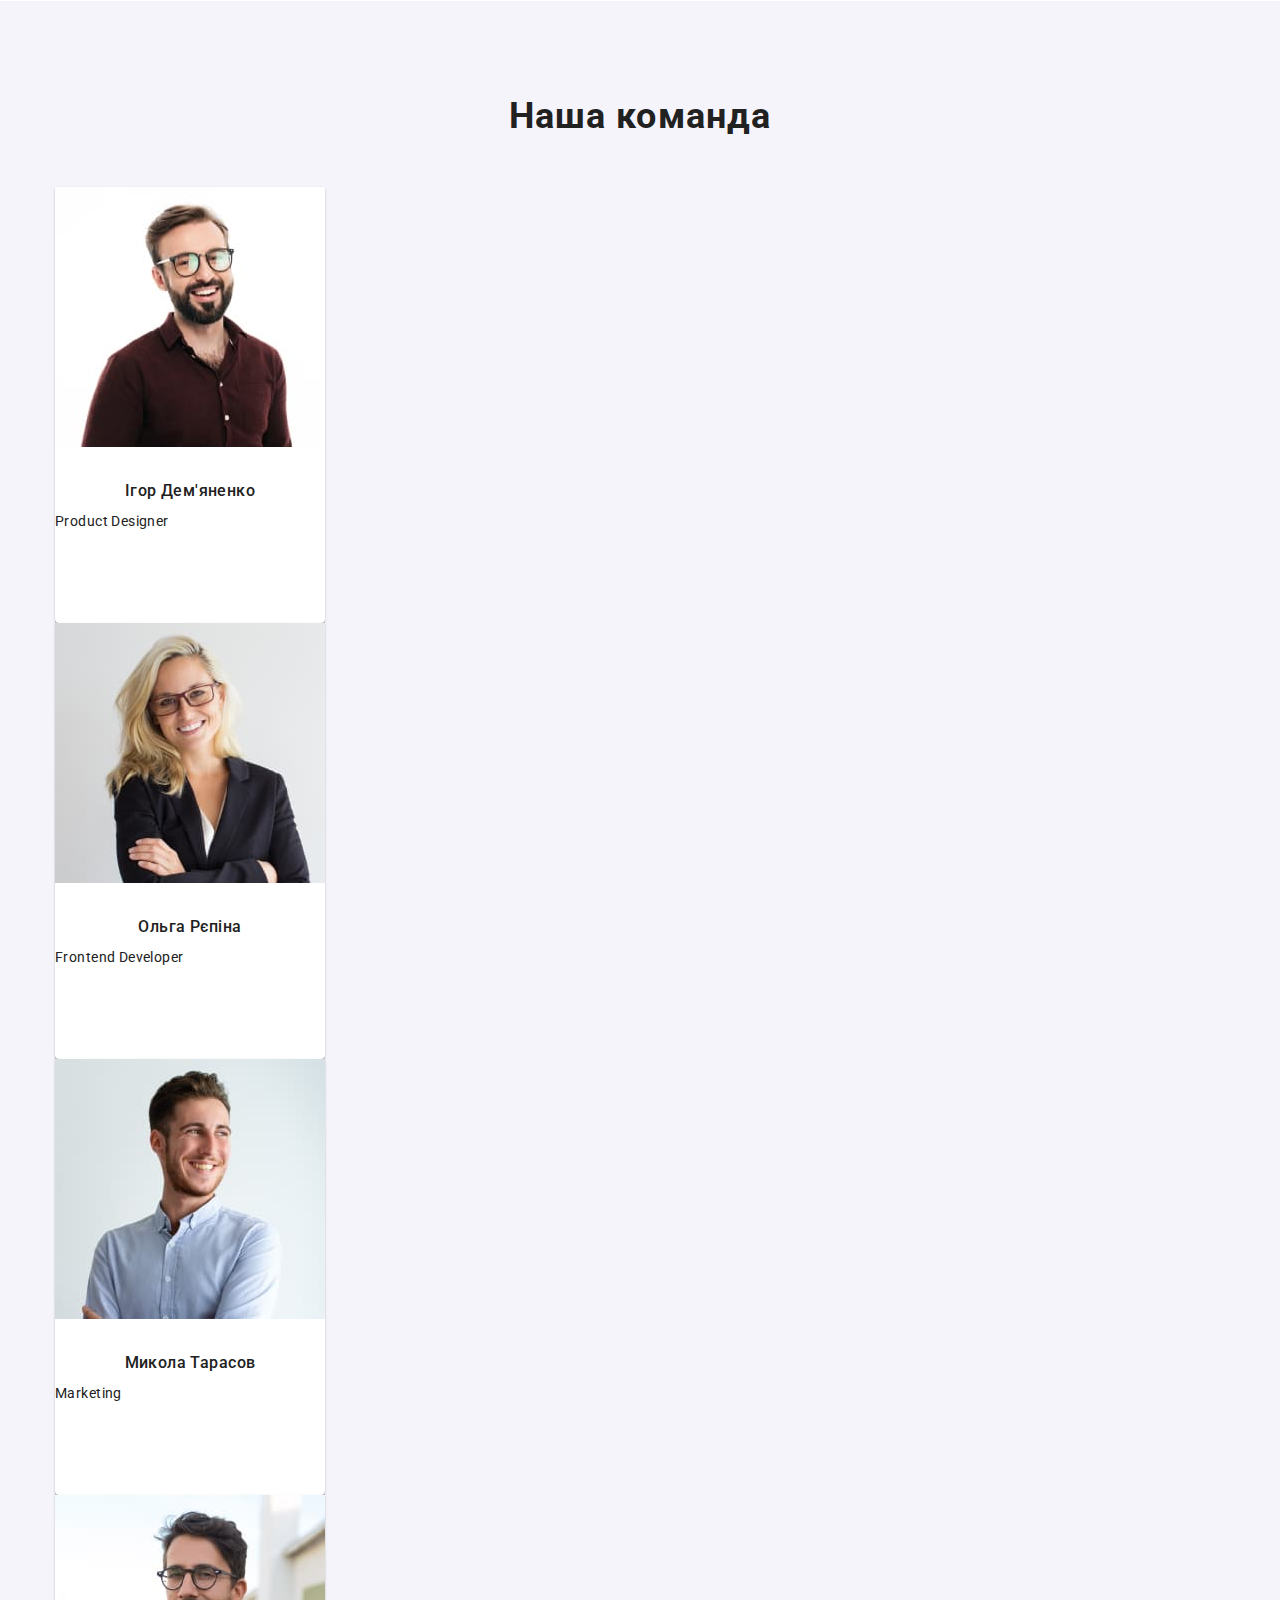
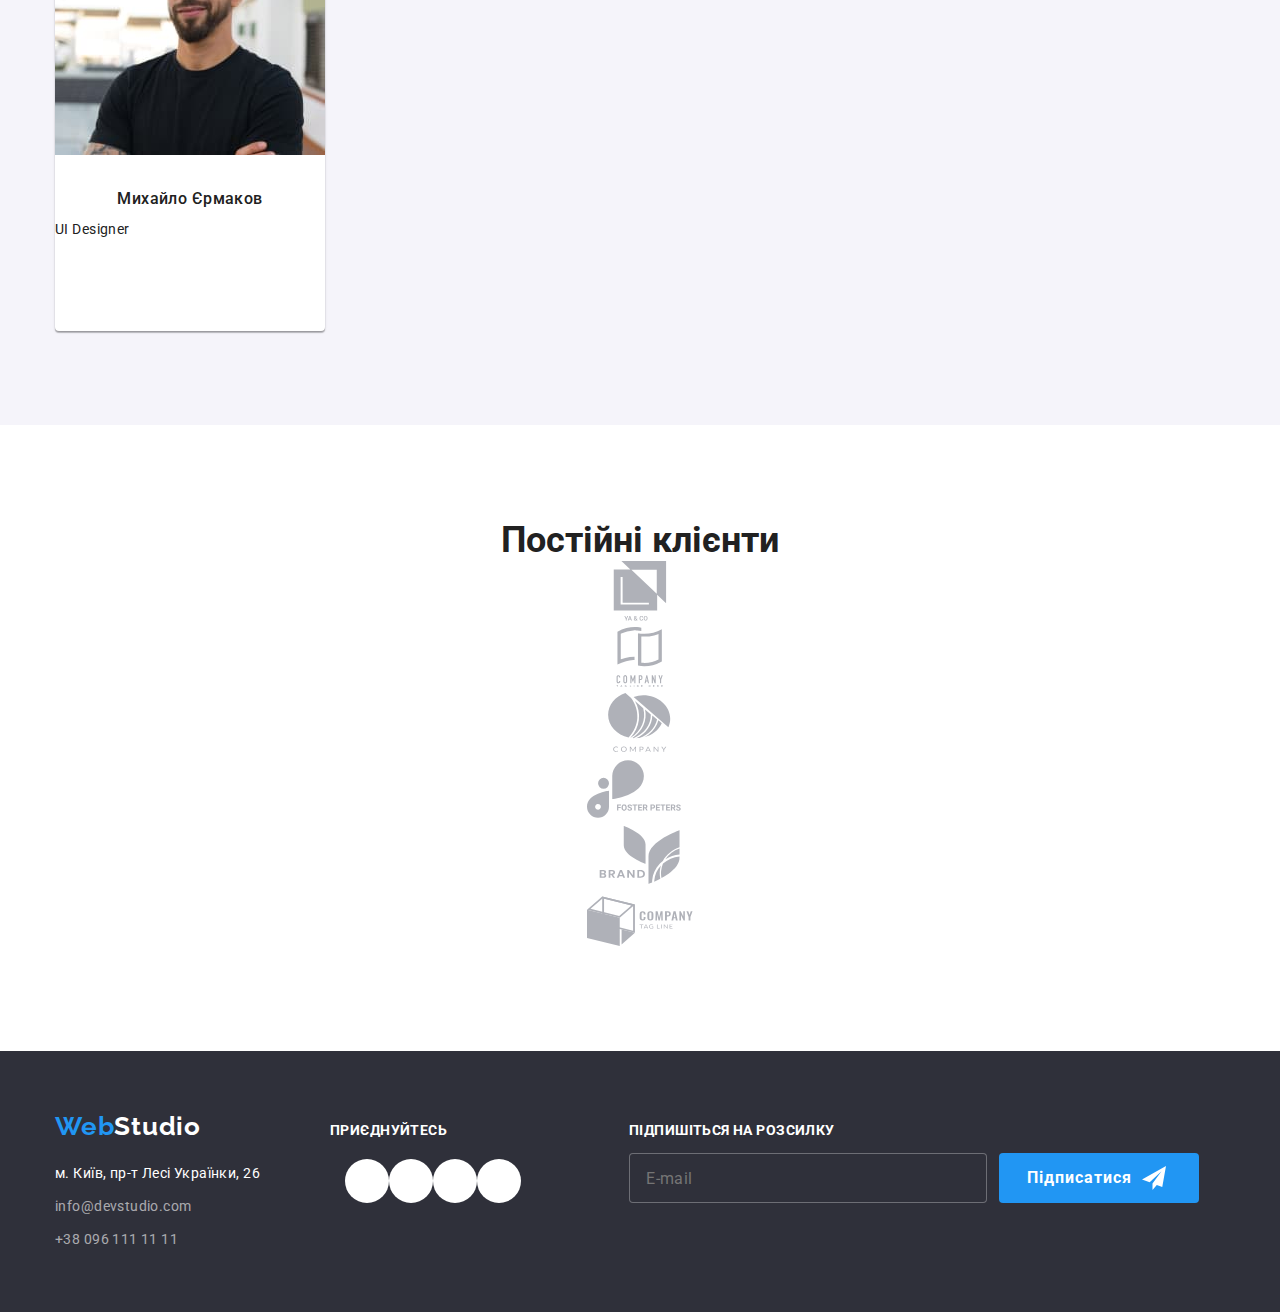
==== commit c3bcc0d7: "Тест" ====
--- a/index.html
+++ b/index.html
@@ -75,7 +75,7 @@
             <li class="section-features-list__item">
               <div class="thumb features-item">
                 <svg class="features-icon">
-                  <use href="./images/icons/icons.svg#antenna"></use>
+                  <use href="./images/icons/icons.svg#antenna" width="70" height="70"></use>
                 </svg>
               </div>
               <h3 class="section__secondary-title">увага до деталей</h3>
@@ -87,7 +87,7 @@
             <li class="section-features-list__item">
               <div class="thumb features-item">
                 <svg class="features-icon">
-                  <use href="./images/icons/icons.svg#clock"></use>
+                  <use href="./images/icons/icons.svg#clock" width="70" height="70"></use>
                 </svg>
               </div>
               <h3 class="section__secondary-title">пунктуальність</h3>
@@ -99,7 +99,7 @@
             <li class="section-features-list__item">
               <div class="thumb features-item">
                 <svg class="features-icon">
-                  <use href="./images/icons/icons.svg#diagram"></use>
+                  <use href="./images/icons/icons.svg#diagram" width="70" height="70"></use>
                 </svg>
               </div>
               <h3 class="section__secondary-title">планування</h3>
@@ -110,7 +110,7 @@
             <li class="item">
               <div class="thumb features-item">
                 <svg class="features-icon">
-                  <use href="./images/icons/icons.svg#astronaut"></use>
+                  <use href="./images/icons/icons.svg#astronaut" width="70" height="70"></use>
                 </svg>
               </div>
               <h3 class="section__secondary-title">сучасні технології</h3>
--- a/css/main.min.css
+++ b/css/main.min.css
@@ -1 +1 @@
-:root{--primary-text-color: #212121;--secondary-text-color: #757575;--accent-color: #2196f3;--white-color: #ffffff;--body-background-color: #f5f5f5;--secondary-background-color: #f5f4fa;--primary-background-color: #2f303a;--background-color-active: #188ce8;--current-color: #afb1b8;--socialnet-background-color: rgba(255, 255, 255, 0.1);--transition-timing-function: cubic-bezier(0.4, 0, 0.2, 1)}/*! modern-normalize v1.1.0 | MIT License | https://github.com/sindresorhus/modern-normalize */*,::after,::before{box-sizing:border-box}html{-moz-tab-size:4;-o-tab-size:4;tab-size:4}html{line-height:1.15;-webkit-text-size-adjust:100%}body{margin:0}body{font-family:system-ui,-apple-system,"Segoe UI",Roboto,Helvetica,Arial,sans-serif,"Apple Color Emoji","Segoe UI Emoji"}hr{height:0;color:inherit}abbr[title]{-webkit-text-decoration:underline dotted;text-decoration:underline dotted}b,strong{font-weight:bolder}code,kbd,pre,samp{font-family:ui-monospace,SFMono-Regular,Consolas,"Liberation Mono",Menlo,monospace;font-size:1em}small{font-size:80%}sub,sup{font-size:75%;line-height:0;position:relative;vertical-align:baseline}sub{bottom:-0.25em}sup{top:-0.5em}table{text-indent:0;border-color:inherit}button,input,optgroup,select,textarea{font-family:inherit;font-size:100%;line-height:1.15;margin:0}button,select{text-transform:none}[type=button],[type=reset],[type=submit],button{-webkit-appearance:button}::-moz-focus-inner{border-style:none;padding:0}:-moz-focusring{outline:1px dotted ButtonText}:-moz-ui-invalid{box-shadow:none}legend{padding:0}progress{vertical-align:baseline}::-webkit-inner-spin-button,::-webkit-outer-spin-button{height:auto}[type=search]{-webkit-appearance:textfield;outline-offset:-2px}::-webkit-search-decoration{-webkit-appearance:none}::-webkit-file-upload-button{-webkit-appearance:button;font:inherit}summary{display:list-item}html{box-sizing:border-box}*,*::before,*::after{box-sizing:inherit}.body{font-family:"roboto",sans-serif;background-color:var(--white-color)}.reset p,h1,h2,h3,h4,h5,h6{margin:0}ul,ol{margin:0;padding-left:0}button{cursor:pointer}address{font-style:normal}.img{display:block;max-width:100%;height:auto}.container{padding:0 15px;margin-left:auto;margin-right:auto;width:1200px}.header{border-bottom:1px solid #ececec}.header .header-container{display:flex;justify-content:space-between}.header .header-link{line-height:1.14}.list{list-style:none}.link{text-decoration:none}.logo{font-family:"raleway",sans-serif;font-weight:700;font-size:26px;line-height:1.19;letter-spacing:.03em;color:var(--accent-color)}.accent{color:var(--primary-text-color)}.main-nav{display:flex;align-items:center}.site-nav-list{display:flex;align-items:center;font-weight:500;font-size:14px;line-height:1.4;letter-spacing:.02em;color:var(--primary-text-color)}.site-nav-list.list{position:relative;margin-left:93px;padding-left:0}.site-nav-list__item{margin-right:50px}.site-nav-list__item:last-child{margin-right:0}.site-nav-list__link{position:relative;display:flex;padding-top:32px;padding-bottom:32px;text-decoration:none;color:var(--primary-text-color);transition:color 250ms var(--transition-timing-function)}.site-nav-list__link:hover,.site-nav-list__link:focus{color:var(--accent-color)}.link .current::after{content:"";position:absolute;bottom:-1px;display:block;width:100%;height:4px;border-radius:2px;background:var(--accent-color)}.site-nav-list__link.current{color:var(--accent-color)}.site-connect-list.list{display:flex;align-items:center;margin-left:auto}.site-connect-list__item{margin-right:30px}.site-connect-list__item__item:last-child{margin-right:0px}.site-connect-list__link.link{display:flex;align-items:center;font-weight:500;font-size:14px;line-height:1.4;letter-spacing:.02em;color:var(--secondary-text-color);transition:color 250ms var(--transition-timing-function)}.site-connect-list__link:hover,.site-connect-list__link:focus{color:var(--accent-color)}.item .mailto-icon,.item .tell-icon{vertical-align:middle;margin-right:10px;fill:currentColor;transition:fill 250ms var(--transition-timing-function)}.mailto-icon:hover,.mailto-icon:focus{fill:var(--accent-color)}.tell-icon:hover,.tell-icon:focus{fill:var(--accent-color)}.hero{max-width:1600px;height:600px;margin-left:auto;margin-right:auto;text-align:center;padding-top:200px;padding-bottom:200px;background-image:linear-gradient(to right, rgba(47, 48, 58, 0.4), rgba(47, 48, 58, 0.4)),url(../images/hero/img-001.jpg);background-color:var(--primary-background-color)}.hero-title{max-width:696px;font-weight:900;font-size:44px;margin:0 auto 30px;line-height:1.36;letter-spacing:.06em;text-transform:uppercase;color:var(--white-color)}.button{margin-top:0;border-color:rgba(0,0,0,0);border-radius:4px;padding:10px 32px;font-family:"roboto",sans-serif;font-weight:700;font-size:16px;line-height:1.88;letter-spacing:.06em;color:var(--white-color);background-color:var(--accent-color);cursor:pointer}.button--primary{color:var(--white-color);background-color:var(--accent-color);transition:background-color 250ms var(--transition-timing-function),color 250ms var(--transition-timing-function)}.button--secondary{color:var(--primary-text-color);background-color:var(--secondary-background-color);transition:background-color 250ms var(--transition-timing-function),color 250ms var(--transition-timing-function)}.button:hover,.button:focus{background-color:var(--background-color-active)}.section__primary-title{text-align:center;margin-top:0;margin-bottom:50px;font-weight:700;font-size:36px;line-height:1.17;letter-spacing:.03em;color:var(--primary-text-color)}.section__secondary-title{text-align:start;margin-top:0;margin-bottom:10px;font-weight:700;font-size:14px;line-height:1.17;text-transform:uppercase;color:var(--primary-text-color)}.visually-hidden{position:absolute;white-space:nowrap;width:1px;height:1px;overflow:hidden;border:0;padding:0;clip:rect(0 0 0 0);-webkit-clip-path:inset(50%);clip-path:inset(50%);margin:-1px}.section-features{padding-top:94px;padding-bottom:94px}.section-features-list .list{display:flex;gap:30px}.section-features-list__item{display:block;min-width:270px}.section-features__txt{text-align:start;margin-top:0;margin-bottom:0;font-weight:400;font-size:14px;line-height:1.71;color:var(--secondary-text-color)}.features-item{width:270px;height:120px;margin-bottom:30px;padding:25px 100px;border-radius:4px;background:var(--secondary-background-color)}.features-item-icon{width:70px;height:70px}.section-description{padding-bottom:94px}.section-description-list__item .list{display:flex;gap:30px}.item-thumb{position:relative}.item-thumb__wrap{position:absolute;bottom:0;width:370px;height:70px;font-size:14px;line-height:1.14;text-align:center;letter-spacing:.03em;text-transform:uppercase;color:var(--white-color);background-color:rgba(47,48,58,.8)}.item-thumb__text{position:absolute;margin:0 auto;top:50%;left:50%;transform:translate(-50%, -50%)}.section-team{padding-top:94px;padding-bottom:94px;font-size:14px;line-height:1.14;letter-spacing:.03em;color:var(--primary-text-color);background-color:var(--secondary-background-color)}.section-list .list{display:flex}.section-list__item{gap:30px;width:270px;box-shadow:0px 1px 3px rgba(0,0,0,.12),0px 1px 1px rgba(0,0,0,.14),0px 2px 1px rgba(0,0,0,.2);border-radius:0px 0px 4px 4px;background-color:var(--white-color)}.section-list__member{text-align:center;margin-top:30px;margin-bottom:10px;font-weight:500;font-size:16px;line-height:1.19;color:var(--primary-text-color)}.section-list__member__role{text-align:center;margin-top:0;margin-bottom:30px;font-size:16px;line-height:1.19;color:var(--secondary-text-color)}.socialnet-list{display:flex}.socialnet-list .list{display:flex;margin-bottom:35px;gap:10px;justify-content:center;background-color:var(--white-color)}.socialnet-list__item{display:flex;width:44px;height:44px;border-radius:50%;background-color:var(--white-color);justify-content:center;align-items:center}.socialnet-list__item__link .link{width:100%;height:100%;display:flex;align-items:center;justify-content:center;border-radius:50%;transition:background-color 250ms var(--transition-timing-function)}.socialnet-list__item__link:hover,.socialnet-list__item__link:focus{background-color:var(--accent-color)}.socialnet-list__item__link:hover .team-icon,.socialnet-list__item__link:focus .team-icon{background-color:var(--accent-color);fill:var(--white-color)}.team-icon{width:20px;height:20px;fill:var(--current-color);transition:fill,background-color 250ms var(--transition-timing-function)}.clients{display:block}.section-clients{padding-top:94px;padding-bottom:94px;font-size:24px;line-height:1.17;text-align:center;color:var(--primary-text-color)}.logo-list .list{display:flex;margin-top:50px}.logo-list .list__item{width:170px;height:92px;margin-right:30px}.logo-list .list__link{width:100%;height:100%;display:flex;align-items:center;justify-content:center;border-radius:4px;border:1px solid var(--current-color);background-color:var(--white-color);transition:border 250ms var(--transition-timing-function)}.logo-list .list__link:hover,.logo-list .list__link:focus{border:1px solid var(--accent-color)}.logo-list .list__link:hover .logo-list .list-icon,.logo-list .list__link:focus .logo-list .list-icon{fill:var(--accent-color)}.logo-list .list__item:last-child{margin-right:0}.clients-icon{width:106px;height:60px;fill:var(--current-color);transition:fill 250ms var(--transition-timing-function)}.footer{display:flex;padding-top:60px;padding-bottom:60px;background-color:var(--primary-background-color)}.footer-wrap{display:flex;align-items:baseline}.footer-list.list{display:flex;flex-direction:column;gap:9px}.footer-list .link{margin-bottom:9px;font-style:normal;font-weight:400;font-size:14px;line-height:1.71;letter-spacing:.03em;color:rgba(255,255,255,.6);transition:color 250ms var(--transition-timing-function)}.footer-list .map-link{color:var(--white-color)}.footer-list .link:hover,.footer-list .link:focus{color:var(--accent-color)}.footer-link{display:block;margin-left:70px;text-align:start;width:206px;height:80px}.footer-title{margin-top:0;font-weight:700;font-size:14px;line-height:1.14;letter-spacing:.03em;text-transform:uppercase;color:var(--white-color)}.address{margin-top:20px}.footer-socialnet{display:flex;width:206px;height:44px;justify-content:space-evenly;margin-left:0;margin-right:0;margin-top:20px}.socialnet-list .list{display:flex;gap:10px;justify-items:center}.socialnet-list .list__item{width:44px;height:44px;border-radius:50%;background-color:var(--socialnet-background-color)}.socialnet-list .list__link{width:100%;height:100%;display:flex;align-items:center;justify-content:center;border-radius:50%;transition:background-color 250ms var(--transition-timing-function)}.socialnet-list .list__link:hover,.socialnet-list .list__link:focus{background-color:var(--accent-color)}.socialnet-list .list__link:hover .footer-team-icon,.socialnet-list .list__link:focus .footer-team-icon{background-color:var(--accent-color);fill:var(--white-color)}.team-icon{width:20px;height:20px;fill:var(--white-color);transition:fill,background-color 250ms var(--transition-timing-function)}.footer .accent{color:var(--white-color)}.backdrop{position:fixed;top:0;left:0;width:100%;height:100%;background-color:rgba(0,0,0,.2);opacity:1;transition:opacity 250ms var(--transition-timing-function),visibility 250ms var(--transition-timing-function)}.backdrop.is-hidden{opacity:0;visibility:hidden;pointer-events:none}.backdrop.is-hidden__modal{transform:translate(-50%, -50%) scale(1.3) rotate(360deg)}.modal{position:absolute;text-align:center;padding:40px;top:50%;left:50%;transform:translate(-50%, -50%) scale(1) rotate(0);width:528px;height:581px;border-radius:4px;background-color:#fff;transition:transform 250ms var(--transition-timing-function);font-weight:700;font-size:20px;line-height:1.15;letter-spacing:.03em;color:#212121}.modal-title{margin:0 0 12px}.close-button{position:absolute;top:0;right:0;border:1px solid rgba(0,0,0,.1);border-radius:50%;width:30px;height:30px;margin-top:8px;margin-right:8px;background-color:var(--white-color);transition:fill 250ms var(--transition-timing-function)}.close-button-icon{position:absolute;transform:translate(-50%, -50%)}.close-button-button:hover,.close-button-button:focus{fill:var(--accent-color)}.form{display:block;width:570px;height:86px;margin-left:93px;font-size:14px;line-height:1.14;letter-spacing:.03em;text-transform:uppercase;color:var(--white-color)}.input-mail{width:358px;height:50px;margin-right:12px;border:1px solid rgba(255,255,255,.3);border-radius:4px;font-weight:400;font-size:16px;line-height:1.3;padding-left:16px;letter-spacing:.03em;color:rgba(255,255,255,.6);background-color:var(--primary-background-color)}.button-submit{display:flex;align-items:center;text-align:center;width:200px;height:50px;padding-left:28px;border-radius:4px;border:none;font-weight:700;font-size:16px;line-height:1.18;letter-spacing:.06em;color:var(--white-color);background-color:var(--accent-color)}.button-submit::after{content:"";width:24px;height:24px;display:inline-block;margin-left:10px;background-image:url(../images/icon-send.svg);background-size:contain;fill:var(--white-color)}.form-field{display:flex}.form-field__input::-moz-placeholder{display:block}.form-field__input:-ms-input-placeholder{display:block}.form-field__input::placeholder{display:block}.feedback{display:block;width:448px;height:342px;align-items:center;font-weight:400;font-size:12px;line-height:1.17;letter-spacing:.01em;color:var(--secondary-text-color)}.feedback-field{position:relative;display:flex;margin-bottom:10px;flex-direction:column;text-align:start}.feedback-input{height:40px;padding-left:40px;border:1px solid rgba(33,33,33,.2);border-radius:4px;cursor:pointer;margin-top:4px;transition:border 250ms var(--transition-timing-function)}.feedback-input:focus-within{border:1px solid var(--accent-color);outline:none}.feedback-input:focus-within+.feedback-icon{fill:var(--accent-color)}.feedback-icon{position:absolute;width:18px;height:18px;top:50%;margin-left:12px;transition:fill 250ms var(--transition-timing-function)}.feedback-button-submit{margin-top:30px;height:50px;padding:10px 52px;border-radius:4px;border:none;font-weight:700;font-size:16px;line-height:1.18;letter-spacing:.06em;color:var(--white-color);background-color:var(--accent-color)}.comment-input{padding:12px 16px;height:120px;margin-bottom:20px;margin-top:4px;resize:none;border:1px solid rgba(33,33,33,.2);border-radius:4px;color:rgba(117,117,117,.5)}.comment-input:focus-within{border:1px solid var(--accent-color);outline:none}.agreement-field{position:relative;margin-top:20px;font-weight:400;font-size:14px;line-height:1.7;letter-spacing:.03em;color:var(--secondary-text-color)}.agreement-field-term{-webkit-text-decoration-line:underline;text-decoration-line:underline;margin-left:3px;color:var(--accent-color)}.agreement-field-icon{border:1px solid #212121;border-radius:2px;transition:250ms var(--transition-timing-function)}.checkbox-icon{position:absolute;top:12%;left:2%;width:16px;height:15px}.checkbox:checked+.agreement-icon{background-color:var(--accent-color);border:none}.button-filter{display:inline-block;min-width:130px;padding:6px 22px;margin-left:auto;margin-right:auto;font-family:"roboto",sans-serif;font-weight:700;font-size:16px;line-height:1.88;letter-spacing:.06em;cursor:pointer;border-radius:4px;border:none;color:var(--primary-text-color);background-color:var(--secondary-background-color);transition-property:color,background-color,box-shadow;transition-duration:250ms;transition-timing-function:cubic-bezier(0.4, 0, 0.2, 1)}.button-filter:hover,.button-filter:focus{color:var(--white-color);background-color:var(--accent-color);box-shadow:0px 3px 1px rgba(0,0,0,.1),0px 1px 2px rgba(0,0,0,.08),0px 2px 2px rgba(0,0,0,.12)}.button-list .list{margin-top:0}.button-list .list{display:flex;justify-content:center;margin-bottom:50px}.button-list .list__item{margin-right:8px}.button-list .list__item:last-child{margin-right:0}.section{padding-top:94px;padding-bottom:94px;margin-top:0;margin-bottom:0}.section-portfolio-list .list{display:flex;flex-wrap:wrap;gap:30px;margin-bottom:0}.section-portfolio-list .list__title{margin-bottom:4px;font-weight:700;font-size:18px;line-height:2;letter-spacing:.06em;color:var(--primary-text-color)}.section-portfolio-list .list__txt{margin:0;font-weight:400;font-size:16px;line-height:1.88;letter-spacing:.03em;color:var(--secondary-text-color)}.thumb{position:relative;overflow:hidden}.overlay-text{position:absolute;bottom:0;margin:0 auto;padding:63px 24px;font-size:18px;line-height:1.6;letter-spacing:.03em;color:var(--white-color);background-color:rgba(33,150,243,.9);transform:translateY(100%);transition:transform 250ms var(--transition-timing-function)}.section-portfolio-list__item{width:calc((100% - 60px)/3);transition:box-shadow 250ms var(--transition-timing-function)}.section-portfolio-list__item:hover .overlay-text{transform:translateY(0)}.section-portfolio-list__item:hover,.section-portfolio-list__item:focus{box-shadow:0px 1px 1px rgba(0,0,0,.12),0px 4px 4px rgba(0,0,0,.06),1px 4px 6px rgba(0,0,0,.16)}.section-portfolio-list__item:nth-last-child(-n+3){margin-bottom:0}.section-portfolio-list__item:nth-child(3n){margin-right:0}.description{width:370px;padding:20px 24px;border:1px solid #eee;border-top:none}/*# sourceMappingURL=main.min.css.map */+:root{--primary-text-color: #212121;--secondary-text-color: #757575;--accent-color: #2196f3;--white-color: #ffffff;--body-background-color: #f5f5f5;--secondary-background-color: #f5f4fa;--primary-background-color: #2f303a;--background-color-active: #188ce8;--current-color: #afb1b8;--socialnet-background-color: rgba(255, 255, 255, 0.1);--transition-timing-function: cubic-bezier(0.4, 0, 0.2, 1)}/*! modern-normalize v1.1.0 | MIT License | https://github.com/sindresorhus/modern-normalize */*,::after,::before{box-sizing:border-box}html{-moz-tab-size:4;-o-tab-size:4;tab-size:4}html{line-height:1.15;-webkit-text-size-adjust:100%}body{margin:0}body{font-family:system-ui,-apple-system,"Segoe UI",Roboto,Helvetica,Arial,sans-serif,"Apple Color Emoji","Segoe UI Emoji"}hr{height:0;color:inherit}abbr[title]{-webkit-text-decoration:underline dotted;text-decoration:underline dotted}b,strong{font-weight:bolder}code,kbd,pre,samp{font-family:ui-monospace,SFMono-Regular,Consolas,"Liberation Mono",Menlo,monospace;font-size:1em}small{font-size:80%}sub,sup{font-size:75%;line-height:0;position:relative;vertical-align:baseline}sub{bottom:-0.25em}sup{top:-0.5em}table{text-indent:0;border-color:inherit}button,input,optgroup,select,textarea{font-family:inherit;font-size:100%;line-height:1.15;margin:0}button,select{text-transform:none}[type=button],[type=reset],[type=submit],button{-webkit-appearance:button}::-moz-focus-inner{border-style:none;padding:0}:-moz-focusring{outline:1px dotted ButtonText}:-moz-ui-invalid{box-shadow:none}legend{padding:0}progress{vertical-align:baseline}::-webkit-inner-spin-button,::-webkit-outer-spin-button{height:auto}[type=search]{-webkit-appearance:textfield;outline-offset:-2px}::-webkit-search-decoration{-webkit-appearance:none}::-webkit-file-upload-button{-webkit-appearance:button;font:inherit}summary{display:list-item}html{box-sizing:border-box}*,*::before,*::after{box-sizing:inherit}.body{font-family:"roboto",sans-serif;background-color:var(--white-color)}.reset p,h1,h2,h3,h4,h5,h6{margin:0}ul,ol{margin:0;padding-left:0}button{cursor:pointer}address{font-style:normal}.img{display:block;max-width:100%;height:auto}.container{padding:0 15px;margin-left:auto;margin-right:auto;width:1200px}.header{border-bottom:1px solid #ececec}.header .header-container{display:flex;justify-content:space-between}.header .header-link{line-height:1.14}.list{list-style:none}.link{text-decoration:none}.logo{font-family:"raleway",sans-serif;font-weight:700;font-size:26px;line-height:1.19;letter-spacing:.03em;color:var(--accent-color)}.accent{color:var(--primary-text-color)}.main-nav{display:flex;align-items:center}.site-nav-list{display:flex;align-items:center;font-weight:500;font-size:14px;line-height:1.4;letter-spacing:.02em;color:var(--primary-text-color)}.site-nav-list.list{position:relative;margin-left:93px;padding-left:0}.site-nav-list__item{margin-right:50px}.site-nav-list__item:last-child{margin-right:0}.site-nav-list__link{position:relative;display:flex;padding-top:32px;padding-bottom:32px;text-decoration:none;color:var(--primary-text-color);transition:color 250ms var(--transition-timing-function)}.site-nav-list__link:hover,.site-nav-list__link:focus{color:var(--accent-color)}.link.current{position:relative}.link.current::after{content:"";position:absolute;bottom:-1px;display:block;width:100%;height:4px;border-radius:2px;background:var(--accent-color)}.site-nav-list__link.current{color:var(--accent-color)}.site-connect-list.list{display:flex;align-items:center;margin-left:auto}.site-connect-list__item{margin-right:30px}.site-connect-list__item__item:last-child{margin-right:0px}.site-connect-list__link.link{display:flex;align-items:center;font-weight:500;font-size:14px;line-height:1.4;letter-spacing:.02em;color:var(--secondary-text-color);transition:color 250ms var(--transition-timing-function)}.site-connect-list__link:hover,.site-connect-list__link:focus{color:var(--accent-color)}.mailto-icon,.tell-icon{vertical-align:middle;margin-right:10px;fill:currentColor;transition:fill 250ms var(--transition-timing-function)}.mailto-icon:hover,.mailto-icon:focus{fill:var(--accent-color)}.tell-icon:hover,.tell-icon:focus{fill:var(--accent-color)}.hero{max-width:1600px;height:600px;margin-left:auto;margin-right:auto;text-align:center;padding-top:200px;padding-bottom:200px;background-image:linear-gradient(to right, rgba(47, 48, 58, 0.4), rgba(47, 48, 58, 0.4)),url(../images/hero/img-001.jpg);background-color:var(--primary-background-color)}.hero-title{max-width:696px;font-weight:900;font-size:44px;margin:0 auto 30px;line-height:1.36;letter-spacing:.06em;text-transform:uppercase;color:var(--white-color)}.button{margin-top:0;border-color:rgba(0,0,0,0);border-radius:4px;padding:10px 32px;font-family:"roboto",sans-serif;font-weight:700;font-size:16px;line-height:1.88;letter-spacing:.06em;color:var(--white-color);background-color:var(--accent-color);cursor:pointer}.button--primary{color:var(--white-color);background-color:var(--accent-color);transition:background-color 250ms var(--transition-timing-function),color 250ms var(--transition-timing-function)}.button--secondary{color:var(--primary-text-color);background-color:var(--secondary-background-color);transition:background-color 250ms var(--transition-timing-function),color 250ms var(--transition-timing-function)}.button:hover,.button:focus{background-color:var(--background-color-active)}.section__primary-title{text-align:center;margin-top:0;margin-bottom:50px;font-weight:700;font-size:36px;line-height:1.17;letter-spacing:.03em;color:var(--primary-text-color)}.section__secondary-title{text-align:start;margin-top:0;margin-bottom:10px;font-weight:700;font-size:14px;line-height:1.17;text-transform:uppercase;color:var(--primary-text-color)}.visually-hidden{position:absolute;white-space:nowrap;width:1px;height:1px;overflow:hidden;border:0;padding:0;clip:rect(0 0 0 0);-webkit-clip-path:inset(50%);clip-path:inset(50%);margin:-1px}.section-features{padding-top:94px;padding-bottom:94px}.section-features-list.list{display:flex;gap:30px}.section-features-list__item{display:block;min-width:270px}.section-features__txt{text-align:start;margin-top:0;margin-bottom:0;font-weight:400;font-size:14px;line-height:1.71;color:var(--secondary-text-color)}.features-item{width:270px;height:120px;margin-bottom:30px;padding:25px 100px;border-radius:4px;background:var(--secondary-background-color)}.section-description{padding-bottom:94px}.section-description-list.list{display:flex;gap:30px}.item-thumb{position:relative}.item-thumb__wrap{position:absolute;bottom:0;width:370px;height:70px;font-size:14px;line-height:1.14;text-align:center;letter-spacing:.03em;text-transform:uppercase;color:var(--white-color);background-color:rgba(47,48,58,.8)}.item-thumb__text{position:absolute;margin:0 auto;top:50%;left:50%;transform:translate(-50%, -50%)}.section-team{padding-top:94px;padding-bottom:94px;font-size:14px;line-height:1.14;letter-spacing:.03em;color:var(--primary-text-color);background-color:var(--secondary-background-color)}.section-list .list{display:flex}.section-list__item{gap:30px;width:270px;box-shadow:0px 1px 3px rgba(0,0,0,.12),0px 1px 1px rgba(0,0,0,.14),0px 2px 1px rgba(0,0,0,.2);border-radius:0px 0px 4px 4px;background-color:var(--white-color)}.section-list__member{text-align:center;margin-top:30px;margin-bottom:10px;font-weight:500;font-size:16px;line-height:1.19;color:var(--primary-text-color)}.section-list__member__role{text-align:center;margin-top:0;margin-bottom:30px;font-size:16px;line-height:1.19;color:var(--secondary-text-color)}.socialnet-list{display:flex}.socialnet-list .list{display:flex;margin-bottom:35px;gap:10px;justify-content:center;background-color:var(--white-color)}.socialnet-list__item{display:flex;width:44px;height:44px;border-radius:50%;background-color:var(--white-color);justify-content:center;align-items:center}.socialnet-list__item__link .link{width:100%;height:100%;display:flex;align-items:center;justify-content:center;border-radius:50%;transition:background-color 250ms var(--transition-timing-function)}.socialnet-list__item__link:hover,.socialnet-list__item__link:focus{background-color:var(--accent-color)}.socialnet-list__item__link:hover .team-icon,.socialnet-list__item__link:focus .team-icon{background-color:var(--accent-color);fill:var(--white-color)}.team-icon{width:20px;height:20px;fill:var(--current-color);transition:fill,background-color 250ms var(--transition-timing-function)}.clients{display:block}.section-clients{padding-top:94px;padding-bottom:94px;font-size:24px;line-height:1.17;text-align:center;color:var(--primary-text-color)}.logo-list .list{display:flex;margin-top:50px}.logo-list .list__item{width:170px;height:92px;margin-right:30px}.logo-list .list__link{width:100%;height:100%;display:flex;align-items:center;justify-content:center;border-radius:4px;border:1px solid var(--current-color);background-color:var(--white-color);transition:border 250ms var(--transition-timing-function)}.logo-list .list__link:hover,.logo-list .list__link:focus{border:1px solid var(--accent-color)}.logo-list .list__link:hover .logo-list .list-icon,.logo-list .list__link:focus .logo-list .list-icon{fill:var(--accent-color)}.logo-list .list__item:last-child{margin-right:0}.clients-icon{width:106px;height:60px;fill:var(--current-color);transition:fill 250ms var(--transition-timing-function)}.footer{display:flex;padding-top:60px;padding-bottom:60px;background-color:var(--primary-background-color)}.footer-wrap{display:flex;align-items:baseline}.footer-list.list{display:flex;flex-direction:column;gap:9px}.footer-list .link{margin-bottom:9px;font-style:normal;font-weight:400;font-size:14px;line-height:1.71;letter-spacing:.03em;color:rgba(255,255,255,.6);transition:color 250ms var(--transition-timing-function)}.footer-list .map-link{color:var(--white-color)}.footer-list .link:hover,.footer-list .link:focus{color:var(--accent-color)}.footer-link{display:block;margin-left:70px;text-align:start;width:206px;height:80px}.footer-title{margin-top:0;font-weight:700;font-size:14px;line-height:1.14;letter-spacing:.03em;text-transform:uppercase;color:var(--white-color)}.address{margin-top:20px}.footer-socialnet{display:flex;width:206px;height:44px;justify-content:space-evenly;margin-left:0;margin-right:0;margin-top:20px}.socialnet-list .list{display:flex;gap:10px;justify-items:center}.socialnet-list .list__item{width:44px;height:44px;border-radius:50%;background-color:var(--socialnet-background-color)}.socialnet-list .list__link{width:100%;height:100%;display:flex;align-items:center;justify-content:center;border-radius:50%;transition:background-color 250ms var(--transition-timing-function)}.socialnet-list .list__link:hover,.socialnet-list .list__link:focus{background-color:var(--accent-color)}.socialnet-list .list__link:hover .footer-team-icon,.socialnet-list .list__link:focus .footer-team-icon{background-color:var(--accent-color);fill:var(--white-color)}.team-icon{width:20px;height:20px;fill:var(--white-color);transition:fill,background-color 250ms var(--transition-timing-function)}.footer .accent{color:var(--white-color)}.backdrop{position:fixed;top:0;left:0;width:100%;height:100%;background-color:rgba(0,0,0,.2);opacity:1;transition:opacity 250ms var(--transition-timing-function),visibility 250ms var(--transition-timing-function)}.backdrop.is-hidden{opacity:0;visibility:hidden;pointer-events:none}.backdrop.is-hidden__modal{transform:translate(-50%, -50%) scale(1.3) rotate(360deg)}.modal{position:absolute;text-align:center;padding:40px;top:50%;left:50%;transform:translate(-50%, -50%) scale(1) rotate(0);width:528px;height:581px;border-radius:4px;background-color:#fff;transition:transform 250ms var(--transition-timing-function);font-weight:700;font-size:20px;line-height:1.15;letter-spacing:.03em;color:#212121}.modal-title{margin:0 0 12px}.close-button{position:absolute;top:0;right:0;border:1px solid rgba(0,0,0,.1);border-radius:50%;width:30px;height:30px;margin-top:8px;margin-right:8px;background-color:var(--white-color);transition:fill 250ms var(--transition-timing-function)}.close-button-icon{position:absolute;transform:translate(-50%, -50%)}.close-button-button:hover,.close-button-button:focus{fill:var(--accent-color)}.form{display:block;width:570px;height:86px;margin-left:93px;font-size:14px;line-height:1.14;letter-spacing:.03em;text-transform:uppercase;color:var(--white-color)}.input-mail{width:358px;height:50px;margin-right:12px;border:1px solid rgba(255,255,255,.3);border-radius:4px;font-weight:400;font-size:16px;line-height:1.3;padding-left:16px;letter-spacing:.03em;color:rgba(255,255,255,.6);background-color:var(--primary-background-color)}.button-submit{display:flex;align-items:center;text-align:center;width:200px;height:50px;padding-left:28px;border-radius:4px;border:none;font-weight:700;font-size:16px;line-height:1.18;letter-spacing:.06em;color:var(--white-color);background-color:var(--accent-color)}.button-submit::after{content:"";width:24px;height:24px;display:inline-block;margin-left:10px;background-image:url(../images/icon-send.svg);background-size:contain;fill:var(--white-color)}.form-field{display:flex}.form-field__input::-moz-placeholder{display:block}.form-field__input:-ms-input-placeholder{display:block}.form-field__input::placeholder{display:block}.feedback{display:block;width:448px;height:342px;align-items:center;font-weight:400;font-size:12px;line-height:1.17;letter-spacing:.01em;color:var(--secondary-text-color)}.feedback-field{position:relative;display:flex;margin-bottom:10px;flex-direction:column;text-align:start}.feedback-input{height:40px;padding-left:40px;border:1px solid rgba(33,33,33,.2);border-radius:4px;cursor:pointer;margin-top:4px;transition:border 250ms var(--transition-timing-function)}.feedback-input:focus-within{border:1px solid var(--accent-color);outline:none}.feedback-input:focus-within+.feedback-icon{fill:var(--accent-color)}.feedback-icon{position:absolute;width:18px;height:18px;top:50%;margin-left:12px;transition:fill 250ms var(--transition-timing-function)}.feedback-button-submit{margin-top:30px;height:50px;padding:10px 52px;border-radius:4px;border:none;font-weight:700;font-size:16px;line-height:1.18;letter-spacing:.06em;color:var(--white-color);background-color:var(--accent-color)}.comment-input{padding:12px 16px;height:120px;margin-bottom:20px;margin-top:4px;resize:none;border:1px solid rgba(33,33,33,.2);border-radius:4px;color:rgba(117,117,117,.5)}.comment-input:focus-within{border:1px solid var(--accent-color);outline:none}.agreement-field{position:relative;margin-top:20px;font-weight:400;font-size:14px;line-height:1.7;letter-spacing:.03em;color:var(--secondary-text-color)}.agreement-field-term{-webkit-text-decoration-line:underline;text-decoration-line:underline;margin-left:3px;color:var(--accent-color)}.agreement-field-icon{border:1px solid #212121;border-radius:2px;transition:250ms var(--transition-timing-function)}.checkbox-icon{position:absolute;top:12%;left:2%;width:16px;height:15px}.checkbox:checked+.agreement-icon{background-color:var(--accent-color);border:none}.button-filter{display:inline-block;min-width:130px;padding:6px 22px;margin-left:auto;margin-right:auto;font-family:"roboto",sans-serif;font-weight:700;font-size:16px;line-height:1.88;letter-spacing:.06em;cursor:pointer;border-radius:4px;border:none;color:var(--primary-text-color);background-color:var(--secondary-background-color);transition-property:color,background-color,box-shadow;transition-duration:250ms;transition-timing-function:cubic-bezier(0.4, 0, 0.2, 1)}.button-filter:hover,.button-filter:focus{color:var(--white-color);background-color:var(--accent-color);box-shadow:0px 3px 1px rgba(0,0,0,.1),0px 1px 2px rgba(0,0,0,.08),0px 2px 2px rgba(0,0,0,.12)}.button-list .list{margin-top:0}.button-list .list{display:flex;justify-content:center;margin-bottom:50px}.button-list .list__item{margin-right:8px}.button-list .list__item:last-child{margin-right:0}.section{padding-top:94px;padding-bottom:94px;margin-top:0;margin-bottom:0}.section-portfolio-list .list{display:flex;flex-wrap:wrap;gap:30px;margin-bottom:0}.section-portfolio-list .list__title{margin-bottom:4px;font-weight:700;font-size:18px;line-height:2;letter-spacing:.06em;color:var(--primary-text-color)}.section-portfolio-list .list__txt{margin:0;font-weight:400;font-size:16px;line-height:1.88;letter-spacing:.03em;color:var(--secondary-text-color)}.thumb{position:relative;overflow:hidden}.overlay-text{position:absolute;bottom:0;margin:0 auto;padding:63px 24px;font-size:18px;line-height:1.6;letter-spacing:.03em;color:var(--white-color);background-color:rgba(33,150,243,.9);transform:translateY(100%);transition:transform 250ms var(--transition-timing-function)}.section-portfolio-list__item{width:calc((100% - 60px)/3);transition:box-shadow 250ms var(--transition-timing-function)}.section-portfolio-list__item:hover .overlay-text{transform:translateY(0)}.section-portfolio-list__item:hover,.section-portfolio-list__item:focus{box-shadow:0px 1px 1px rgba(0,0,0,.12),0px 4px 4px rgba(0,0,0,.06),1px 4px 6px rgba(0,0,0,.16)}.section-portfolio-list__item:nth-last-child(-n+3){margin-bottom:0}.section-portfolio-list__item:nth-child(3n){margin-right:0}.description{width:370px;padding:20px 24px;border:1px solid #eee;border-top:none}/*# sourceMappingURL=main.min.css.map */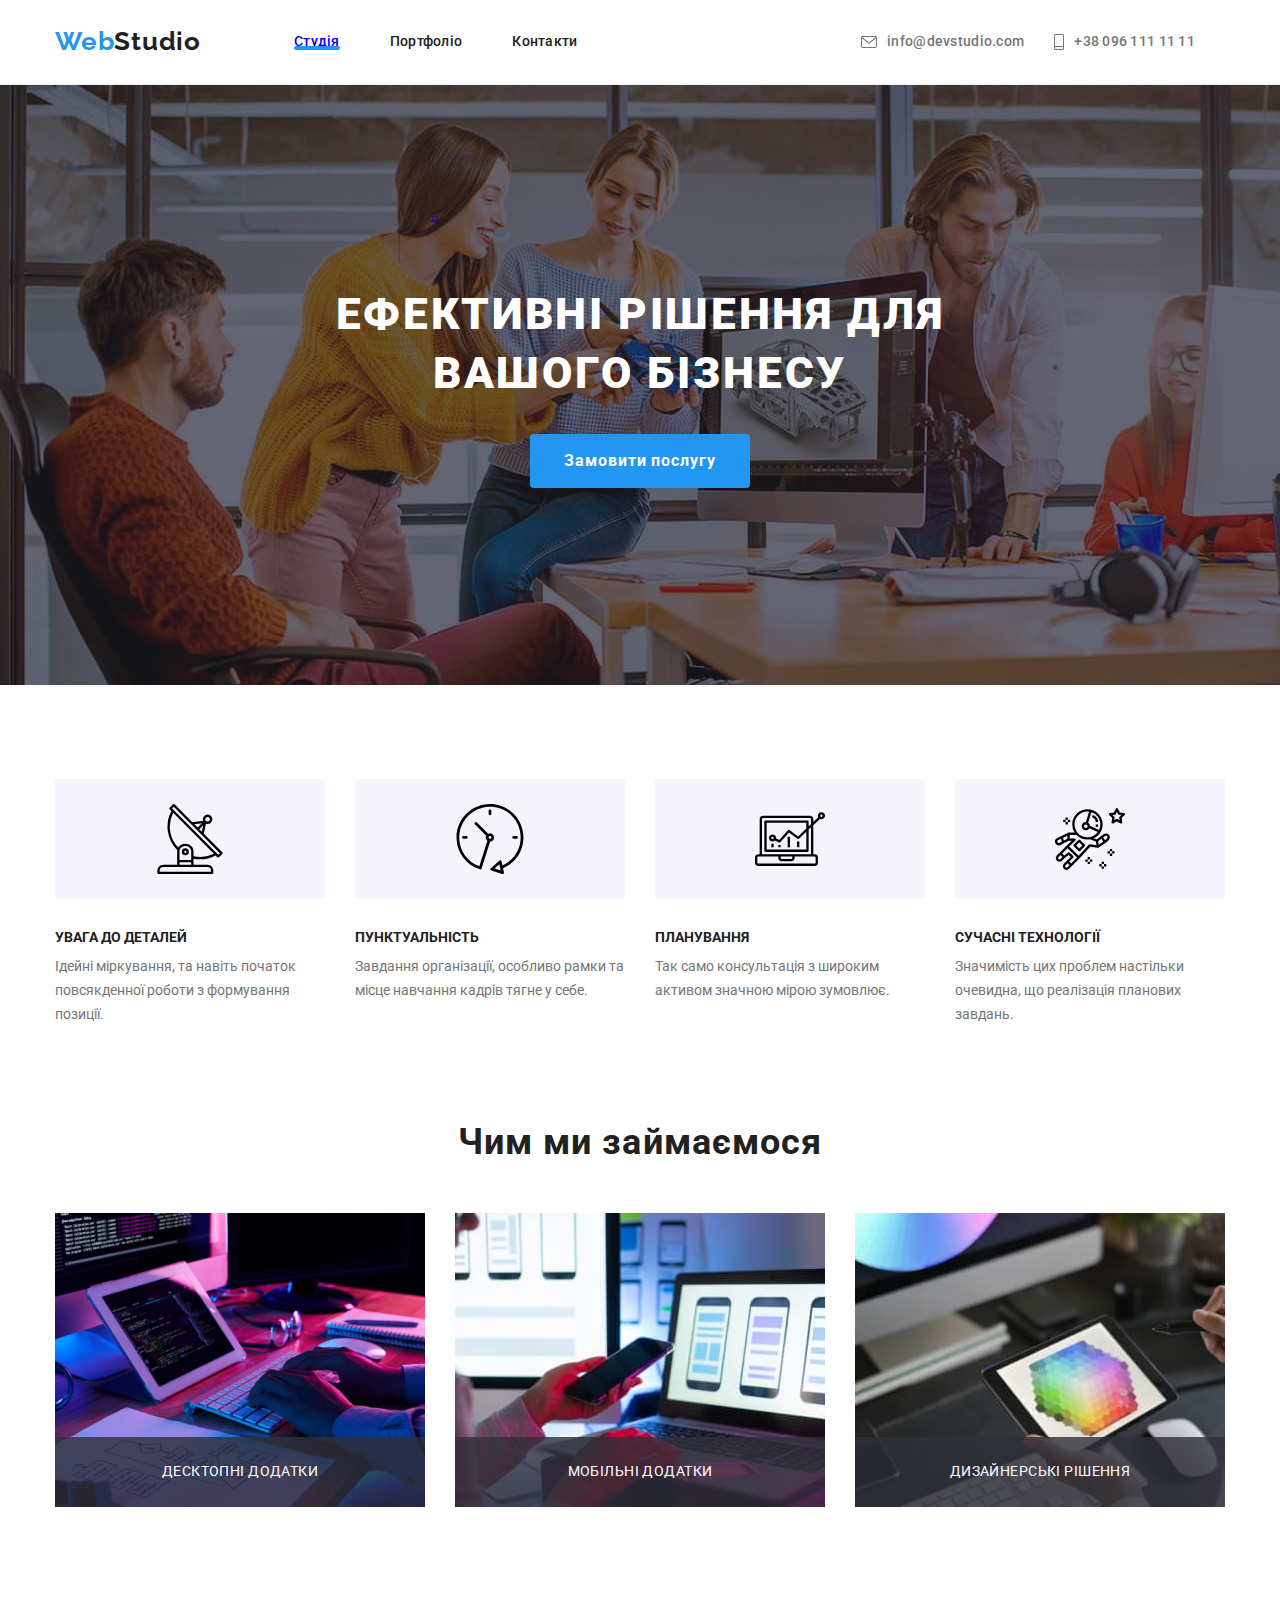
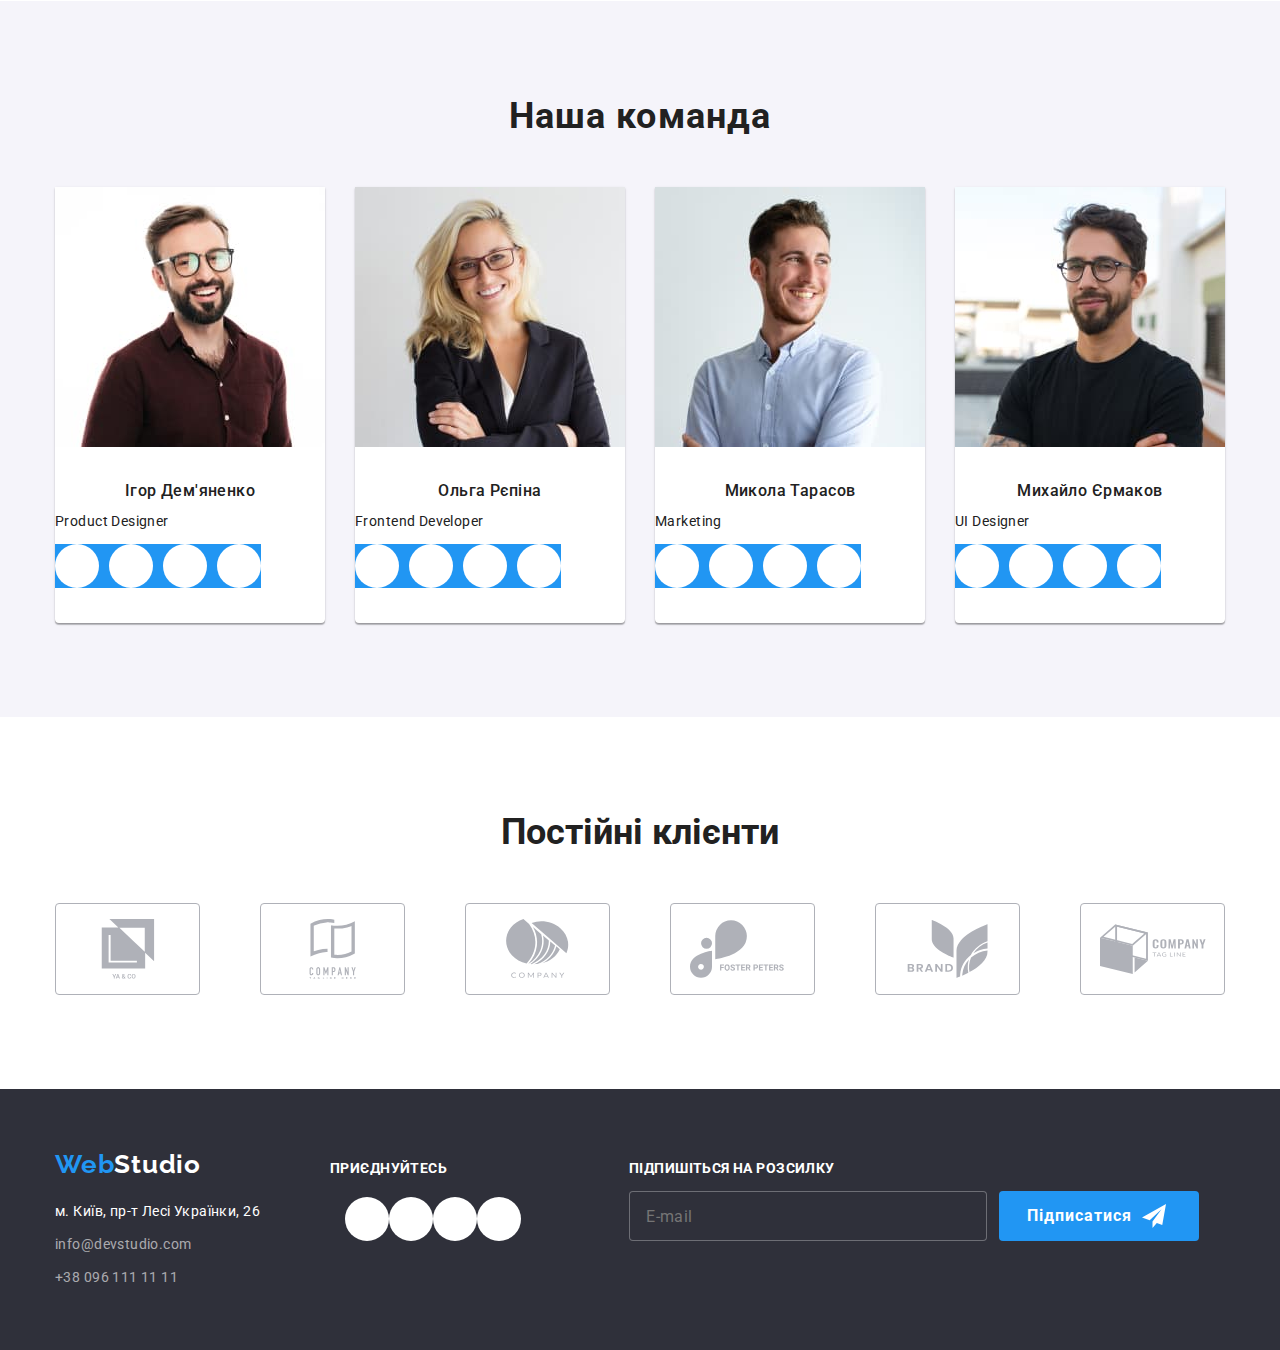
==== commit 88dab0df: "Тест" ====
--- a/index.html
+++ b/index.html
@@ -171,7 +171,7 @@
       <section class="section-team">
         <div class="container">
           <h2 class="section__primary-title">Наша команда</h2>
-          <ul class="section-list list">
+          <ul class="section-team-list list">
             <li class="section-list__item">
               <img
                 src="./images/photos/img-1.jpg"
--- a/css/main.min.css
+++ b/css/main.min.css
@@ -1 +1 @@
-:root{--primary-text-color: #212121;--secondary-text-color: #757575;--accent-color: #2196f3;--white-color: #ffffff;--body-background-color: #f5f5f5;--secondary-background-color: #f5f4fa;--primary-background-color: #2f303a;--background-color-active: #188ce8;--current-color: #afb1b8;--socialnet-background-color: rgba(255, 255, 255, 0.1);--transition-timing-function: cubic-bezier(0.4, 0, 0.2, 1)}/*! modern-normalize v1.1.0 | MIT License | https://github.com/sindresorhus/modern-normalize */*,::after,::before{box-sizing:border-box}html{-moz-tab-size:4;-o-tab-size:4;tab-size:4}html{line-height:1.15;-webkit-text-size-adjust:100%}body{margin:0}body{font-family:system-ui,-apple-system,"Segoe UI",Roboto,Helvetica,Arial,sans-serif,"Apple Color Emoji","Segoe UI Emoji"}hr{height:0;color:inherit}abbr[title]{-webkit-text-decoration:underline dotted;text-decoration:underline dotted}b,strong{font-weight:bolder}code,kbd,pre,samp{font-family:ui-monospace,SFMono-Regular,Consolas,"Liberation Mono",Menlo,monospace;font-size:1em}small{font-size:80%}sub,sup{font-size:75%;line-height:0;position:relative;vertical-align:baseline}sub{bottom:-0.25em}sup{top:-0.5em}table{text-indent:0;border-color:inherit}button,input,optgroup,select,textarea{font-family:inherit;font-size:100%;line-height:1.15;margin:0}button,select{text-transform:none}[type=button],[type=reset],[type=submit],button{-webkit-appearance:button}::-moz-focus-inner{border-style:none;padding:0}:-moz-focusring{outline:1px dotted ButtonText}:-moz-ui-invalid{box-shadow:none}legend{padding:0}progress{vertical-align:baseline}::-webkit-inner-spin-button,::-webkit-outer-spin-button{height:auto}[type=search]{-webkit-appearance:textfield;outline-offset:-2px}::-webkit-search-decoration{-webkit-appearance:none}::-webkit-file-upload-button{-webkit-appearance:button;font:inherit}summary{display:list-item}html{box-sizing:border-box}*,*::before,*::after{box-sizing:inherit}.body{font-family:"roboto",sans-serif;background-color:var(--white-color)}.reset p,h1,h2,h3,h4,h5,h6{margin:0}ul,ol{margin:0;padding-left:0}button{cursor:pointer}address{font-style:normal}.img{display:block;max-width:100%;height:auto}.container{padding:0 15px;margin-left:auto;margin-right:auto;width:1200px}.header{border-bottom:1px solid #ececec}.header .header-container{display:flex;justify-content:space-between}.header .header-link{line-height:1.14}.list{list-style:none}.link{text-decoration:none}.logo{font-family:"raleway",sans-serif;font-weight:700;font-size:26px;line-height:1.19;letter-spacing:.03em;color:var(--accent-color)}.accent{color:var(--primary-text-color)}.main-nav{display:flex;align-items:center}.site-nav-list{display:flex;align-items:center;font-weight:500;font-size:14px;line-height:1.4;letter-spacing:.02em;color:var(--primary-text-color)}.site-nav-list.list{position:relative;margin-left:93px;padding-left:0}.site-nav-list__item{margin-right:50px}.site-nav-list__item:last-child{margin-right:0}.site-nav-list__link{position:relative;display:flex;padding-top:32px;padding-bottom:32px;text-decoration:none;color:var(--primary-text-color);transition:color 250ms var(--transition-timing-function)}.site-nav-list__link:hover,.site-nav-list__link:focus{color:var(--accent-color)}.link.current{position:relative}.link.current::after{content:"";position:absolute;bottom:-1px;display:block;width:100%;height:4px;border-radius:2px;background:var(--accent-color)}.site-nav-list__link.current{color:var(--accent-color)}.site-connect-list.list{display:flex;align-items:center;margin-left:auto}.site-connect-list__item{margin-right:30px}.site-connect-list__item__item:last-child{margin-right:0px}.site-connect-list__link.link{display:flex;align-items:center;font-weight:500;font-size:14px;line-height:1.4;letter-spacing:.02em;color:var(--secondary-text-color);transition:color 250ms var(--transition-timing-function)}.site-connect-list__link:hover,.site-connect-list__link:focus{color:var(--accent-color)}.mailto-icon,.tell-icon{vertical-align:middle;margin-right:10px;fill:currentColor;transition:fill 250ms var(--transition-timing-function)}.mailto-icon:hover,.mailto-icon:focus{fill:var(--accent-color)}.tell-icon:hover,.tell-icon:focus{fill:var(--accent-color)}.hero{max-width:1600px;height:600px;margin-left:auto;margin-right:auto;text-align:center;padding-top:200px;padding-bottom:200px;background-image:linear-gradient(to right, rgba(47, 48, 58, 0.4), rgba(47, 48, 58, 0.4)),url(../images/hero/img-001.jpg);background-color:var(--primary-background-color)}.hero-title{max-width:696px;font-weight:900;font-size:44px;margin:0 auto 30px;line-height:1.36;letter-spacing:.06em;text-transform:uppercase;color:var(--white-color)}.button{margin-top:0;border-color:rgba(0,0,0,0);border-radius:4px;padding:10px 32px;font-family:"roboto",sans-serif;font-weight:700;font-size:16px;line-height:1.88;letter-spacing:.06em;color:var(--white-color);background-color:var(--accent-color);cursor:pointer}.button--primary{color:var(--white-color);background-color:var(--accent-color);transition:background-color 250ms var(--transition-timing-function),color 250ms var(--transition-timing-function)}.button--secondary{color:var(--primary-text-color);background-color:var(--secondary-background-color);transition:background-color 250ms var(--transition-timing-function),color 250ms var(--transition-timing-function)}.button:hover,.button:focus{background-color:var(--background-color-active)}.section__primary-title{text-align:center;margin-top:0;margin-bottom:50px;font-weight:700;font-size:36px;line-height:1.17;letter-spacing:.03em;color:var(--primary-text-color)}.section__secondary-title{text-align:start;margin-top:0;margin-bottom:10px;font-weight:700;font-size:14px;line-height:1.17;text-transform:uppercase;color:var(--primary-text-color)}.visually-hidden{position:absolute;white-space:nowrap;width:1px;height:1px;overflow:hidden;border:0;padding:0;clip:rect(0 0 0 0);-webkit-clip-path:inset(50%);clip-path:inset(50%);margin:-1px}.section-features{padding-top:94px;padding-bottom:94px}.section-features-list.list{display:flex;gap:30px}.section-features-list__item{display:block;min-width:270px}.section-features__txt{text-align:start;margin-top:0;margin-bottom:0;font-weight:400;font-size:14px;line-height:1.71;color:var(--secondary-text-color)}.features-item{width:270px;height:120px;margin-bottom:30px;padding:25px 100px;border-radius:4px;background:var(--secondary-background-color)}.section-description{padding-bottom:94px}.section-description-list.list{display:flex;gap:30px}.item-thumb{position:relative}.item-thumb__wrap{position:absolute;bottom:0;width:370px;height:70px;font-size:14px;line-height:1.14;text-align:center;letter-spacing:.03em;text-transform:uppercase;color:var(--white-color);background-color:rgba(47,48,58,.8)}.item-thumb__text{position:absolute;margin:0 auto;top:50%;left:50%;transform:translate(-50%, -50%)}.section-team{padding-top:94px;padding-bottom:94px;font-size:14px;line-height:1.14;letter-spacing:.03em;color:var(--primary-text-color);background-color:var(--secondary-background-color)}.section-list .list{display:flex}.section-list__item{gap:30px;width:270px;box-shadow:0px 1px 3px rgba(0,0,0,.12),0px 1px 1px rgba(0,0,0,.14),0px 2px 1px rgba(0,0,0,.2);border-radius:0px 0px 4px 4px;background-color:var(--white-color)}.section-list__member{text-align:center;margin-top:30px;margin-bottom:10px;font-weight:500;font-size:16px;line-height:1.19;color:var(--primary-text-color)}.section-list__member__role{text-align:center;margin-top:0;margin-bottom:30px;font-size:16px;line-height:1.19;color:var(--secondary-text-color)}.socialnet-list{display:flex}.socialnet-list .list{display:flex;margin-bottom:35px;gap:10px;justify-content:center;background-color:var(--white-color)}.socialnet-list__item{display:flex;width:44px;height:44px;border-radius:50%;background-color:var(--white-color);justify-content:center;align-items:center}.socialnet-list__item__link .link{width:100%;height:100%;display:flex;align-items:center;justify-content:center;border-radius:50%;transition:background-color 250ms var(--transition-timing-function)}.socialnet-list__item__link:hover,.socialnet-list__item__link:focus{background-color:var(--accent-color)}.socialnet-list__item__link:hover .team-icon,.socialnet-list__item__link:focus .team-icon{background-color:var(--accent-color);fill:var(--white-color)}.team-icon{width:20px;height:20px;fill:var(--current-color);transition:fill,background-color 250ms var(--transition-timing-function)}.clients{display:block}.section-clients{padding-top:94px;padding-bottom:94px;font-size:24px;line-height:1.17;text-align:center;color:var(--primary-text-color)}.logo-list .list{display:flex;margin-top:50px}.logo-list .list__item{width:170px;height:92px;margin-right:30px}.logo-list .list__link{width:100%;height:100%;display:flex;align-items:center;justify-content:center;border-radius:4px;border:1px solid var(--current-color);background-color:var(--white-color);transition:border 250ms var(--transition-timing-function)}.logo-list .list__link:hover,.logo-list .list__link:focus{border:1px solid var(--accent-color)}.logo-list .list__link:hover .logo-list .list-icon,.logo-list .list__link:focus .logo-list .list-icon{fill:var(--accent-color)}.logo-list .list__item:last-child{margin-right:0}.clients-icon{width:106px;height:60px;fill:var(--current-color);transition:fill 250ms var(--transition-timing-function)}.footer{display:flex;padding-top:60px;padding-bottom:60px;background-color:var(--primary-background-color)}.footer-wrap{display:flex;align-items:baseline}.footer-list.list{display:flex;flex-direction:column;gap:9px}.footer-list .link{margin-bottom:9px;font-style:normal;font-weight:400;font-size:14px;line-height:1.71;letter-spacing:.03em;color:rgba(255,255,255,.6);transition:color 250ms var(--transition-timing-function)}.footer-list .map-link{color:var(--white-color)}.footer-list .link:hover,.footer-list .link:focus{color:var(--accent-color)}.footer-link{display:block;margin-left:70px;text-align:start;width:206px;height:80px}.footer-title{margin-top:0;font-weight:700;font-size:14px;line-height:1.14;letter-spacing:.03em;text-transform:uppercase;color:var(--white-color)}.address{margin-top:20px}.footer-socialnet{display:flex;width:206px;height:44px;justify-content:space-evenly;margin-left:0;margin-right:0;margin-top:20px}.socialnet-list .list{display:flex;gap:10px;justify-items:center}.socialnet-list .list__item{width:44px;height:44px;border-radius:50%;background-color:var(--socialnet-background-color)}.socialnet-list .list__link{width:100%;height:100%;display:flex;align-items:center;justify-content:center;border-radius:50%;transition:background-color 250ms var(--transition-timing-function)}.socialnet-list .list__link:hover,.socialnet-list .list__link:focus{background-color:var(--accent-color)}.socialnet-list .list__link:hover .footer-team-icon,.socialnet-list .list__link:focus .footer-team-icon{background-color:var(--accent-color);fill:var(--white-color)}.team-icon{width:20px;height:20px;fill:var(--white-color);transition:fill,background-color 250ms var(--transition-timing-function)}.footer .accent{color:var(--white-color)}.backdrop{position:fixed;top:0;left:0;width:100%;height:100%;background-color:rgba(0,0,0,.2);opacity:1;transition:opacity 250ms var(--transition-timing-function),visibility 250ms var(--transition-timing-function)}.backdrop.is-hidden{opacity:0;visibility:hidden;pointer-events:none}.backdrop.is-hidden__modal{transform:translate(-50%, -50%) scale(1.3) rotate(360deg)}.modal{position:absolute;text-align:center;padding:40px;top:50%;left:50%;transform:translate(-50%, -50%) scale(1) rotate(0);width:528px;height:581px;border-radius:4px;background-color:#fff;transition:transform 250ms var(--transition-timing-function);font-weight:700;font-size:20px;line-height:1.15;letter-spacing:.03em;color:#212121}.modal-title{margin:0 0 12px}.close-button{position:absolute;top:0;right:0;border:1px solid rgba(0,0,0,.1);border-radius:50%;width:30px;height:30px;margin-top:8px;margin-right:8px;background-color:var(--white-color);transition:fill 250ms var(--transition-timing-function)}.close-button-icon{position:absolute;transform:translate(-50%, -50%)}.close-button-button:hover,.close-button-button:focus{fill:var(--accent-color)}.form{display:block;width:570px;height:86px;margin-left:93px;font-size:14px;line-height:1.14;letter-spacing:.03em;text-transform:uppercase;color:var(--white-color)}.input-mail{width:358px;height:50px;margin-right:12px;border:1px solid rgba(255,255,255,.3);border-radius:4px;font-weight:400;font-size:16px;line-height:1.3;padding-left:16px;letter-spacing:.03em;color:rgba(255,255,255,.6);background-color:var(--primary-background-color)}.button-submit{display:flex;align-items:center;text-align:center;width:200px;height:50px;padding-left:28px;border-radius:4px;border:none;font-weight:700;font-size:16px;line-height:1.18;letter-spacing:.06em;color:var(--white-color);background-color:var(--accent-color)}.button-submit::after{content:"";width:24px;height:24px;display:inline-block;margin-left:10px;background-image:url(../images/icon-send.svg);background-size:contain;fill:var(--white-color)}.form-field{display:flex}.form-field__input::-moz-placeholder{display:block}.form-field__input:-ms-input-placeholder{display:block}.form-field__input::placeholder{display:block}.feedback{display:block;width:448px;height:342px;align-items:center;font-weight:400;font-size:12px;line-height:1.17;letter-spacing:.01em;color:var(--secondary-text-color)}.feedback-field{position:relative;display:flex;margin-bottom:10px;flex-direction:column;text-align:start}.feedback-input{height:40px;padding-left:40px;border:1px solid rgba(33,33,33,.2);border-radius:4px;cursor:pointer;margin-top:4px;transition:border 250ms var(--transition-timing-function)}.feedback-input:focus-within{border:1px solid var(--accent-color);outline:none}.feedback-input:focus-within+.feedback-icon{fill:var(--accent-color)}.feedback-icon{position:absolute;width:18px;height:18px;top:50%;margin-left:12px;transition:fill 250ms var(--transition-timing-function)}.feedback-button-submit{margin-top:30px;height:50px;padding:10px 52px;border-radius:4px;border:none;font-weight:700;font-size:16px;line-height:1.18;letter-spacing:.06em;color:var(--white-color);background-color:var(--accent-color)}.comment-input{padding:12px 16px;height:120px;margin-bottom:20px;margin-top:4px;resize:none;border:1px solid rgba(33,33,33,.2);border-radius:4px;color:rgba(117,117,117,.5)}.comment-input:focus-within{border:1px solid var(--accent-color);outline:none}.agreement-field{position:relative;margin-top:20px;font-weight:400;font-size:14px;line-height:1.7;letter-spacing:.03em;color:var(--secondary-text-color)}.agreement-field-term{-webkit-text-decoration-line:underline;text-decoration-line:underline;margin-left:3px;color:var(--accent-color)}.agreement-field-icon{border:1px solid #212121;border-radius:2px;transition:250ms var(--transition-timing-function)}.checkbox-icon{position:absolute;top:12%;left:2%;width:16px;height:15px}.checkbox:checked+.agreement-icon{background-color:var(--accent-color);border:none}.button-filter{display:inline-block;min-width:130px;padding:6px 22px;margin-left:auto;margin-right:auto;font-family:"roboto",sans-serif;font-weight:700;font-size:16px;line-height:1.88;letter-spacing:.06em;cursor:pointer;border-radius:4px;border:none;color:var(--primary-text-color);background-color:var(--secondary-background-color);transition-property:color,background-color,box-shadow;transition-duration:250ms;transition-timing-function:cubic-bezier(0.4, 0, 0.2, 1)}.button-filter:hover,.button-filter:focus{color:var(--white-color);background-color:var(--accent-color);box-shadow:0px 3px 1px rgba(0,0,0,.1),0px 1px 2px rgba(0,0,0,.08),0px 2px 2px rgba(0,0,0,.12)}.button-list .list{margin-top:0}.button-list .list{display:flex;justify-content:center;margin-bottom:50px}.button-list .list__item{margin-right:8px}.button-list .list__item:last-child{margin-right:0}.section{padding-top:94px;padding-bottom:94px;margin-top:0;margin-bottom:0}.section-portfolio-list .list{display:flex;flex-wrap:wrap;gap:30px;margin-bottom:0}.section-portfolio-list .list__title{margin-bottom:4px;font-weight:700;font-size:18px;line-height:2;letter-spacing:.06em;color:var(--primary-text-color)}.section-portfolio-list .list__txt{margin:0;font-weight:400;font-size:16px;line-height:1.88;letter-spacing:.03em;color:var(--secondary-text-color)}.thumb{position:relative;overflow:hidden}.overlay-text{position:absolute;bottom:0;margin:0 auto;padding:63px 24px;font-size:18px;line-height:1.6;letter-spacing:.03em;color:var(--white-color);background-color:rgba(33,150,243,.9);transform:translateY(100%);transition:transform 250ms var(--transition-timing-function)}.section-portfolio-list__item{width:calc((100% - 60px)/3);transition:box-shadow 250ms var(--transition-timing-function)}.section-portfolio-list__item:hover .overlay-text{transform:translateY(0)}.section-portfolio-list__item:hover,.section-portfolio-list__item:focus{box-shadow:0px 1px 1px rgba(0,0,0,.12),0px 4px 4px rgba(0,0,0,.06),1px 4px 6px rgba(0,0,0,.16)}.section-portfolio-list__item:nth-last-child(-n+3){margin-bottom:0}.section-portfolio-list__item:nth-child(3n){margin-right:0}.description{width:370px;padding:20px 24px;border:1px solid #eee;border-top:none}/*# sourceMappingURL=main.min.css.map */+:root{--primary-text-color: #212121;--secondary-text-color: #757575;--accent-color: #2196f3;--white-color: #ffffff;--body-background-color: #f5f5f5;--secondary-background-color: #f5f4fa;--primary-background-color: #2f303a;--background-color-active: #188ce8;--current-color: #afb1b8;--socialnet-background-color: rgba(255, 255, 255, 0.1);--transition-timing-function: cubic-bezier(0.4, 0, 0.2, 1)}/*! modern-normalize v1.1.0 | MIT License | https://github.com/sindresorhus/modern-normalize */*,::after,::before{box-sizing:border-box}html{-moz-tab-size:4;-o-tab-size:4;tab-size:4}html{line-height:1.15;-webkit-text-size-adjust:100%}body{margin:0}body{font-family:system-ui,-apple-system,"Segoe UI",Roboto,Helvetica,Arial,sans-serif,"Apple Color Emoji","Segoe UI Emoji"}hr{height:0;color:inherit}abbr[title]{-webkit-text-decoration:underline dotted;text-decoration:underline dotted}b,strong{font-weight:bolder}code,kbd,pre,samp{font-family:ui-monospace,SFMono-Regular,Consolas,"Liberation Mono",Menlo,monospace;font-size:1em}small{font-size:80%}sub,sup{font-size:75%;line-height:0;position:relative;vertical-align:baseline}sub{bottom:-0.25em}sup{top:-0.5em}table{text-indent:0;border-color:inherit}button,input,optgroup,select,textarea{font-family:inherit;font-size:100%;line-height:1.15;margin:0}button,select{text-transform:none}[type=button],[type=reset],[type=submit],button{-webkit-appearance:button}::-moz-focus-inner{border-style:none;padding:0}:-moz-focusring{outline:1px dotted ButtonText}:-moz-ui-invalid{box-shadow:none}legend{padding:0}progress{vertical-align:baseline}::-webkit-inner-spin-button,::-webkit-outer-spin-button{height:auto}[type=search]{-webkit-appearance:textfield;outline-offset:-2px}::-webkit-search-decoration{-webkit-appearance:none}::-webkit-file-upload-button{-webkit-appearance:button;font:inherit}summary{display:list-item}html{box-sizing:border-box}*,*::before,*::after{box-sizing:inherit}.body{font-family:"roboto",sans-serif;background-color:var(--white-color)}.reset p,h1,h2,h3,h4,h5,h6{margin:0}ul,ol{margin:0;padding-left:0}button{cursor:pointer}address{font-style:normal}.img{display:block;max-width:100%;height:auto}.container{padding:0 15px;margin-left:auto;margin-right:auto;width:1200px}.header{border-bottom:1px solid #ececec}.header .header-container{display:flex;justify-content:space-between}.header .header-link{line-height:1.14}.list{list-style:none}.link{text-decoration:none}.logo{font-family:"raleway",sans-serif;font-weight:700;font-size:26px;line-height:1.19;letter-spacing:.03em;color:var(--accent-color)}.accent{color:var(--primary-text-color)}.main-nav{display:flex;align-items:center}.site-nav-list{display:flex;align-items:center;font-weight:500;font-size:14px;line-height:1.4;letter-spacing:.02em;color:var(--primary-text-color)}.site-nav-list.list{position:relative;margin-left:93px;padding-left:0}.site-nav-list__item{margin-right:50px}.site-nav-list__item:last-child{margin-right:0}.site-nav-list__link{position:relative;display:flex;padding-top:32px;padding-bottom:32px;text-decoration:none;color:var(--primary-text-color);transition:color 250ms var(--transition-timing-function)}.site-nav-list__link:hover,.site-nav-list__link:focus{color:var(--accent-color)}.link.current{position:relative}.link.current::after{content:"";position:absolute;bottom:-1px;display:block;width:100%;height:4px;border-radius:2px;background:var(--accent-color)}.site-nav-list__link.current{color:var(--accent-color)}.site-connect-list.list{display:flex;align-items:center;margin-left:auto}.site-connect-list__item{margin-right:30px}.site-connect-list__item__item:last-child{margin-right:0px}.site-connect-list__link.link{display:flex;align-items:center;font-weight:500;font-size:14px;line-height:1.4;letter-spacing:.02em;color:var(--secondary-text-color);transition:color 250ms var(--transition-timing-function)}.site-connect-list__link:hover,.site-connect-list__link:focus{color:var(--accent-color)}.mailto-icon,.tell-icon{vertical-align:middle;margin-right:10px;fill:currentColor;transition:fill 250ms var(--transition-timing-function)}.mailto-icon:hover,.mailto-icon:focus{fill:var(--accent-color)}.tell-icon:hover,.tell-icon:focus{fill:var(--accent-color)}.hero{max-width:1600px;height:600px;margin-left:auto;margin-right:auto;text-align:center;padding-top:200px;padding-bottom:200px;background-image:linear-gradient(to right, rgba(47, 48, 58, 0.4), rgba(47, 48, 58, 0.4)),url(../images/hero/img-001.jpg);background-color:var(--primary-background-color)}.hero-title{max-width:696px;font-weight:900;font-size:44px;margin:0 auto 30px;line-height:1.36;letter-spacing:.06em;text-transform:uppercase;color:var(--white-color)}.button{margin-top:0;border-color:rgba(0,0,0,0);border-radius:4px;padding:10px 32px;font-family:"roboto",sans-serif;font-weight:700;font-size:16px;line-height:1.88;letter-spacing:.06em;color:var(--white-color);background-color:var(--accent-color);cursor:pointer}.button--primary{color:var(--white-color);background-color:var(--accent-color);transition:background-color 250ms var(--transition-timing-function),color 250ms var(--transition-timing-function)}.button--secondary{color:var(--primary-text-color);background-color:var(--secondary-background-color);transition:background-color 250ms var(--transition-timing-function),color 250ms var(--transition-timing-function)}.button:hover,.button:focus{background-color:var(--background-color-active)}.section__primary-title{text-align:center;margin-top:0;margin-bottom:50px;font-weight:700;font-size:36px;line-height:1.17;letter-spacing:.03em;color:var(--primary-text-color)}.section__secondary-title{text-align:start;margin-top:0;margin-bottom:10px;font-weight:700;font-size:14px;line-height:1.17;text-transform:uppercase;color:var(--primary-text-color)}.visually-hidden{position:absolute;white-space:nowrap;width:1px;height:1px;overflow:hidden;border:0;padding:0;clip:rect(0 0 0 0);-webkit-clip-path:inset(50%);clip-path:inset(50%);margin:-1px}.section-features{padding-top:94px;padding-bottom:94px}.section-features-list.list{display:flex;gap:30px}.section-features-list__item{display:block;min-width:270px}.section-features__txt{text-align:start;margin-top:0;margin-bottom:0;font-weight:400;font-size:14px;line-height:1.71;color:var(--secondary-text-color)}.features-item{width:270px;height:120px;margin-bottom:30px;padding:25px 100px;border-radius:4px;background:var(--secondary-background-color)}.section-description{padding-bottom:94px}.section-description-list.list{display:flex;gap:30px}.item-thumb{position:relative}.item-thumb__wrap{position:absolute;bottom:0;width:370px;height:70px;font-size:14px;line-height:1.14;text-align:center;letter-spacing:.03em;text-transform:uppercase;color:var(--white-color);background-color:rgba(47,48,58,.8)}.item-thumb__text{position:absolute;margin:0 auto;top:50%;left:50%;transform:translate(-50%, -50%)}.section-team{padding-top:94px;padding-bottom:94px;font-size:14px;line-height:1.14;letter-spacing:.03em;color:var(--primary-text-color);background-color:var(--secondary-background-color)}.section-team-list.list{display:flex;gap:30px}.section-list__item{width:270px;box-shadow:0px 1px 3px rgba(0,0,0,.12),0px 1px 1px rgba(0,0,0,.14),0px 2px 1px rgba(0,0,0,.2);border-radius:0px 0px 4px 4px;background-color:var(--white-color)}.section-list__member{text-align:center;margin-top:30px;margin-bottom:10px;font-weight:500;font-size:16px;line-height:1.19;color:var(--primary-text-color)}.section-list__member__role{text-align:center;margin-top:0;margin-bottom:30px;font-size:16px;line-height:1.19;color:var(--secondary-text-color)}.socialnet-list{display:flex}.socialnet-list .list{display:flex;margin-bottom:35px;gap:10px;justify-content:center;background-color:var(--accent-color)}.socialnet-list__item{display:flex;width:44px;height:44px;border-radius:50%;background-color:var(--white-color);justify-content:center;align-items:center}.socialnet-list__item__link .link{width:100%;height:100%;display:flex;align-items:center;justify-content:center;border-radius:50%;transition:background-color 250ms var(--transition-timing-function)}.socialnet-list__item__link:hover,.socialnet-list__item__link:focus{background-color:var(--accent-color)}.socialnet-list__item__link:hover .team-icon,.socialnet-list__item__link:focus .team-icon{background-color:var(--accent-color);fill:var(--white-color)}.team-icon{width:20px;height:20px;fill:var(--current-color);transition:fill,background-color 250ms var(--transition-timing-function)}.clients{display:block}.section-clients{padding-top:94px;padding-bottom:94px;font-size:24px;line-height:1.17;text-align:center;color:var(--primary-text-color)}.logo-list.list{display:flex;gap:30px;margin-top:50px;justify-content:center}.logo-list__item{width:170px;height:92px;margin-right:30px}.logo-list__link{width:100%;height:100%;display:flex;align-items:center;justify-content:center;border-radius:4px;border:1px solid var(--current-color);background-color:var(--white-color);transition:border 250ms var(--transition-timing-function)}.logo-list__link:hover,.logo-list__link:focus{border:1px solid var(--accent-color)}.logo-list__link:hover .logo-list-clients-icon,.logo-list__link:focus .logo-list-clients-icon{fill:var(--accent-color)}.logo-list__item:last-child{margin-right:0}.clients-icon{width:106px;height:60px;fill:var(--current-color);transition:fill 250ms var(--transition-timing-function)}.footer{display:flex;padding-top:60px;padding-bottom:60px;background-color:var(--primary-background-color)}.footer-wrap{display:flex;align-items:baseline}.footer-list.list{display:flex;flex-direction:column;gap:9px}.footer-list .link{margin-bottom:9px;font-style:normal;font-weight:400;font-size:14px;line-height:1.71;letter-spacing:.03em;color:rgba(255,255,255,.6);transition:color 250ms var(--transition-timing-function)}.footer-list .map-link{color:var(--white-color)}.footer-list .link:hover,.footer-list .link:focus{color:var(--accent-color)}.footer-link{display:block;margin-left:70px;text-align:start;width:206px;height:80px}.footer-title{margin-top:0;font-weight:700;font-size:14px;line-height:1.14;letter-spacing:.03em;text-transform:uppercase;color:var(--white-color)}.address{margin-top:20px}.footer-socialnet{display:flex;width:206px;height:44px;justify-content:space-evenly;margin-left:0;margin-right:0;margin-top:20px}.socialnet-list .list{display:flex;gap:10px;justify-items:center}.socialnet-list .list__item{width:44px;height:44px;border-radius:50%;background-color:var(--socialnet-background-color)}.socialnet-list .list__link{width:100%;height:100%;display:flex;align-items:center;justify-content:center;border-radius:50%;transition:background-color 250ms var(--transition-timing-function)}.socialnet-list .list__link:hover,.socialnet-list .list__link:focus{background-color:var(--accent-color)}.socialnet-list .list__link:hover .footer-team-icon,.socialnet-list .list__link:focus .footer-team-icon{background-color:var(--accent-color);fill:var(--white-color)}.team-icon{width:20px;height:20px;fill:var(--white-color);transition:fill,background-color 250ms var(--transition-timing-function)}.footer .accent{color:var(--white-color)}.backdrop{position:fixed;top:0;left:0;width:100%;height:100%;background-color:rgba(0,0,0,.2);opacity:1;transition:opacity 250ms var(--transition-timing-function),visibility 250ms var(--transition-timing-function)}.backdrop.is-hidden{opacity:0;visibility:hidden;pointer-events:none}.backdrop.is-hidden__modal{transform:translate(-50%, -50%) scale(1.3) rotate(360deg)}.modal{position:absolute;text-align:center;padding:40px;top:50%;left:50%;transform:translate(-50%, -50%) scale(1) rotate(0);width:528px;height:581px;border-radius:4px;background-color:#fff;transition:transform 250ms var(--transition-timing-function);font-weight:700;font-size:20px;line-height:1.15;letter-spacing:.03em;color:#212121}.modal-title{margin:0 0 12px}.close-button{position:absolute;top:0;right:0;border:1px solid rgba(0,0,0,.1);border-radius:50%;width:30px;height:30px;margin-top:8px;margin-right:8px;background-color:var(--white-color);transition:fill 250ms var(--transition-timing-function)}.close-button-icon{position:absolute;transform:translate(-50%, -50%)}.close-button-button:hover,.close-button-button:focus{fill:var(--accent-color)}.form{display:block;width:570px;height:86px;margin-left:93px;font-size:14px;line-height:1.14;letter-spacing:.03em;text-transform:uppercase;color:var(--white-color)}.input-mail{width:358px;height:50px;margin-right:12px;border:1px solid rgba(255,255,255,.3);border-radius:4px;font-weight:400;font-size:16px;line-height:1.3;padding-left:16px;letter-spacing:.03em;color:rgba(255,255,255,.6);background-color:var(--primary-background-color)}.button-submit{display:flex;align-items:center;text-align:center;width:200px;height:50px;padding-left:28px;border-radius:4px;border:none;font-weight:700;font-size:16px;line-height:1.18;letter-spacing:.06em;color:var(--white-color);background-color:var(--accent-color)}.button-submit::after{content:"";width:24px;height:24px;display:inline-block;margin-left:10px;background-image:url(../images/icon-send.svg);background-size:contain;fill:var(--white-color)}.form-field{display:flex}.form-field__input::-moz-placeholder{display:block}.form-field__input:-ms-input-placeholder{display:block}.form-field__input::placeholder{display:block}.feedback{display:block;width:448px;height:342px;align-items:center;font-weight:400;font-size:12px;line-height:1.17;letter-spacing:.01em;color:var(--secondary-text-color)}.feedback-field{position:relative;display:flex;margin-bottom:10px;flex-direction:column;text-align:start}.feedback-input{height:40px;padding-left:40px;border:1px solid rgba(33,33,33,.2);border-radius:4px;cursor:pointer;margin-top:4px;transition:border 250ms var(--transition-timing-function)}.feedback-input:focus-within{border:1px solid var(--accent-color);outline:none}.feedback-input:focus-within+.feedback-icon{fill:var(--accent-color)}.feedback-icon{position:absolute;width:18px;height:18px;top:50%;margin-left:12px;transition:fill 250ms var(--transition-timing-function)}.feedback-button-submit{margin-top:30px;height:50px;padding:10px 52px;border-radius:4px;border:none;font-weight:700;font-size:16px;line-height:1.18;letter-spacing:.06em;color:var(--white-color);background-color:var(--accent-color)}.comment-input{padding:12px 16px;height:120px;margin-bottom:20px;margin-top:4px;resize:none;border:1px solid rgba(33,33,33,.2);border-radius:4px;color:rgba(117,117,117,.5)}.comment-input:focus-within{border:1px solid var(--accent-color);outline:none}.agreement-field{position:relative;margin-top:20px;font-weight:400;font-size:14px;line-height:1.7;letter-spacing:.03em;color:var(--secondary-text-color)}.agreement-field-term{-webkit-text-decoration-line:underline;text-decoration-line:underline;margin-left:3px;color:var(--accent-color)}.agreement-field-icon{border:1px solid #212121;border-radius:2px;transition:250ms var(--transition-timing-function)}.checkbox-icon{position:absolute;top:12%;left:2%;width:16px;height:15px}.checkbox:checked+.agreement-icon{background-color:var(--accent-color);border:none}.button-filter{display:inline-block;min-width:130px;padding:6px 22px;margin-left:auto;margin-right:auto;font-family:"roboto",sans-serif;font-weight:700;font-size:16px;line-height:1.88;letter-spacing:.06em;cursor:pointer;border-radius:4px;border:none;color:var(--primary-text-color);background-color:var(--secondary-background-color);transition-property:color,background-color,box-shadow;transition-duration:250ms;transition-timing-function:cubic-bezier(0.4, 0, 0.2, 1)}.button-filter:hover,.button-filter:focus{color:var(--white-color);background-color:var(--accent-color);box-shadow:0px 3px 1px rgba(0,0,0,.1),0px 1px 2px rgba(0,0,0,.08),0px 2px 2px rgba(0,0,0,.12)}.button-list .list{margin-top:0}.button-list .list{display:flex;justify-content:center;margin-bottom:50px}.button-list .list__item{margin-right:8px}.button-list .list__item:last-child{margin-right:0}.section{padding-top:94px;padding-bottom:94px;margin-top:0;margin-bottom:0}.section-portfolio-list .list{display:flex;flex-wrap:wrap;gap:30px;margin-bottom:0}.section-portfolio-list .list__title{margin-bottom:4px;font-weight:700;font-size:18px;line-height:2;letter-spacing:.06em;color:var(--primary-text-color)}.section-portfolio-list .list__txt{margin:0;font-weight:400;font-size:16px;line-height:1.88;letter-spacing:.03em;color:var(--secondary-text-color)}.thumb{position:relative;overflow:hidden}.overlay-text{position:absolute;bottom:0;margin:0 auto;padding:63px 24px;font-size:18px;line-height:1.6;letter-spacing:.03em;color:var(--white-color);background-color:rgba(33,150,243,.9);transform:translateY(100%);transition:transform 250ms var(--transition-timing-function)}.section-portfolio-list__item{width:calc((100% - 60px)/3);transition:box-shadow 250ms var(--transition-timing-function)}.section-portfolio-list__item:hover .overlay-text{transform:translateY(0)}.section-portfolio-list__item:hover,.section-portfolio-list__item:focus{box-shadow:0px 1px 1px rgba(0,0,0,.12),0px 4px 4px rgba(0,0,0,.06),1px 4px 6px rgba(0,0,0,.16)}.section-portfolio-list__item:nth-last-child(-n+3){margin-bottom:0}.section-portfolio-list__item:nth-child(3n){margin-right:0}.description{width:370px;padding:20px 24px;border:1px solid #eee;border-top:none}/*# sourceMappingURL=main.min.css.map */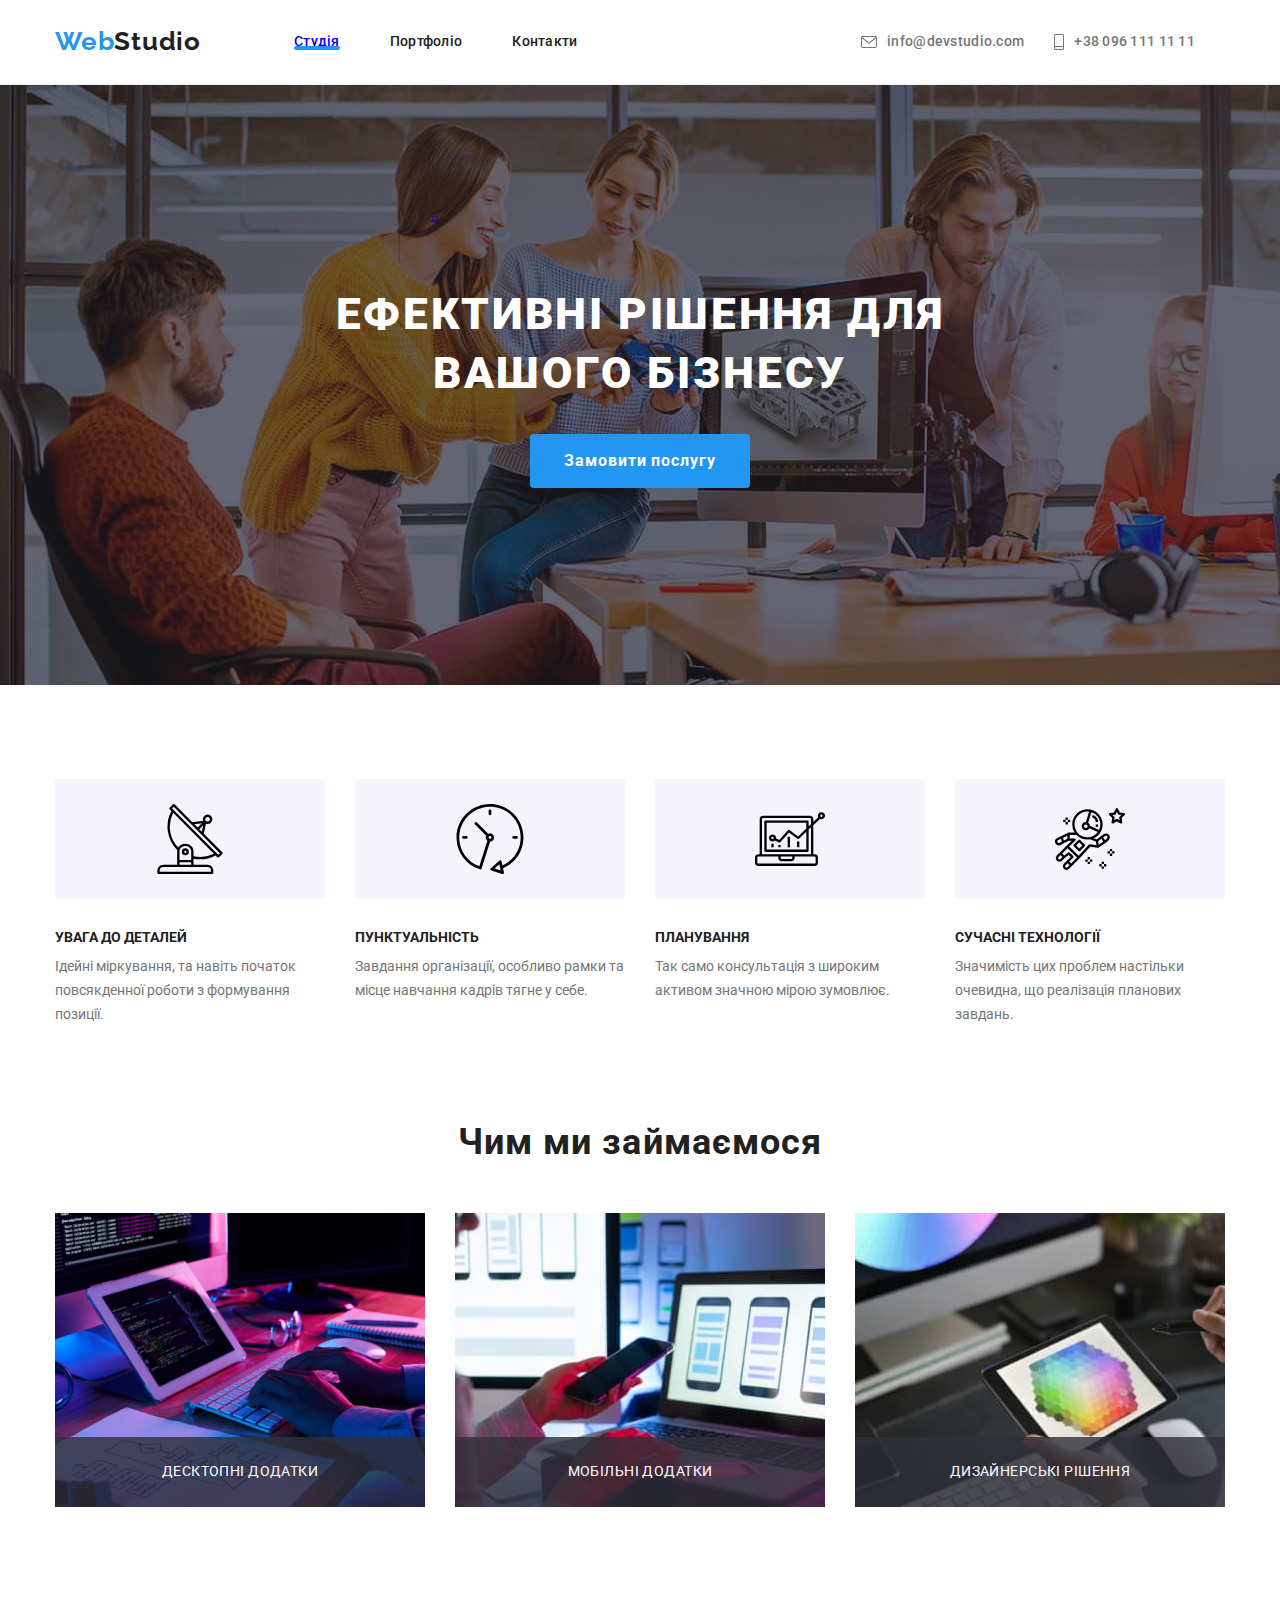
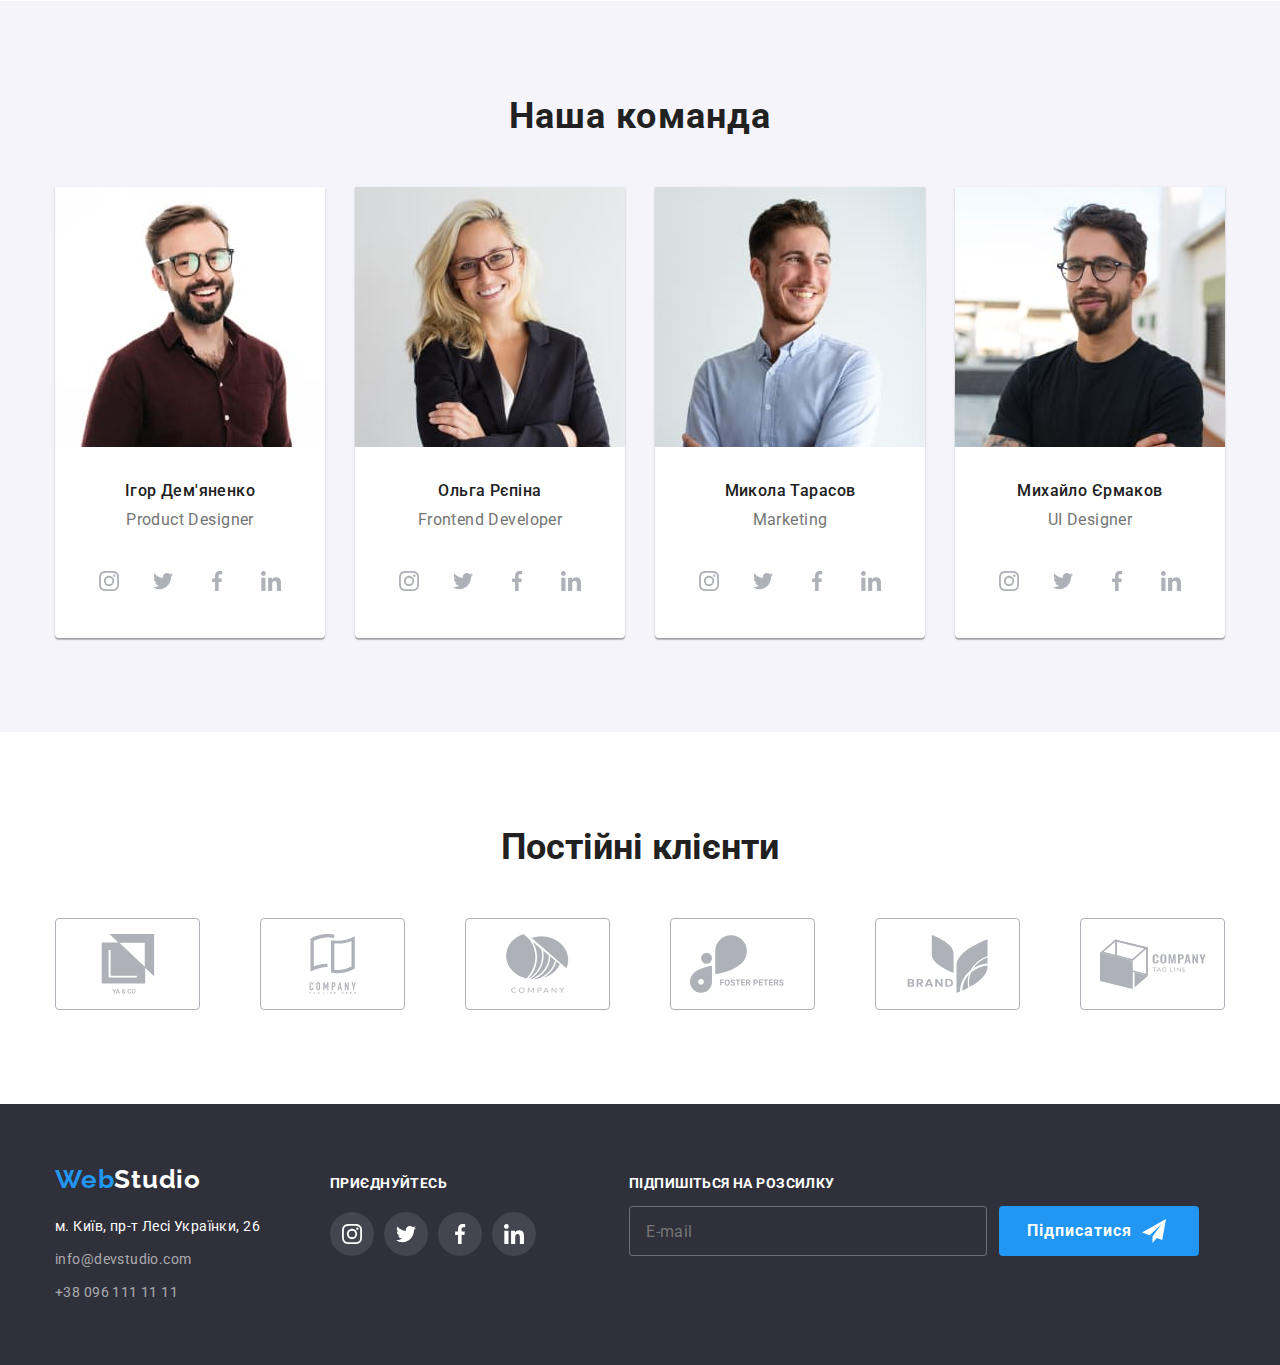
==== commit cc175b1f: "Додані зміни до сьомого ДЗ" ====
--- a/index.html
+++ b/index.html
@@ -431,25 +431,25 @@
             <ul class="socialnet-list list">
               <li class="socialnet-list__item">
                 <a href="" class="socialnet-list__link link">
-                  <svg class="team-icon">
+                  <svg class="footer-team-icon">
                     <use href="./images/icons/icons.svg#instagram"></use></svg
                 ></a>
               </li>
               <li class="socialnet-list__item">
                 <a href="" class="socialnet-list__link link"
-                  ><svg class="team-icon">
+                  ><svg class="footer-team-icon">
                     <use href="./images/icons/icons.svg#twitter"></use></svg
                 ></a>
               </li>
               <li class="socialnet-list__item">
                 <a href="" class="socialnet-list__link link"
-                  ><svg class="team-icon">
+                  ><svg class="footer-team-icon">
                     <use href="./images/icons/icons.svg#facebook"></use></svg
                 ></a>
               </li>
               <li class="socialnet-list__item">
                 <a href="" class="socialnet-list__link link"
-                  ><svg class="team-icon">
+                  ><svg class="footer-team-icon">
                     <use href="./images/icons/icons.svg#linkedin"></use></svg
                 ></a>
               </li>
--- a/css/main.min.css
+++ b/css/main.min.css
@@ -1 +1 @@
-:root{--primary-text-color: #212121;--secondary-text-color: #757575;--accent-color: #2196f3;--white-color: #ffffff;--body-background-color: #f5f5f5;--secondary-background-color: #f5f4fa;--primary-background-color: #2f303a;--background-color-active: #188ce8;--current-color: #afb1b8;--socialnet-background-color: rgba(255, 255, 255, 0.1);--transition-timing-function: cubic-bezier(0.4, 0, 0.2, 1)}/*! modern-normalize v1.1.0 | MIT License | https://github.com/sindresorhus/modern-normalize */*,::after,::before{box-sizing:border-box}html{-moz-tab-size:4;-o-tab-size:4;tab-size:4}html{line-height:1.15;-webkit-text-size-adjust:100%}body{margin:0}body{font-family:system-ui,-apple-system,"Segoe UI",Roboto,Helvetica,Arial,sans-serif,"Apple Color Emoji","Segoe UI Emoji"}hr{height:0;color:inherit}abbr[title]{-webkit-text-decoration:underline dotted;text-decoration:underline dotted}b,strong{font-weight:bolder}code,kbd,pre,samp{font-family:ui-monospace,SFMono-Regular,Consolas,"Liberation Mono",Menlo,monospace;font-size:1em}small{font-size:80%}sub,sup{font-size:75%;line-height:0;position:relative;vertical-align:baseline}sub{bottom:-0.25em}sup{top:-0.5em}table{text-indent:0;border-color:inherit}button,input,optgroup,select,textarea{font-family:inherit;font-size:100%;line-height:1.15;margin:0}button,select{text-transform:none}[type=button],[type=reset],[type=submit],button{-webkit-appearance:button}::-moz-focus-inner{border-style:none;padding:0}:-moz-focusring{outline:1px dotted ButtonText}:-moz-ui-invalid{box-shadow:none}legend{padding:0}progress{vertical-align:baseline}::-webkit-inner-spin-button,::-webkit-outer-spin-button{height:auto}[type=search]{-webkit-appearance:textfield;outline-offset:-2px}::-webkit-search-decoration{-webkit-appearance:none}::-webkit-file-upload-button{-webkit-appearance:button;font:inherit}summary{display:list-item}html{box-sizing:border-box}*,*::before,*::after{box-sizing:inherit}.body{font-family:"roboto",sans-serif;background-color:var(--white-color)}.reset p,h1,h2,h3,h4,h5,h6{margin:0}ul,ol{margin:0;padding-left:0}button{cursor:pointer}address{font-style:normal}.img{display:block;max-width:100%;height:auto}.container{padding:0 15px;margin-left:auto;margin-right:auto;width:1200px}.header{border-bottom:1px solid #ececec}.header .header-container{display:flex;justify-content:space-between}.header .header-link{line-height:1.14}.list{list-style:none}.link{text-decoration:none}.logo{font-family:"raleway",sans-serif;font-weight:700;font-size:26px;line-height:1.19;letter-spacing:.03em;color:var(--accent-color)}.accent{color:var(--primary-text-color)}.main-nav{display:flex;align-items:center}.site-nav-list{display:flex;align-items:center;font-weight:500;font-size:14px;line-height:1.4;letter-spacing:.02em;color:var(--primary-text-color)}.site-nav-list.list{position:relative;margin-left:93px;padding-left:0}.site-nav-list__item{margin-right:50px}.site-nav-list__item:last-child{margin-right:0}.site-nav-list__link{position:relative;display:flex;padding-top:32px;padding-bottom:32px;text-decoration:none;color:var(--primary-text-color);transition:color 250ms var(--transition-timing-function)}.site-nav-list__link:hover,.site-nav-list__link:focus{color:var(--accent-color)}.link.current{position:relative}.link.current::after{content:"";position:absolute;bottom:-1px;display:block;width:100%;height:4px;border-radius:2px;background:var(--accent-color)}.site-nav-list__link.current{color:var(--accent-color)}.site-connect-list.list{display:flex;align-items:center;margin-left:auto}.site-connect-list__item{margin-right:30px}.site-connect-list__item__item:last-child{margin-right:0px}.site-connect-list__link.link{display:flex;align-items:center;font-weight:500;font-size:14px;line-height:1.4;letter-spacing:.02em;color:var(--secondary-text-color);transition:color 250ms var(--transition-timing-function)}.site-connect-list__link:hover,.site-connect-list__link:focus{color:var(--accent-color)}.mailto-icon,.tell-icon{vertical-align:middle;margin-right:10px;fill:currentColor;transition:fill 250ms var(--transition-timing-function)}.mailto-icon:hover,.mailto-icon:focus{fill:var(--accent-color)}.tell-icon:hover,.tell-icon:focus{fill:var(--accent-color)}.hero{max-width:1600px;height:600px;margin-left:auto;margin-right:auto;text-align:center;padding-top:200px;padding-bottom:200px;background-image:linear-gradient(to right, rgba(47, 48, 58, 0.4), rgba(47, 48, 58, 0.4)),url(../images/hero/img-001.jpg);background-color:var(--primary-background-color)}.hero-title{max-width:696px;font-weight:900;font-size:44px;margin:0 auto 30px;line-height:1.36;letter-spacing:.06em;text-transform:uppercase;color:var(--white-color)}.button{margin-top:0;border-color:rgba(0,0,0,0);border-radius:4px;padding:10px 32px;font-family:"roboto",sans-serif;font-weight:700;font-size:16px;line-height:1.88;letter-spacing:.06em;color:var(--white-color);background-color:var(--accent-color);cursor:pointer}.button--primary{color:var(--white-color);background-color:var(--accent-color);transition:background-color 250ms var(--transition-timing-function),color 250ms var(--transition-timing-function)}.button--secondary{color:var(--primary-text-color);background-color:var(--secondary-background-color);transition:background-color 250ms var(--transition-timing-function),color 250ms var(--transition-timing-function)}.button:hover,.button:focus{background-color:var(--background-color-active)}.section__primary-title{text-align:center;margin-top:0;margin-bottom:50px;font-weight:700;font-size:36px;line-height:1.17;letter-spacing:.03em;color:var(--primary-text-color)}.section__secondary-title{text-align:start;margin-top:0;margin-bottom:10px;font-weight:700;font-size:14px;line-height:1.17;text-transform:uppercase;color:var(--primary-text-color)}.visually-hidden{position:absolute;white-space:nowrap;width:1px;height:1px;overflow:hidden;border:0;padding:0;clip:rect(0 0 0 0);-webkit-clip-path:inset(50%);clip-path:inset(50%);margin:-1px}.section-features{padding-top:94px;padding-bottom:94px}.section-features-list.list{display:flex;gap:30px}.section-features-list__item{display:block;min-width:270px}.section-features__txt{text-align:start;margin-top:0;margin-bottom:0;font-weight:400;font-size:14px;line-height:1.71;color:var(--secondary-text-color)}.features-item{width:270px;height:120px;margin-bottom:30px;padding:25px 100px;border-radius:4px;background:var(--secondary-background-color)}.section-description{padding-bottom:94px}.section-description-list.list{display:flex;gap:30px}.item-thumb{position:relative}.item-thumb__wrap{position:absolute;bottom:0;width:370px;height:70px;font-size:14px;line-height:1.14;text-align:center;letter-spacing:.03em;text-transform:uppercase;color:var(--white-color);background-color:rgba(47,48,58,.8)}.item-thumb__text{position:absolute;margin:0 auto;top:50%;left:50%;transform:translate(-50%, -50%)}.section-team{padding-top:94px;padding-bottom:94px;font-size:14px;line-height:1.14;letter-spacing:.03em;color:var(--primary-text-color);background-color:var(--secondary-background-color)}.section-team-list.list{display:flex;gap:30px}.section-list__item{width:270px;box-shadow:0px 1px 3px rgba(0,0,0,.12),0px 1px 1px rgba(0,0,0,.14),0px 2px 1px rgba(0,0,0,.2);border-radius:0px 0px 4px 4px;background-color:var(--white-color)}.section-list__member{text-align:center;margin-top:30px;margin-bottom:10px;font-weight:500;font-size:16px;line-height:1.19;color:var(--primary-text-color)}.section-list__member__role{text-align:center;margin-top:0;margin-bottom:30px;font-size:16px;line-height:1.19;color:var(--secondary-text-color)}.socialnet-list{display:flex}.socialnet-list .list{display:flex;margin-bottom:35px;gap:10px;justify-content:center;background-color:var(--accent-color)}.socialnet-list__item{display:flex;width:44px;height:44px;border-radius:50%;background-color:var(--white-color);justify-content:center;align-items:center}.socialnet-list__item__link .link{width:100%;height:100%;display:flex;align-items:center;justify-content:center;border-radius:50%;transition:background-color 250ms var(--transition-timing-function)}.socialnet-list__item__link:hover,.socialnet-list__item__link:focus{background-color:var(--accent-color)}.socialnet-list__item__link:hover .team-icon,.socialnet-list__item__link:focus .team-icon{background-color:var(--accent-color);fill:var(--white-color)}.team-icon{width:20px;height:20px;fill:var(--current-color);transition:fill,background-color 250ms var(--transition-timing-function)}.clients{display:block}.section-clients{padding-top:94px;padding-bottom:94px;font-size:24px;line-height:1.17;text-align:center;color:var(--primary-text-color)}.logo-list.list{display:flex;gap:30px;margin-top:50px;justify-content:center}.logo-list__item{width:170px;height:92px;margin-right:30px}.logo-list__link{width:100%;height:100%;display:flex;align-items:center;justify-content:center;border-radius:4px;border:1px solid var(--current-color);background-color:var(--white-color);transition:border 250ms var(--transition-timing-function)}.logo-list__link:hover,.logo-list__link:focus{border:1px solid var(--accent-color)}.logo-list__link:hover .logo-list-clients-icon,.logo-list__link:focus .logo-list-clients-icon{fill:var(--accent-color)}.logo-list__item:last-child{margin-right:0}.clients-icon{width:106px;height:60px;fill:var(--current-color);transition:fill 250ms var(--transition-timing-function)}.footer{display:flex;padding-top:60px;padding-bottom:60px;background-color:var(--primary-background-color)}.footer-wrap{display:flex;align-items:baseline}.footer-list.list{display:flex;flex-direction:column;gap:9px}.footer-list .link{margin-bottom:9px;font-style:normal;font-weight:400;font-size:14px;line-height:1.71;letter-spacing:.03em;color:rgba(255,255,255,.6);transition:color 250ms var(--transition-timing-function)}.footer-list .map-link{color:var(--white-color)}.footer-list .link:hover,.footer-list .link:focus{color:var(--accent-color)}.footer-link{display:block;margin-left:70px;text-align:start;width:206px;height:80px}.footer-title{margin-top:0;font-weight:700;font-size:14px;line-height:1.14;letter-spacing:.03em;text-transform:uppercase;color:var(--white-color)}.address{margin-top:20px}.footer-socialnet{display:flex;width:206px;height:44px;justify-content:space-evenly;margin-left:0;margin-right:0;margin-top:20px}.socialnet-list .list{display:flex;gap:10px;justify-items:center}.socialnet-list .list__item{width:44px;height:44px;border-radius:50%;background-color:var(--socialnet-background-color)}.socialnet-list .list__link{width:100%;height:100%;display:flex;align-items:center;justify-content:center;border-radius:50%;transition:background-color 250ms var(--transition-timing-function)}.socialnet-list .list__link:hover,.socialnet-list .list__link:focus{background-color:var(--accent-color)}.socialnet-list .list__link:hover .footer-team-icon,.socialnet-list .list__link:focus .footer-team-icon{background-color:var(--accent-color);fill:var(--white-color)}.team-icon{width:20px;height:20px;fill:var(--white-color);transition:fill,background-color 250ms var(--transition-timing-function)}.footer .accent{color:var(--white-color)}.backdrop{position:fixed;top:0;left:0;width:100%;height:100%;background-color:rgba(0,0,0,.2);opacity:1;transition:opacity 250ms var(--transition-timing-function),visibility 250ms var(--transition-timing-function)}.backdrop.is-hidden{opacity:0;visibility:hidden;pointer-events:none}.backdrop.is-hidden__modal{transform:translate(-50%, -50%) scale(1.3) rotate(360deg)}.modal{position:absolute;text-align:center;padding:40px;top:50%;left:50%;transform:translate(-50%, -50%) scale(1) rotate(0);width:528px;height:581px;border-radius:4px;background-color:#fff;transition:transform 250ms var(--transition-timing-function);font-weight:700;font-size:20px;line-height:1.15;letter-spacing:.03em;color:#212121}.modal-title{margin:0 0 12px}.close-button{position:absolute;top:0;right:0;border:1px solid rgba(0,0,0,.1);border-radius:50%;width:30px;height:30px;margin-top:8px;margin-right:8px;background-color:var(--white-color);transition:fill 250ms var(--transition-timing-function)}.close-button-icon{position:absolute;transform:translate(-50%, -50%)}.close-button-button:hover,.close-button-button:focus{fill:var(--accent-color)}.form{display:block;width:570px;height:86px;margin-left:93px;font-size:14px;line-height:1.14;letter-spacing:.03em;text-transform:uppercase;color:var(--white-color)}.input-mail{width:358px;height:50px;margin-right:12px;border:1px solid rgba(255,255,255,.3);border-radius:4px;font-weight:400;font-size:16px;line-height:1.3;padding-left:16px;letter-spacing:.03em;color:rgba(255,255,255,.6);background-color:var(--primary-background-color)}.button-submit{display:flex;align-items:center;text-align:center;width:200px;height:50px;padding-left:28px;border-radius:4px;border:none;font-weight:700;font-size:16px;line-height:1.18;letter-spacing:.06em;color:var(--white-color);background-color:var(--accent-color)}.button-submit::after{content:"";width:24px;height:24px;display:inline-block;margin-left:10px;background-image:url(../images/icon-send.svg);background-size:contain;fill:var(--white-color)}.form-field{display:flex}.form-field__input::-moz-placeholder{display:block}.form-field__input:-ms-input-placeholder{display:block}.form-field__input::placeholder{display:block}.feedback{display:block;width:448px;height:342px;align-items:center;font-weight:400;font-size:12px;line-height:1.17;letter-spacing:.01em;color:var(--secondary-text-color)}.feedback-field{position:relative;display:flex;margin-bottom:10px;flex-direction:column;text-align:start}.feedback-input{height:40px;padding-left:40px;border:1px solid rgba(33,33,33,.2);border-radius:4px;cursor:pointer;margin-top:4px;transition:border 250ms var(--transition-timing-function)}.feedback-input:focus-within{border:1px solid var(--accent-color);outline:none}.feedback-input:focus-within+.feedback-icon{fill:var(--accent-color)}.feedback-icon{position:absolute;width:18px;height:18px;top:50%;margin-left:12px;transition:fill 250ms var(--transition-timing-function)}.feedback-button-submit{margin-top:30px;height:50px;padding:10px 52px;border-radius:4px;border:none;font-weight:700;font-size:16px;line-height:1.18;letter-spacing:.06em;color:var(--white-color);background-color:var(--accent-color)}.comment-input{padding:12px 16px;height:120px;margin-bottom:20px;margin-top:4px;resize:none;border:1px solid rgba(33,33,33,.2);border-radius:4px;color:rgba(117,117,117,.5)}.comment-input:focus-within{border:1px solid var(--accent-color);outline:none}.agreement-field{position:relative;margin-top:20px;font-weight:400;font-size:14px;line-height:1.7;letter-spacing:.03em;color:var(--secondary-text-color)}.agreement-field-term{-webkit-text-decoration-line:underline;text-decoration-line:underline;margin-left:3px;color:var(--accent-color)}.agreement-field-icon{border:1px solid #212121;border-radius:2px;transition:250ms var(--transition-timing-function)}.checkbox-icon{position:absolute;top:12%;left:2%;width:16px;height:15px}.checkbox:checked+.agreement-icon{background-color:var(--accent-color);border:none}.button-filter{display:inline-block;min-width:130px;padding:6px 22px;margin-left:auto;margin-right:auto;font-family:"roboto",sans-serif;font-weight:700;font-size:16px;line-height:1.88;letter-spacing:.06em;cursor:pointer;border-radius:4px;border:none;color:var(--primary-text-color);background-color:var(--secondary-background-color);transition-property:color,background-color,box-shadow;transition-duration:250ms;transition-timing-function:cubic-bezier(0.4, 0, 0.2, 1)}.button-filter:hover,.button-filter:focus{color:var(--white-color);background-color:var(--accent-color);box-shadow:0px 3px 1px rgba(0,0,0,.1),0px 1px 2px rgba(0,0,0,.08),0px 2px 2px rgba(0,0,0,.12)}.button-list .list{margin-top:0}.button-list .list{display:flex;justify-content:center;margin-bottom:50px}.button-list .list__item{margin-right:8px}.button-list .list__item:last-child{margin-right:0}.section{padding-top:94px;padding-bottom:94px;margin-top:0;margin-bottom:0}.section-portfolio-list .list{display:flex;flex-wrap:wrap;gap:30px;margin-bottom:0}.section-portfolio-list .list__title{margin-bottom:4px;font-weight:700;font-size:18px;line-height:2;letter-spacing:.06em;color:var(--primary-text-color)}.section-portfolio-list .list__txt{margin:0;font-weight:400;font-size:16px;line-height:1.88;letter-spacing:.03em;color:var(--secondary-text-color)}.thumb{position:relative;overflow:hidden}.overlay-text{position:absolute;bottom:0;margin:0 auto;padding:63px 24px;font-size:18px;line-height:1.6;letter-spacing:.03em;color:var(--white-color);background-color:rgba(33,150,243,.9);transform:translateY(100%);transition:transform 250ms var(--transition-timing-function)}.section-portfolio-list__item{width:calc((100% - 60px)/3);transition:box-shadow 250ms var(--transition-timing-function)}.section-portfolio-list__item:hover .overlay-text{transform:translateY(0)}.section-portfolio-list__item:hover,.section-portfolio-list__item:focus{box-shadow:0px 1px 1px rgba(0,0,0,.12),0px 4px 4px rgba(0,0,0,.06),1px 4px 6px rgba(0,0,0,.16)}.section-portfolio-list__item:nth-last-child(-n+3){margin-bottom:0}.section-portfolio-list__item:nth-child(3n){margin-right:0}.description{width:370px;padding:20px 24px;border:1px solid #eee;border-top:none}/*# sourceMappingURL=main.min.css.map */+:root{--primary-text-color: #212121;--secondary-text-color: #757575;--accent-color: #2196f3;--white-color: #ffffff;--body-background-color: #f5f5f5;--secondary-background-color: #f5f4fa;--primary-background-color: #2f303a;--background-color-active: #188ce8;--current-color: #afb1b8;--socialnet-background-color: rgba(255, 255, 255, 0.1);--transition-timing-function: cubic-bezier(0.4, 0, 0.2, 1)}/*! modern-normalize v1.1.0 | MIT License | https://github.com/sindresorhus/modern-normalize */*,::after,::before{box-sizing:border-box}html{-moz-tab-size:4;-o-tab-size:4;tab-size:4}html{line-height:1.15;-webkit-text-size-adjust:100%}body{margin:0}body{font-family:system-ui,-apple-system,"Segoe UI",Roboto,Helvetica,Arial,sans-serif,"Apple Color Emoji","Segoe UI Emoji"}hr{height:0;color:inherit}abbr[title]{-webkit-text-decoration:underline dotted;text-decoration:underline dotted}b,strong{font-weight:bolder}code,kbd,pre,samp{font-family:ui-monospace,SFMono-Regular,Consolas,"Liberation Mono",Menlo,monospace;font-size:1em}small{font-size:80%}sub,sup{font-size:75%;line-height:0;position:relative;vertical-align:baseline}sub{bottom:-0.25em}sup{top:-0.5em}table{text-indent:0;border-color:inherit}button,input,optgroup,select,textarea{font-family:inherit;font-size:100%;line-height:1.15;margin:0}button,select{text-transform:none}[type=button],[type=reset],[type=submit],button{-webkit-appearance:button}::-moz-focus-inner{border-style:none;padding:0}:-moz-focusring{outline:1px dotted ButtonText}:-moz-ui-invalid{box-shadow:none}legend{padding:0}progress{vertical-align:baseline}::-webkit-inner-spin-button,::-webkit-outer-spin-button{height:auto}[type=search]{-webkit-appearance:textfield;outline-offset:-2px}::-webkit-search-decoration{-webkit-appearance:none}::-webkit-file-upload-button{-webkit-appearance:button;font:inherit}summary{display:list-item}html{box-sizing:border-box}*,*::before,*::after{box-sizing:inherit}.body{font-family:"roboto",sans-serif;background-color:var(--white-color)}.reset p,h1,h2,h3,h4,h5,h6{margin:0}ul,ol{margin:0;padding-left:0}button{cursor:pointer}address{font-style:normal}.img{display:block;max-width:100%;height:auto}.container{padding:0 15px;margin-left:auto;margin-right:auto;width:1200px}.header{border-bottom:1px solid #ececec}.header .header-container{display:flex;justify-content:space-between}.header .header-link{line-height:1.14}.list{list-style:none}.link{text-decoration:none}.logo{font-family:"raleway",sans-serif;font-weight:700;font-size:26px;line-height:1.19;letter-spacing:.03em;color:var(--accent-color)}.accent{color:var(--primary-text-color)}.main-nav{display:flex;align-items:center}.site-nav-list{display:flex;align-items:center;font-weight:500;font-size:14px;line-height:1.4;letter-spacing:.02em;color:var(--primary-text-color)}.site-nav-list.list{position:relative;margin-left:93px;padding-left:0}.site-nav-list__item{margin-right:50px}.site-nav-list__item:last-child{margin-right:0}.site-nav-list__link{position:relative;display:flex;padding-top:32px;padding-bottom:32px;text-decoration:none;color:var(--primary-text-color);transition:color 250ms var(--transition-timing-function)}.site-nav-list__link:hover,.site-nav-list__link:focus{color:var(--accent-color)}.link.current{position:relative}.link.current::after{content:"";position:absolute;bottom:-1px;display:block;width:100%;height:4px;border-radius:2px;background:var(--accent-color)}.site-nav-list__link.current{color:var(--accent-color)}.site-connect-list.list{display:flex;align-items:center;margin-left:auto}.site-connect-list__item{margin-right:30px}.site-connect-list__item__item:last-child{margin-right:0px}.site-connect-list__link.link{display:flex;align-items:center;font-weight:500;font-size:14px;line-height:1.4;letter-spacing:.02em;color:var(--secondary-text-color);transition:color 250ms var(--transition-timing-function)}.site-connect-list__link:hover,.site-connect-list__link:focus{color:var(--accent-color)}.mailto-icon,.tell-icon{vertical-align:middle;margin-right:10px;fill:currentColor;transition:fill 250ms var(--transition-timing-function)}.mailto-icon:hover,.mailto-icon:focus{fill:var(--accent-color)}.tell-icon:hover,.tell-icon:focus{fill:var(--accent-color)}.hero{max-width:1600px;height:600px;margin-left:auto;margin-right:auto;text-align:center;padding-top:200px;padding-bottom:200px;background-image:linear-gradient(to right, rgba(47, 48, 58, 0.4), rgba(47, 48, 58, 0.4)),url(../images/hero/img-001.jpg);background-color:var(--primary-background-color)}.hero-title{max-width:696px;font-weight:900;font-size:44px;margin:0 auto 30px;line-height:1.36;letter-spacing:.06em;text-transform:uppercase;color:var(--white-color)}.button{margin-top:0;border-color:rgba(0,0,0,0);border-radius:4px;padding:10px 32px;font-family:"roboto",sans-serif;font-weight:700;font-size:16px;line-height:1.88;letter-spacing:.06em;color:var(--white-color);background-color:var(--accent-color);cursor:pointer}.button--primary{color:var(--white-color);background-color:var(--accent-color);transition:background-color 250ms var(--transition-timing-function),color 250ms var(--transition-timing-function)}.button--secondary{color:var(--primary-text-color);background-color:var(--secondary-background-color);transition:background-color 250ms var(--transition-timing-function),color 250ms var(--transition-timing-function)}.button:hover,.button:focus{background-color:var(--background-color-active)}.section__primary-title{text-align:center;margin-top:0;margin-bottom:50px;font-weight:700;font-size:36px;line-height:1.17;letter-spacing:.03em;color:var(--primary-text-color)}.section__secondary-title{text-align:start;margin-top:0;margin-bottom:10px;font-weight:700;font-size:14px;line-height:1.17;text-transform:uppercase;color:var(--primary-text-color)}.visually-hidden{position:absolute;white-space:nowrap;width:1px;height:1px;overflow:hidden;border:0;padding:0;clip:rect(0 0 0 0);-webkit-clip-path:inset(50%);clip-path:inset(50%);margin:-1px}.section-features{padding-top:94px;padding-bottom:94px}.section-features-list.list{display:flex;gap:30px}.section-features-list__item{display:block;min-width:270px}.section-features__txt{text-align:start;margin-top:0;margin-bottom:0;font-weight:400;font-size:14px;line-height:1.71;color:var(--secondary-text-color)}.features-item{width:270px;height:120px;margin-bottom:30px;padding:25px 100px;border-radius:4px;background:var(--secondary-background-color)}.section-description{padding-bottom:94px}.section-description-list.list{display:flex;gap:30px}.item-thumb{position:relative}.item-thumb__wrap{position:absolute;bottom:0;width:370px;height:70px;font-size:14px;line-height:1.14;text-align:center;letter-spacing:.03em;text-transform:uppercase;color:var(--white-color);background-color:rgba(47,48,58,.8)}.item-thumb__text{position:absolute;margin:0 auto;top:50%;left:50%;transform:translate(-50%, -50%)}.section-team{padding-top:94px;padding-bottom:94px;font-size:14px;line-height:1.14;letter-spacing:.03em;color:var(--primary-text-color);background-color:var(--secondary-background-color)}.section-team-list.list{display:flex;gap:30px}.section-list__item{width:270px;box-shadow:0px 1px 3px rgba(0,0,0,.12),0px 1px 1px rgba(0,0,0,.14),0px 2px 1px rgba(0,0,0,.2);border-radius:0px 0px 4px 4px;background-color:var(--white-color)}.section-list__member{text-align:center;margin-top:30px;margin-bottom:10px;font-weight:500;font-size:16px;line-height:1.19;color:var(--primary-text-color)}.section-list__role{text-align:center;margin-top:0;margin-bottom:30px;font-size:16px;line-height:1.19;color:var(--secondary-text-color)}.socialnet-list{display:flex;justify-content:center}.socialnet-list .list{display:flex;margin-bottom:35px;gap:10px;align-items:center;background-color:var(--white-color)}.socialnet-list__item{display:flex;width:44px;height:44px;border-radius:50%;background-color:var(--white-color);justify-content:center;align-items:center}.socialnet-list__link .link{width:100%;height:100%;display:flex;align-items:center;justify-content:center;border-radius:50%;transition:background-color 250ms var(--transition-timing-function)}.socialnet-list__link:hover,.socialnet-list__link:focus{background-color:var(--accent-color)}.socialnet-list__link:hover .team-icon,.socialnet-list__link:focus .team-icon{background-color:var(--accent-color);fill:var(--white-color)}.team-icon{width:20px;height:20px;fill:var(--current-color);transition:fill,background-color 250ms var(--transition-timing-function)}.clients{display:block}.section-clients{padding-top:94px;padding-bottom:94px;font-size:24px;line-height:1.17;text-align:center;color:var(--primary-text-color)}.logo-list.list{display:flex;gap:30px;margin-top:50px;justify-content:center}.logo-list__item{width:170px;height:92px;margin-right:30px}.logo-list__link{width:100%;height:100%;display:flex;align-items:center;justify-content:center;border-radius:4px;border:1px solid var(--current-color);background-color:var(--white-color);transition:border 250ms var(--transition-timing-function)}.logo-list__link:hover,.logo-list__link:focus{border:1px solid var(--accent-color)}.clients-icon:hover,.clients-icon:focus{fill:var(--accent-color)}.logo-list__link:hover .clients-icon,.logo-list__link:focus .clients-icon{fill:var(--accent-color)}.logo-list__item:last-child{margin-right:0}.clients-icon{width:106px;height:60px;fill:var(--current-color);transition:fill 250ms var(--transition-timing-function)}.footer{display:flex;padding-top:60px;padding-bottom:60px;background-color:var(--primary-background-color)}.footer-wrap{display:flex;align-items:baseline}.footer-list.list{display:flex;flex-direction:column;gap:9px}.footer-list .link{margin-bottom:9px;font-style:normal;font-weight:400;font-size:14px;line-height:1.71;letter-spacing:.03em;color:rgba(255,255,255,.6);transition:color 250ms var(--transition-timing-function)}.footer-list .map-link{color:var(--white-color)}.footer-list .link:hover,.footer-list .link:focus{color:var(--accent-color)}.footer-link{display:block;margin-left:70px;text-align:start;width:206px;height:80px}.footer-title{margin-top:0;font-weight:700;font-size:14px;line-height:1.14;letter-spacing:.03em;text-transform:uppercase;color:var(--white-color)}.address{margin-top:20px}.footer-socialnet{display:flex;width:206px;height:44px;justify-content:space-evenly;margin-left:0;margin-right:0;margin-top:20px}.socialnet-list.list{display:flex;gap:10px;justify-items:center}.socialnet-list__item{width:44px;height:44px;border-radius:50%;background-color:var(--socialnet-background-color)}.socialnet-list__link{width:100%;height:100%;display:flex;align-items:center;justify-content:center;border-radius:50%;transition:background-color 250ms var(--transition-timing-function)}.socialnet-list__link:hover,.socialnet-list__link:focus{background-color:var(--accent-color)}.socialnet-list__link:hover .footer-team-icon,.socialnet-list__link:focus .footer-team-icon{background-color:var(--accent-color);fill:var(--white-color)}.footer-team-icon{width:20px;height:20px;fill:var(--white-color);transition:fill,background-color 250ms var(--transition-timing-function)}.footer .accent{color:var(--white-color)}.backdrop{position:fixed;top:0;left:0;width:100%;height:100%;background-color:rgba(0,0,0,.2);opacity:1;transition:opacity 250ms var(--transition-timing-function),visibility 250ms var(--transition-timing-function)}.backdrop.is-hidden{opacity:0;visibility:hidden;pointer-events:none}.backdrop.is-hidden__modal{transform:translate(-50%, -50%) scale(1.3) rotate(360deg)}.modal{position:absolute;text-align:center;padding:40px;top:50%;left:50%;transform:translate(-50%, -50%) scale(1) rotate(0);width:528px;height:581px;border-radius:4px;background-color:#fff;transition:transform 250ms var(--transition-timing-function);font-weight:700;font-size:20px;line-height:1.15;letter-spacing:.03em;color:#212121}.modal-title{margin:0 0 12px}.close-button{position:absolute;top:0;right:0;border:1px solid rgba(0,0,0,.1);border-radius:50%;width:30px;height:30px;margin-top:8px;margin-right:8px;background-color:var(--white-color);transition:fill 250ms var(--transition-timing-function)}.close-button-icon{position:absolute;transform:translate(-50%, -50%)}.close-button-button:hover,.close-button-button:focus{fill:var(--accent-color)}.form{display:block;width:570px;height:86px;margin-left:93px;font-size:14px;line-height:1.14;letter-spacing:.03em;text-transform:uppercase;color:var(--white-color)}.input-mail{width:358px;height:50px;margin-right:12px;border:1px solid rgba(255,255,255,.3);border-radius:4px;font-weight:400;font-size:16px;line-height:1.3;padding-left:16px;letter-spacing:.03em;color:rgba(255,255,255,.6);background-color:var(--primary-background-color)}.button-submit{display:flex;align-items:center;text-align:center;width:200px;height:50px;padding-left:28px;border-radius:4px;border:none;font-weight:700;font-size:16px;line-height:1.18;letter-spacing:.06em;color:var(--white-color);background-color:var(--accent-color)}.button-submit::after{content:"";width:24px;height:24px;display:inline-block;margin-left:10px;background-image:url(../images/icon-send.svg);background-size:contain;fill:var(--white-color)}.form-field{display:flex}.form-field__input::-moz-placeholder{display:block}.form-field__input:-ms-input-placeholder{display:block}.form-field__input::placeholder{display:block}.feedback{display:block;width:448px;height:342px;align-items:center;font-weight:400;font-size:12px;line-height:1.17;letter-spacing:.01em;color:var(--secondary-text-color)}.feedback-field{position:relative;display:flex;margin-bottom:10px;flex-direction:column;text-align:start}.feedback-input{height:40px;padding-left:40px;border:1px solid rgba(33,33,33,.2);border-radius:4px;cursor:pointer;margin-top:4px;transition:border 250ms var(--transition-timing-function)}.feedback-input:focus-within{border:1px solid var(--accent-color);outline:none}.feedback-input:focus-within+.feedback-icon{fill:var(--accent-color)}.feedback-icon{position:absolute;width:18px;height:18px;top:50%;margin-left:12px;transition:fill 250ms var(--transition-timing-function)}.feedback-button-submit{margin-top:30px;height:50px;padding:10px 52px;border-radius:4px;border:none;font-weight:700;font-size:16px;line-height:1.18;letter-spacing:.06em;color:var(--white-color);background-color:var(--accent-color)}.comment-input{padding:12px 16px;height:120px;margin-bottom:20px;margin-top:4px;resize:none;border:1px solid rgba(33,33,33,.2);border-radius:4px;color:rgba(117,117,117,.5)}.comment-input:focus-within{border:1px solid var(--accent-color);outline:none}.agreement-field{position:relative;margin-top:20px;font-weight:400;font-size:14px;line-height:1.7;letter-spacing:.03em;color:var(--secondary-text-color)}.agreement-field-term{-webkit-text-decoration-line:underline;text-decoration-line:underline;margin-left:3px;color:var(--accent-color)}.agreement-field-icon{border:1px solid #212121;border-radius:2px;transition:250ms var(--transition-timing-function)}.checkbox-icon{position:absolute;top:12%;left:2%;width:16px;height:15px}.checkbox:checked+.agreement-icon{background-color:var(--accent-color);border:none}.button-filter{display:inline-block;min-width:130px;padding:6px 22px;margin-left:auto;margin-right:auto;font-family:"roboto",sans-serif;font-weight:700;font-size:16px;line-height:1.88;letter-spacing:.06em;cursor:pointer;border-radius:4px;border:none;color:var(--primary-text-color);background-color:var(--secondary-background-color);transition-property:color,background-color,box-shadow;transition-duration:250ms;transition-timing-function:cubic-bezier(0.4, 0, 0.2, 1)}.button-filter:hover,.button-filter:focus{color:var(--white-color);background-color:var(--accent-color);box-shadow:0px 3px 1px rgba(0,0,0,.1),0px 1px 2px rgba(0,0,0,.08),0px 2px 2px rgba(0,0,0,.12)}.button-list .list{margin-top:0}.button-list{display:flex;justify-content:center;margin-bottom:50px}.button-list__item{margin-right:8px}.button-list__item:last-child{margin-right:0}.section{padding-top:94px;padding-bottom:94px;margin-top:0;margin-bottom:0}.section-portfolio-list.list{display:flex;flex-wrap:wrap;gap:30px;margin-bottom:0}.section-portfolio-list__title{margin-bottom:4px;font-weight:700;font-size:18px;line-height:2;letter-spacing:.06em;color:var(--primary-text-color)}.section-portfolio-list__txt{margin:0;font-weight:400;font-size:16px;line-height:1.88;letter-spacing:.03em;color:var(--secondary-text-color)}.thumb{position:relative;overflow:hidden}.overlay-text{position:absolute;bottom:0;margin:0 auto;padding:63px 24px;font-size:18px;line-height:1.6;letter-spacing:.03em;color:var(--white-color);background-color:rgba(33,150,243,.9);transform:translateY(100%);transition:transform 250ms var(--transition-timing-function)}.section-portfolio-list__item{width:calc((100% - 60px)/3);transition:box-shadow 250ms var(--transition-timing-function)}.section-portfolio-list__item:hover .overlay-text{transform:translateY(0)}.section-portfolio-list__item:hover,.section-portfolio-list__item:focus{box-shadow:0px 1px 1px rgba(0,0,0,.12),0px 4px 4px rgba(0,0,0,.06),1px 4px 6px rgba(0,0,0,.16)}.section-portfolio-list__item:nth-last-child(-n+3){margin-bottom:0}.section-portfolio-list__item:nth-child(3n){margin-right:0}.description{width:370px;padding:20px 24px;border:1px solid #eee;border-top:none}/*# sourceMappingURL=main.min.css.map */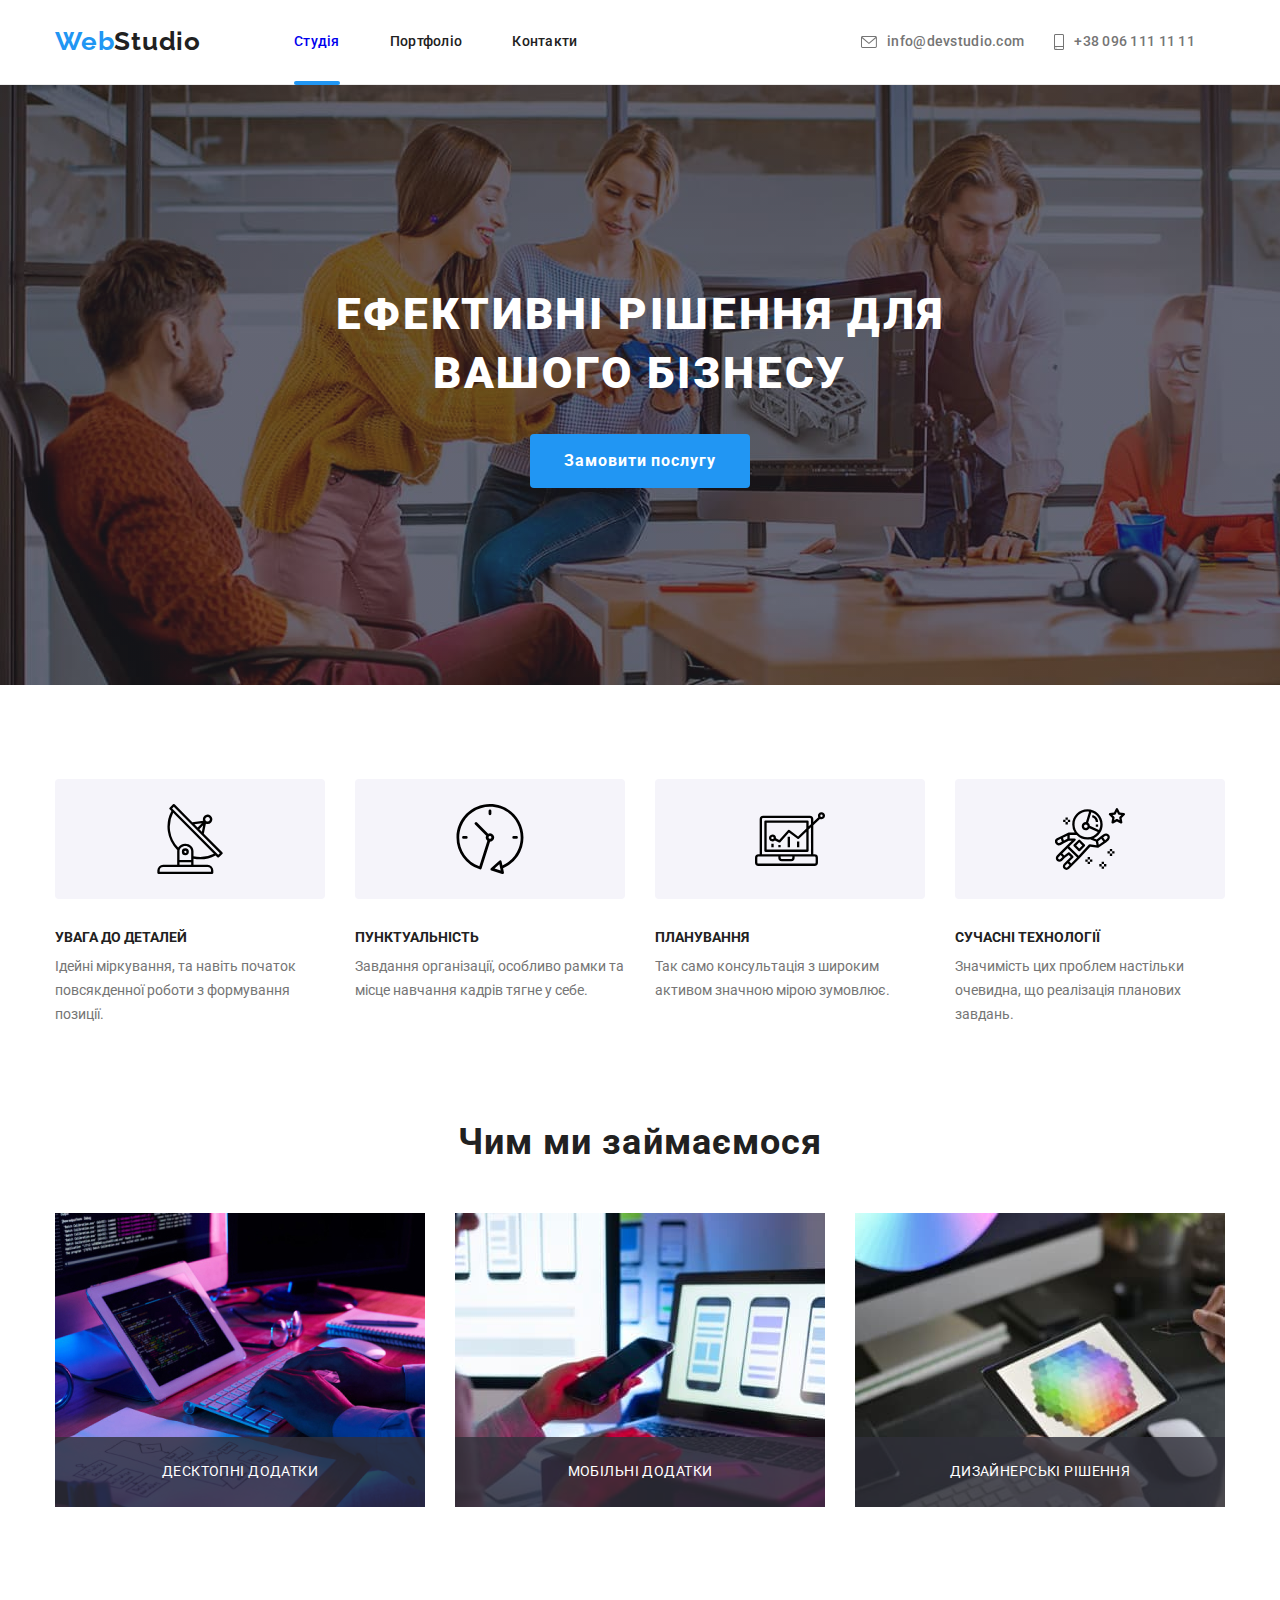
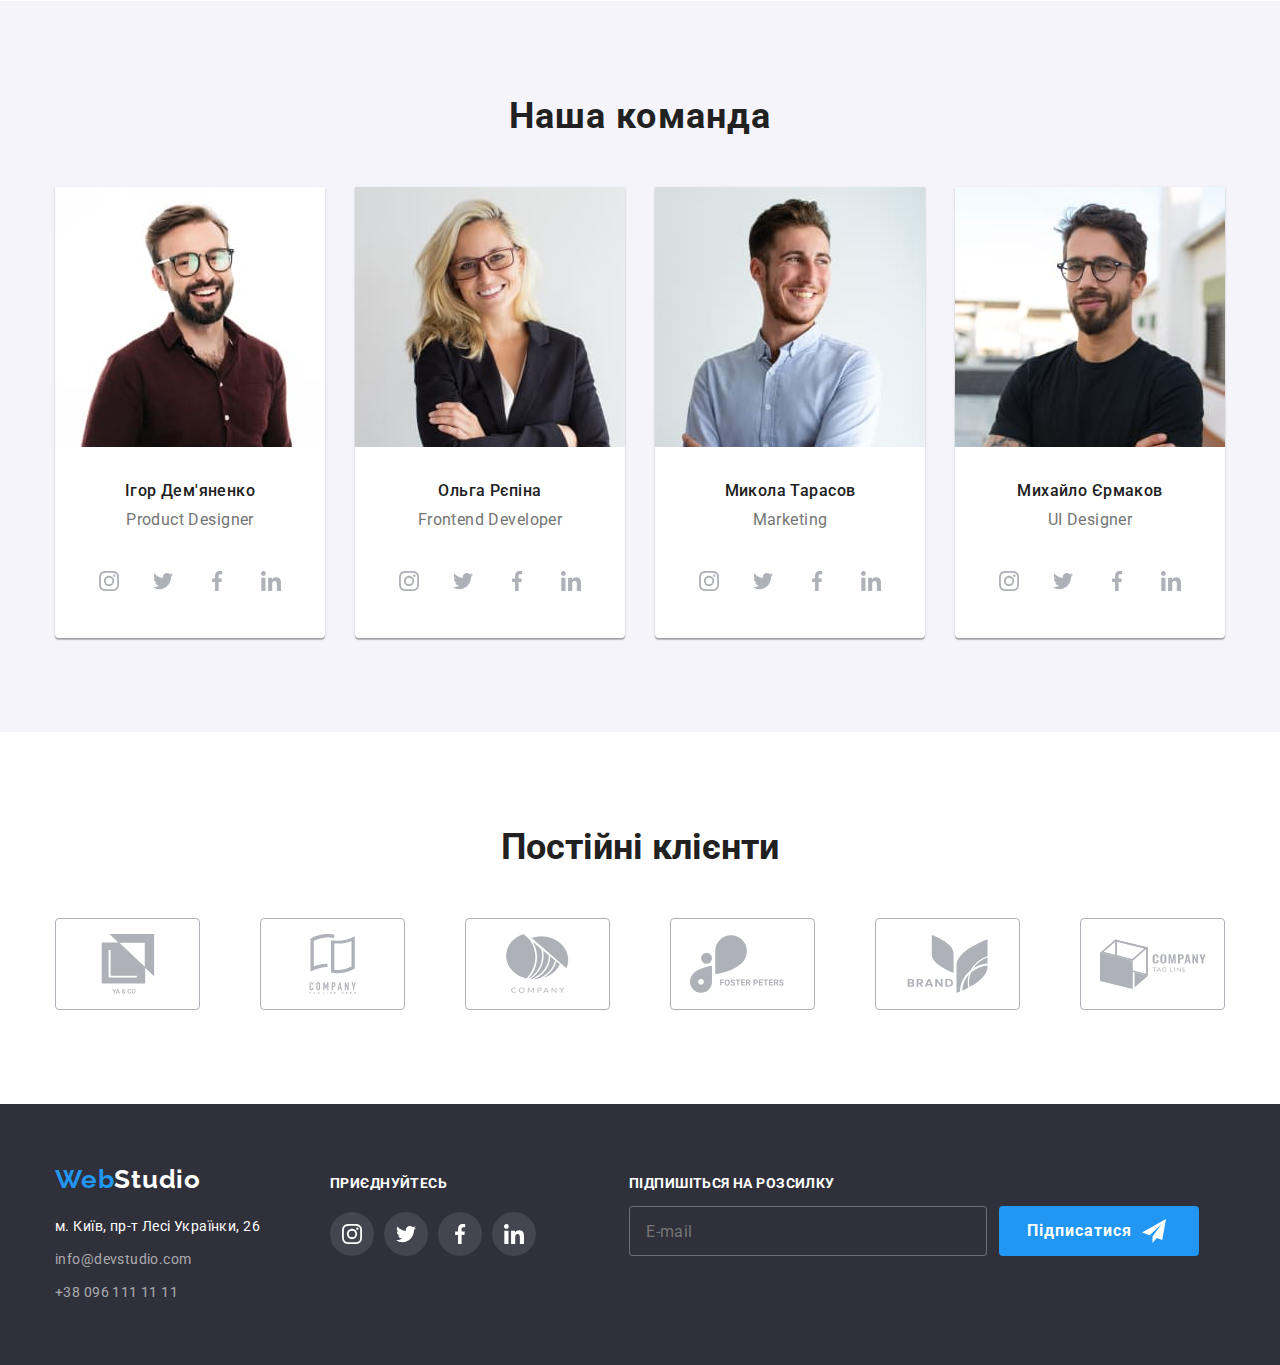
==== commit 3b8819db: "Додані зміни до сьомого ДЗ" ====
--- a/index.html
+++ b/index.html
@@ -32,7 +32,7 @@
               <div class="link-current">
                 <a href="./index.html" class="link current">Студія</a>
               </div>
-            </li>
+           </li>
             <li class="site-nav-list__item">
               <a href="./portfolio.html" class="site-nav-list__link">Портфоліо</a>
             </li>
--- a/css/main.min.css
+++ b/css/main.min.css
@@ -1 +1 @@
-:root{--primary-text-color: #212121;--secondary-text-color: #757575;--accent-color: #2196f3;--white-color: #ffffff;--body-background-color: #f5f5f5;--secondary-background-color: #f5f4fa;--primary-background-color: #2f303a;--background-color-active: #188ce8;--current-color: #afb1b8;--socialnet-background-color: rgba(255, 255, 255, 0.1);--transition-timing-function: cubic-bezier(0.4, 0, 0.2, 1)}/*! modern-normalize v1.1.0 | MIT License | https://github.com/sindresorhus/modern-normalize */*,::after,::before{box-sizing:border-box}html{-moz-tab-size:4;-o-tab-size:4;tab-size:4}html{line-height:1.15;-webkit-text-size-adjust:100%}body{margin:0}body{font-family:system-ui,-apple-system,"Segoe UI",Roboto,Helvetica,Arial,sans-serif,"Apple Color Emoji","Segoe UI Emoji"}hr{height:0;color:inherit}abbr[title]{-webkit-text-decoration:underline dotted;text-decoration:underline dotted}b,strong{font-weight:bolder}code,kbd,pre,samp{font-family:ui-monospace,SFMono-Regular,Consolas,"Liberation Mono",Menlo,monospace;font-size:1em}small{font-size:80%}sub,sup{font-size:75%;line-height:0;position:relative;vertical-align:baseline}sub{bottom:-0.25em}sup{top:-0.5em}table{text-indent:0;border-color:inherit}button,input,optgroup,select,textarea{font-family:inherit;font-size:100%;line-height:1.15;margin:0}button,select{text-transform:none}[type=button],[type=reset],[type=submit],button{-webkit-appearance:button}::-moz-focus-inner{border-style:none;padding:0}:-moz-focusring{outline:1px dotted ButtonText}:-moz-ui-invalid{box-shadow:none}legend{padding:0}progress{vertical-align:baseline}::-webkit-inner-spin-button,::-webkit-outer-spin-button{height:auto}[type=search]{-webkit-appearance:textfield;outline-offset:-2px}::-webkit-search-decoration{-webkit-appearance:none}::-webkit-file-upload-button{-webkit-appearance:button;font:inherit}summary{display:list-item}html{box-sizing:border-box}*,*::before,*::after{box-sizing:inherit}.body{font-family:"roboto",sans-serif;background-color:var(--white-color)}.reset p,h1,h2,h3,h4,h5,h6{margin:0}ul,ol{margin:0;padding-left:0}button{cursor:pointer}address{font-style:normal}.img{display:block;max-width:100%;height:auto}.container{padding:0 15px;margin-left:auto;margin-right:auto;width:1200px}.header{border-bottom:1px solid #ececec}.header .header-container{display:flex;justify-content:space-between}.header .header-link{line-height:1.14}.list{list-style:none}.link{text-decoration:none}.logo{font-family:"raleway",sans-serif;font-weight:700;font-size:26px;line-height:1.19;letter-spacing:.03em;color:var(--accent-color)}.accent{color:var(--primary-text-color)}.main-nav{display:flex;align-items:center}.site-nav-list{display:flex;align-items:center;font-weight:500;font-size:14px;line-height:1.4;letter-spacing:.02em;color:var(--primary-text-color)}.site-nav-list.list{position:relative;margin-left:93px;padding-left:0}.site-nav-list__item{margin-right:50px}.site-nav-list__item:last-child{margin-right:0}.site-nav-list__link{position:relative;display:flex;padding-top:32px;padding-bottom:32px;text-decoration:none;color:var(--primary-text-color);transition:color 250ms var(--transition-timing-function)}.site-nav-list__link:hover,.site-nav-list__link:focus{color:var(--accent-color)}.link.current{position:relative}.link.current::after{content:"";position:absolute;bottom:-1px;display:block;width:100%;height:4px;border-radius:2px;background:var(--accent-color)}.site-nav-list__link.current{color:var(--accent-color)}.site-connect-list.list{display:flex;align-items:center;margin-left:auto}.site-connect-list__item{margin-right:30px}.site-connect-list__item__item:last-child{margin-right:0px}.site-connect-list__link.link{display:flex;align-items:center;font-weight:500;font-size:14px;line-height:1.4;letter-spacing:.02em;color:var(--secondary-text-color);transition:color 250ms var(--transition-timing-function)}.site-connect-list__link:hover,.site-connect-list__link:focus{color:var(--accent-color)}.mailto-icon,.tell-icon{vertical-align:middle;margin-right:10px;fill:currentColor;transition:fill 250ms var(--transition-timing-function)}.mailto-icon:hover,.mailto-icon:focus{fill:var(--accent-color)}.tell-icon:hover,.tell-icon:focus{fill:var(--accent-color)}.hero{max-width:1600px;height:600px;margin-left:auto;margin-right:auto;text-align:center;padding-top:200px;padding-bottom:200px;background-image:linear-gradient(to right, rgba(47, 48, 58, 0.4), rgba(47, 48, 58, 0.4)),url(../images/hero/img-001.jpg);background-color:var(--primary-background-color)}.hero-title{max-width:696px;font-weight:900;font-size:44px;margin:0 auto 30px;line-height:1.36;letter-spacing:.06em;text-transform:uppercase;color:var(--white-color)}.button{margin-top:0;border-color:rgba(0,0,0,0);border-radius:4px;padding:10px 32px;font-family:"roboto",sans-serif;font-weight:700;font-size:16px;line-height:1.88;letter-spacing:.06em;color:var(--white-color);background-color:var(--accent-color);cursor:pointer}.button--primary{color:var(--white-color);background-color:var(--accent-color);transition:background-color 250ms var(--transition-timing-function),color 250ms var(--transition-timing-function)}.button--secondary{color:var(--primary-text-color);background-color:var(--secondary-background-color);transition:background-color 250ms var(--transition-timing-function),color 250ms var(--transition-timing-function)}.button:hover,.button:focus{background-color:var(--background-color-active)}.section__primary-title{text-align:center;margin-top:0;margin-bottom:50px;font-weight:700;font-size:36px;line-height:1.17;letter-spacing:.03em;color:var(--primary-text-color)}.section__secondary-title{text-align:start;margin-top:0;margin-bottom:10px;font-weight:700;font-size:14px;line-height:1.17;text-transform:uppercase;color:var(--primary-text-color)}.visually-hidden{position:absolute;white-space:nowrap;width:1px;height:1px;overflow:hidden;border:0;padding:0;clip:rect(0 0 0 0);-webkit-clip-path:inset(50%);clip-path:inset(50%);margin:-1px}.section-features{padding-top:94px;padding-bottom:94px}.section-features-list.list{display:flex;gap:30px}.section-features-list__item{display:block;min-width:270px}.section-features__txt{text-align:start;margin-top:0;margin-bottom:0;font-weight:400;font-size:14px;line-height:1.71;color:var(--secondary-text-color)}.features-item{width:270px;height:120px;margin-bottom:30px;padding:25px 100px;border-radius:4px;background:var(--secondary-background-color)}.section-description{padding-bottom:94px}.section-description-list.list{display:flex;gap:30px}.item-thumb{position:relative}.item-thumb__wrap{position:absolute;bottom:0;width:370px;height:70px;font-size:14px;line-height:1.14;text-align:center;letter-spacing:.03em;text-transform:uppercase;color:var(--white-color);background-color:rgba(47,48,58,.8)}.item-thumb__text{position:absolute;margin:0 auto;top:50%;left:50%;transform:translate(-50%, -50%)}.section-team{padding-top:94px;padding-bottom:94px;font-size:14px;line-height:1.14;letter-spacing:.03em;color:var(--primary-text-color);background-color:var(--secondary-background-color)}.section-team-list.list{display:flex;gap:30px}.section-list__item{width:270px;box-shadow:0px 1px 3px rgba(0,0,0,.12),0px 1px 1px rgba(0,0,0,.14),0px 2px 1px rgba(0,0,0,.2);border-radius:0px 0px 4px 4px;background-color:var(--white-color)}.section-list__member{text-align:center;margin-top:30px;margin-bottom:10px;font-weight:500;font-size:16px;line-height:1.19;color:var(--primary-text-color)}.section-list__role{text-align:center;margin-top:0;margin-bottom:30px;font-size:16px;line-height:1.19;color:var(--secondary-text-color)}.socialnet-list{display:flex;justify-content:center}.socialnet-list .list{display:flex;margin-bottom:35px;gap:10px;align-items:center;background-color:var(--white-color)}.socialnet-list__item{display:flex;width:44px;height:44px;border-radius:50%;background-color:var(--white-color);justify-content:center;align-items:center}.socialnet-list__link .link{width:100%;height:100%;display:flex;align-items:center;justify-content:center;border-radius:50%;transition:background-color 250ms var(--transition-timing-function)}.socialnet-list__link:hover,.socialnet-list__link:focus{background-color:var(--accent-color)}.socialnet-list__link:hover .team-icon,.socialnet-list__link:focus .team-icon{background-color:var(--accent-color);fill:var(--white-color)}.team-icon{width:20px;height:20px;fill:var(--current-color);transition:fill,background-color 250ms var(--transition-timing-function)}.clients{display:block}.section-clients{padding-top:94px;padding-bottom:94px;font-size:24px;line-height:1.17;text-align:center;color:var(--primary-text-color)}.logo-list.list{display:flex;gap:30px;margin-top:50px;justify-content:center}.logo-list__item{width:170px;height:92px;margin-right:30px}.logo-list__link{width:100%;height:100%;display:flex;align-items:center;justify-content:center;border-radius:4px;border:1px solid var(--current-color);background-color:var(--white-color);transition:border 250ms var(--transition-timing-function)}.logo-list__link:hover,.logo-list__link:focus{border:1px solid var(--accent-color)}.clients-icon:hover,.clients-icon:focus{fill:var(--accent-color)}.logo-list__link:hover .clients-icon,.logo-list__link:focus .clients-icon{fill:var(--accent-color)}.logo-list__item:last-child{margin-right:0}.clients-icon{width:106px;height:60px;fill:var(--current-color);transition:fill 250ms var(--transition-timing-function)}.footer{display:flex;padding-top:60px;padding-bottom:60px;background-color:var(--primary-background-color)}.footer-wrap{display:flex;align-items:baseline}.footer-list.list{display:flex;flex-direction:column;gap:9px}.footer-list .link{margin-bottom:9px;font-style:normal;font-weight:400;font-size:14px;line-height:1.71;letter-spacing:.03em;color:rgba(255,255,255,.6);transition:color 250ms var(--transition-timing-function)}.footer-list .map-link{color:var(--white-color)}.footer-list .link:hover,.footer-list .link:focus{color:var(--accent-color)}.footer-link{display:block;margin-left:70px;text-align:start;width:206px;height:80px}.footer-title{margin-top:0;font-weight:700;font-size:14px;line-height:1.14;letter-spacing:.03em;text-transform:uppercase;color:var(--white-color)}.address{margin-top:20px}.footer-socialnet{display:flex;width:206px;height:44px;justify-content:space-evenly;margin-left:0;margin-right:0;margin-top:20px}.socialnet-list.list{display:flex;gap:10px;justify-items:center}.socialnet-list__item{width:44px;height:44px;border-radius:50%;background-color:var(--socialnet-background-color)}.socialnet-list__link{width:100%;height:100%;display:flex;align-items:center;justify-content:center;border-radius:50%;transition:background-color 250ms var(--transition-timing-function)}.socialnet-list__link:hover,.socialnet-list__link:focus{background-color:var(--accent-color)}.socialnet-list__link:hover .footer-team-icon,.socialnet-list__link:focus .footer-team-icon{background-color:var(--accent-color);fill:var(--white-color)}.footer-team-icon{width:20px;height:20px;fill:var(--white-color);transition:fill,background-color 250ms var(--transition-timing-function)}.footer .accent{color:var(--white-color)}.backdrop{position:fixed;top:0;left:0;width:100%;height:100%;background-color:rgba(0,0,0,.2);opacity:1;transition:opacity 250ms var(--transition-timing-function),visibility 250ms var(--transition-timing-function)}.backdrop.is-hidden{opacity:0;visibility:hidden;pointer-events:none}.backdrop.is-hidden__modal{transform:translate(-50%, -50%) scale(1.3) rotate(360deg)}.modal{position:absolute;text-align:center;padding:40px;top:50%;left:50%;transform:translate(-50%, -50%) scale(1) rotate(0);width:528px;height:581px;border-radius:4px;background-color:#fff;transition:transform 250ms var(--transition-timing-function);font-weight:700;font-size:20px;line-height:1.15;letter-spacing:.03em;color:#212121}.modal-title{margin:0 0 12px}.close-button{position:absolute;top:0;right:0;border:1px solid rgba(0,0,0,.1);border-radius:50%;width:30px;height:30px;margin-top:8px;margin-right:8px;background-color:var(--white-color);transition:fill 250ms var(--transition-timing-function)}.close-button-icon{position:absolute;transform:translate(-50%, -50%)}.close-button-button:hover,.close-button-button:focus{fill:var(--accent-color)}.form{display:block;width:570px;height:86px;margin-left:93px;font-size:14px;line-height:1.14;letter-spacing:.03em;text-transform:uppercase;color:var(--white-color)}.input-mail{width:358px;height:50px;margin-right:12px;border:1px solid rgba(255,255,255,.3);border-radius:4px;font-weight:400;font-size:16px;line-height:1.3;padding-left:16px;letter-spacing:.03em;color:rgba(255,255,255,.6);background-color:var(--primary-background-color)}.button-submit{display:flex;align-items:center;text-align:center;width:200px;height:50px;padding-left:28px;border-radius:4px;border:none;font-weight:700;font-size:16px;line-height:1.18;letter-spacing:.06em;color:var(--white-color);background-color:var(--accent-color)}.button-submit::after{content:"";width:24px;height:24px;display:inline-block;margin-left:10px;background-image:url(../images/icon-send.svg);background-size:contain;fill:var(--white-color)}.form-field{display:flex}.form-field__input::-moz-placeholder{display:block}.form-field__input:-ms-input-placeholder{display:block}.form-field__input::placeholder{display:block}.feedback{display:block;width:448px;height:342px;align-items:center;font-weight:400;font-size:12px;line-height:1.17;letter-spacing:.01em;color:var(--secondary-text-color)}.feedback-field{position:relative;display:flex;margin-bottom:10px;flex-direction:column;text-align:start}.feedback-input{height:40px;padding-left:40px;border:1px solid rgba(33,33,33,.2);border-radius:4px;cursor:pointer;margin-top:4px;transition:border 250ms var(--transition-timing-function)}.feedback-input:focus-within{border:1px solid var(--accent-color);outline:none}.feedback-input:focus-within+.feedback-icon{fill:var(--accent-color)}.feedback-icon{position:absolute;width:18px;height:18px;top:50%;margin-left:12px;transition:fill 250ms var(--transition-timing-function)}.feedback-button-submit{margin-top:30px;height:50px;padding:10px 52px;border-radius:4px;border:none;font-weight:700;font-size:16px;line-height:1.18;letter-spacing:.06em;color:var(--white-color);background-color:var(--accent-color)}.comment-input{padding:12px 16px;height:120px;margin-bottom:20px;margin-top:4px;resize:none;border:1px solid rgba(33,33,33,.2);border-radius:4px;color:rgba(117,117,117,.5)}.comment-input:focus-within{border:1px solid var(--accent-color);outline:none}.agreement-field{position:relative;margin-top:20px;font-weight:400;font-size:14px;line-height:1.7;letter-spacing:.03em;color:var(--secondary-text-color)}.agreement-field-term{-webkit-text-decoration-line:underline;text-decoration-line:underline;margin-left:3px;color:var(--accent-color)}.agreement-field-icon{border:1px solid #212121;border-radius:2px;transition:250ms var(--transition-timing-function)}.checkbox-icon{position:absolute;top:12%;left:2%;width:16px;height:15px}.checkbox:checked+.agreement-icon{background-color:var(--accent-color);border:none}.button-filter{display:inline-block;min-width:130px;padding:6px 22px;margin-left:auto;margin-right:auto;font-family:"roboto",sans-serif;font-weight:700;font-size:16px;line-height:1.88;letter-spacing:.06em;cursor:pointer;border-radius:4px;border:none;color:var(--primary-text-color);background-color:var(--secondary-background-color);transition-property:color,background-color,box-shadow;transition-duration:250ms;transition-timing-function:cubic-bezier(0.4, 0, 0.2, 1)}.button-filter:hover,.button-filter:focus{color:var(--white-color);background-color:var(--accent-color);box-shadow:0px 3px 1px rgba(0,0,0,.1),0px 1px 2px rgba(0,0,0,.08),0px 2px 2px rgba(0,0,0,.12)}.button-list .list{margin-top:0}.button-list{display:flex;justify-content:center;margin-bottom:50px}.button-list__item{margin-right:8px}.button-list__item:last-child{margin-right:0}.section{padding-top:94px;padding-bottom:94px;margin-top:0;margin-bottom:0}.section-portfolio-list.list{display:flex;flex-wrap:wrap;gap:30px;margin-bottom:0}.section-portfolio-list__title{margin-bottom:4px;font-weight:700;font-size:18px;line-height:2;letter-spacing:.06em;color:var(--primary-text-color)}.section-portfolio-list__txt{margin:0;font-weight:400;font-size:16px;line-height:1.88;letter-spacing:.03em;color:var(--secondary-text-color)}.thumb{position:relative;overflow:hidden}.overlay-text{position:absolute;bottom:0;margin:0 auto;padding:63px 24px;font-size:18px;line-height:1.6;letter-spacing:.03em;color:var(--white-color);background-color:rgba(33,150,243,.9);transform:translateY(100%);transition:transform 250ms var(--transition-timing-function)}.section-portfolio-list__item{width:calc((100% - 60px)/3);transition:box-shadow 250ms var(--transition-timing-function)}.section-portfolio-list__item:hover .overlay-text{transform:translateY(0)}.section-portfolio-list__item:hover,.section-portfolio-list__item:focus{box-shadow:0px 1px 1px rgba(0,0,0,.12),0px 4px 4px rgba(0,0,0,.06),1px 4px 6px rgba(0,0,0,.16)}.section-portfolio-list__item:nth-last-child(-n+3){margin-bottom:0}.section-portfolio-list__item:nth-child(3n){margin-right:0}.description{width:370px;padding:20px 24px;border:1px solid #eee;border-top:none}/*# sourceMappingURL=main.min.css.map */+:root{--primary-text-color: #212121;--secondary-text-color: #757575;--accent-color: #2196f3;--white-color: #ffffff;--body-background-color: #f5f5f5;--secondary-background-color: #f5f4fa;--primary-background-color: #2f303a;--background-color-active: #188ce8;--current-color: #afb1b8;--socialnet-background-color: rgba(255, 255, 255, 0.1);--transition-timing-function: cubic-bezier(0.4, 0, 0.2, 1)}/*! modern-normalize v1.1.0 | MIT License | https://github.com/sindresorhus/modern-normalize */*,::after,::before{box-sizing:border-box}html{-moz-tab-size:4;-o-tab-size:4;tab-size:4}html{line-height:1.15;-webkit-text-size-adjust:100%}body{margin:0}body{font-family:system-ui,-apple-system,"Segoe UI",Roboto,Helvetica,Arial,sans-serif,"Apple Color Emoji","Segoe UI Emoji"}hr{height:0;color:inherit}abbr[title]{-webkit-text-decoration:underline dotted;text-decoration:underline dotted}b,strong{font-weight:bolder}code,kbd,pre,samp{font-family:ui-monospace,SFMono-Regular,Consolas,"Liberation Mono",Menlo,monospace;font-size:1em}small{font-size:80%}sub,sup{font-size:75%;line-height:0;position:relative;vertical-align:baseline}sub{bottom:-0.25em}sup{top:-0.5em}table{text-indent:0;border-color:inherit}button,input,optgroup,select,textarea{font-family:inherit;font-size:100%;line-height:1.15;margin:0}button,select{text-transform:none}[type=button],[type=reset],[type=submit],button{-webkit-appearance:button}::-moz-focus-inner{border-style:none;padding:0}:-moz-focusring{outline:1px dotted ButtonText}:-moz-ui-invalid{box-shadow:none}legend{padding:0}progress{vertical-align:baseline}::-webkit-inner-spin-button,::-webkit-outer-spin-button{height:auto}[type=search]{-webkit-appearance:textfield;outline-offset:-2px}::-webkit-search-decoration{-webkit-appearance:none}::-webkit-file-upload-button{-webkit-appearance:button;font:inherit}summary{display:list-item}html{box-sizing:border-box}*,*::before,*::after{box-sizing:inherit}.body{font-family:"roboto",sans-serif;background-color:var(--white-color)}.reset p,h1,h2,h3,h4,h5,h6{margin:0}ul,ol{margin:0;padding-left:0}button{cursor:pointer}address{font-style:normal}.img{display:block;max-width:100%;height:auto}.container{padding:0 15px;margin-left:auto;margin-right:auto;width:1200px}.header{border-bottom:1px solid #ececec}.header .header-container{display:flex;justify-content:space-between}.header .header-link{line-height:1.14}.list{list-style:none}.link{text-decoration:none}.logo{font-family:"raleway",sans-serif;font-weight:700;font-size:26px;line-height:1.19;letter-spacing:.03em;color:var(--accent-color)}.accent{color:var(--primary-text-color)}.main-nav{display:flex;align-items:center}.site-nav-list{display:flex;align-items:center;font-weight:500;font-size:14px;line-height:1.4;letter-spacing:.02em;color:var(--primary-text-color)}.site-nav-list.list{position:relative;margin-left:93px;padding-left:0}.site-nav-list__item{margin-right:50px}.site-nav-list__item:last-child{margin-right:0}.site-nav-list__link{position:relative;display:flex;padding-top:32px;padding-bottom:32px;text-decoration:none;color:var(--primary-text-color);transition:color 250ms var(--transition-timing-function)}.site-nav-list__link:hover,.site-nav-list__link:focus{color:var(--accent-color)}.link-current{position:relative;padding:32px 0}.link.current::after{content:"";position:absolute;bottom:-1px;display:block;width:100%;height:4px;border-radius:2px;background:var(--accent-color)}.site-nav-list__link.current{color:var(--accent-color)}.site-nav-list .link:hover,.site-nav-list .link:focus{color:var(--accent-color)}.site-connect-list.list{display:flex;align-items:center;margin-left:auto}.site-connect-list__item{margin-right:30px}.site-connect-list__item__item:last-child{margin-right:0px}.site-connect-list__link.link{display:flex;align-items:center;font-weight:500;font-size:14px;line-height:1.4;letter-spacing:.02em;color:var(--secondary-text-color);transition:color 250ms var(--transition-timing-function)}.site-connect-list__link:hover,.site-connect-list__link:focus{color:var(--accent-color)}.mailto-icon,.tell-icon{vertical-align:middle;margin-right:10px;fill:currentColor;transition:fill 250ms var(--transition-timing-function)}.mailto-icon:hover,.mailto-icon:focus{fill:var(--accent-color)}.tell-icon:hover,.tell-icon:focus{fill:var(--accent-color)}.hero{max-width:1600px;height:600px;margin-left:auto;margin-right:auto;text-align:center;padding-top:200px;padding-bottom:200px;background-image:linear-gradient(to right, rgba(47, 48, 58, 0.4), rgba(47, 48, 58, 0.4)),url(../images/hero/img-001.jpg);background-color:var(--primary-background-color)}.hero-title{max-width:696px;font-weight:900;font-size:44px;margin:0 auto 30px;line-height:1.36;letter-spacing:.06em;text-transform:uppercase;color:var(--white-color)}.button{margin-top:0;border-color:rgba(0,0,0,0);border-radius:4px;padding:10px 32px;font-family:"roboto",sans-serif;font-weight:700;font-size:16px;line-height:1.88;letter-spacing:.06em;color:var(--white-color);background-color:var(--accent-color);cursor:pointer}.button--primary{color:var(--white-color);background-color:var(--accent-color);transition:background-color 250ms var(--transition-timing-function),color 250ms var(--transition-timing-function)}.button--secondary{color:var(--primary-text-color);background-color:var(--secondary-background-color);transition:background-color 250ms var(--transition-timing-function),color 250ms var(--transition-timing-function)}.button:hover,.button:focus{background-color:var(--background-color-active)}.section__primary-title{text-align:center;margin-top:0;margin-bottom:50px;font-weight:700;font-size:36px;line-height:1.17;letter-spacing:.03em;color:var(--primary-text-color)}.section__secondary-title{text-align:start;margin-top:0;margin-bottom:10px;font-weight:700;font-size:14px;line-height:1.17;text-transform:uppercase;color:var(--primary-text-color)}.visually-hidden{position:absolute;white-space:nowrap;width:1px;height:1px;overflow:hidden;border:0;padding:0;clip:rect(0 0 0 0);-webkit-clip-path:inset(50%);clip-path:inset(50%);margin:-1px}.section-features{padding-top:94px;padding-bottom:94px}.section-features-list.list{display:flex;gap:30px}.section-features-list__item{display:block;min-width:270px}.section-features__txt{text-align:start;margin-top:0;margin-bottom:0;font-weight:400;font-size:14px;line-height:1.71;color:var(--secondary-text-color)}.features-item{width:270px;height:120px;margin-bottom:30px;padding:25px 100px;border-radius:4px;background:var(--secondary-background-color)}.section-description{padding-bottom:94px}.section-description-list.list{display:flex;gap:30px}.item-thumb{position:relative}.item-thumb__wrap{position:absolute;bottom:0;width:370px;height:70px;font-size:14px;line-height:1.14;text-align:center;letter-spacing:.03em;text-transform:uppercase;color:var(--white-color);background-color:rgba(47,48,58,.8)}.item-thumb__text{position:absolute;margin:0 auto;top:50%;left:50%;transform:translate(-50%, -50%)}.section-team{padding-top:94px;padding-bottom:94px;font-size:14px;line-height:1.14;letter-spacing:.03em;color:var(--primary-text-color);background-color:var(--secondary-background-color)}.section-team-list.list{display:flex;gap:30px}.section-list__item{width:270px;box-shadow:0px 1px 3px rgba(0,0,0,.12),0px 1px 1px rgba(0,0,0,.14),0px 2px 1px rgba(0,0,0,.2);border-radius:0px 0px 4px 4px;background-color:var(--white-color)}.section-list__member{text-align:center;margin-top:30px;margin-bottom:10px;font-weight:500;font-size:16px;line-height:1.19;color:var(--primary-text-color)}.section-list__role{text-align:center;margin-top:0;margin-bottom:30px;font-size:16px;line-height:1.19;color:var(--secondary-text-color)}.socialnet-list{display:flex;justify-content:center}.socialnet-list .list{display:flex;margin-bottom:35px;gap:10px;align-items:center;background-color:var(--white-color)}.socialnet-list__item{display:flex;width:44px;height:44px;border-radius:50%;background-color:var(--white-color);justify-content:center;align-items:center}.socialnet-list__link .link{width:100%;height:100%;display:flex;align-items:center;justify-content:center;border-radius:50%;transition:background-color 250ms var(--transition-timing-function)}.socialnet-list__link:hover,.socialnet-list__link:focus{background-color:var(--accent-color)}.socialnet-list__link:hover .team-icon,.socialnet-list__link:focus .team-icon{background-color:var(--accent-color);fill:var(--white-color)}.team-icon{width:20px;height:20px;fill:var(--current-color);transition:fill,background-color 250ms var(--transition-timing-function)}.clients{display:block}.section-clients{padding-top:94px;padding-bottom:94px;font-size:24px;line-height:1.17;text-align:center;color:var(--primary-text-color)}.logo-list.list{display:flex;gap:30px;margin-top:50px;justify-content:center}.logo-list__item{width:170px;height:92px;margin-right:30px}.logo-list__link{width:100%;height:100%;display:flex;align-items:center;justify-content:center;border-radius:4px;border:1px solid var(--current-color);background-color:var(--white-color);transition:border 250ms var(--transition-timing-function)}.logo-list__link:hover,.logo-list__link:focus{border:1px solid var(--accent-color)}.clients-icon:hover,.clients-icon:focus{fill:var(--accent-color)}.logo-list__link:hover .clients-icon,.logo-list__link:focus .clients-icon{fill:var(--accent-color)}.logo-list__item:last-child{margin-right:0}.clients-icon{width:106px;height:60px;fill:var(--current-color);transition:fill 250ms var(--transition-timing-function)}.footer{display:flex;padding-top:60px;padding-bottom:60px;background-color:var(--primary-background-color)}.footer-wrap{display:flex;align-items:baseline}.footer-list.list{display:flex;flex-direction:column;gap:9px}.footer-list .link{margin-bottom:9px;font-style:normal;font-weight:400;font-size:14px;line-height:1.71;letter-spacing:.03em;color:rgba(255,255,255,.6);transition:color 250ms var(--transition-timing-function)}.footer-list .map-link{color:var(--white-color)}.footer-list .link:hover,.footer-list .link:focus{color:var(--accent-color)}.footer-link{display:block;margin-left:70px;text-align:start;width:206px;height:80px}.footer-title{margin-top:0;font-weight:700;font-size:14px;line-height:1.14;letter-spacing:.03em;text-transform:uppercase;color:var(--white-color)}.address{margin-top:20px}.footer-socialnet{display:flex;width:206px;height:44px;justify-content:space-evenly;margin-left:0;margin-right:0;margin-top:20px}.socialnet-list.list{display:flex;gap:10px;justify-items:center}.socialnet-list__item{width:44px;height:44px;border-radius:50%;background-color:var(--socialnet-background-color)}.socialnet-list__link{width:100%;height:100%;display:flex;align-items:center;justify-content:center;border-radius:50%;transition:background-color 250ms var(--transition-timing-function)}.socialnet-list__link:hover,.socialnet-list__link:focus{background-color:var(--accent-color)}.socialnet-list__link:hover .footer-team-icon,.socialnet-list__link:focus .footer-team-icon{background-color:var(--accent-color);fill:var(--white-color)}.footer-team-icon{width:20px;height:20px;fill:var(--white-color);transition:fill,background-color 250ms var(--transition-timing-function)}.footer .accent{color:var(--white-color)}.backdrop{position:fixed;top:0;left:0;width:100%;height:100%;background-color:rgba(0,0,0,.2);opacity:1;transition:opacity 250ms var(--transition-timing-function),visibility 250ms var(--transition-timing-function)}.backdrop.is-hidden{opacity:0;visibility:hidden;pointer-events:none}.backdrop.is-hidden__modal{transform:translate(-50%, -50%) scale(1.3) rotate(360deg)}.modal{position:absolute;text-align:center;padding:40px;top:50%;left:50%;transform:translate(-50%, -50%) scale(1) rotate(0);width:528px;height:581px;border-radius:4px;background-color:#fff;transition:transform 250ms var(--transition-timing-function);font-weight:700;font-size:20px;line-height:1.15;letter-spacing:.03em;color:#212121}.modal-title{margin:0 0 12px}.close-button{position:absolute;top:0;right:0;border:1px solid rgba(0,0,0,.1);border-radius:50%;width:30px;height:30px;margin-top:8px;margin-right:8px;background-color:var(--white-color);transition:fill 250ms var(--transition-timing-function)}.close-icon{position:absolute;transform:translate(-50%, -50%)}.close-button:hover,.close-button:focus{fill:var(--accent-color)}.form{display:block;width:570px;height:86px;margin-left:93px;font-size:14px;line-height:1.14;letter-spacing:.03em;text-transform:uppercase;color:var(--white-color)}.input-mail{width:358px;height:50px;margin-right:12px;border:1px solid rgba(255,255,255,.3);border-radius:4px;font-weight:400;font-size:16px;line-height:1.3;padding-left:16px;letter-spacing:.03em;color:rgba(255,255,255,.6);background-color:var(--primary-background-color)}.button-submit{display:flex;align-items:center;text-align:center;width:200px;height:50px;padding-left:28px;border-radius:4px;border:none;font-weight:700;font-size:16px;line-height:1.18;letter-spacing:.06em;color:var(--white-color);background-color:var(--accent-color)}.button-submit::after{content:"";width:24px;height:24px;display:inline-block;margin-left:10px;background-image:url(../images/icon-send.svg);background-size:contain;fill:var(--white-color)}.form-field{display:flex}.form-field__input::-moz-placeholder{display:block}.form-field__input:-ms-input-placeholder{display:block}.form-field__input::placeholder{display:block}.feedback{display:block;width:448px;height:342px;align-items:center;font-weight:400;font-size:12px;line-height:1.17;letter-spacing:.01em;color:var(--secondary-text-color)}.feedback-field{position:relative;display:flex;margin-bottom:10px;flex-direction:column;text-align:start}.feedback-input{height:40px;padding-left:40px;border:1px solid rgba(33,33,33,.2);border-radius:4px;cursor:pointer;margin-top:4px;transition:border 250ms var(--transition-timing-function)}.feedback-input:focus-within{border:1px solid var(--accent-color);outline:none}.feedback-input:focus-within+.feedback-icon{fill:var(--accent-color)}.feedback-icon{position:absolute;width:18px;height:18px;top:50%;margin-left:12px;transition:fill 250ms var(--transition-timing-function)}.feedback-button-submit{margin-top:30px;height:50px;padding:10px 52px;border-radius:4px;border:none;font-weight:700;font-size:16px;line-height:1.18;letter-spacing:.06em;color:var(--white-color);background-color:var(--accent-color)}.comment-input{padding:12px 16px;height:120px;margin-bottom:20px;margin-top:4px;resize:none;border:1px solid rgba(33,33,33,.2);border-radius:4px;color:rgba(117,117,117,.5)}.comment-input:focus-within{border:1px solid var(--accent-color);outline:none}.agreement-field{position:relative;margin-top:20px;font-weight:400;font-size:14px;line-height:1.7;letter-spacing:.03em;color:var(--secondary-text-color)}.agreement-field-term{-webkit-text-decoration-line:underline;text-decoration-line:underline;margin-left:3px;color:var(--accent-color)}.agreement-icon{border:1px solid #212121;border-radius:2px;transition:250ms var(--transition-timing-function)}.checkbox-icon{position:absolute;top:12%;left:2%;width:16px;height:15px}.checkbox:checked+.agreement-icon{background-color:var(--accent-color);border:none}.button-filter{display:inline-block;min-width:130px;padding:6px 22px;margin-left:auto;margin-right:auto;font-family:"roboto",sans-serif;font-weight:700;font-size:16px;line-height:1.88;letter-spacing:.06em;cursor:pointer;border-radius:4px;border:none;color:var(--primary-text-color);background-color:var(--secondary-background-color);transition-property:color,background-color,box-shadow;transition-duration:250ms;transition-timing-function:cubic-bezier(0.4, 0, 0.2, 1)}.button-filter:hover,.button-filter:focus{color:var(--white-color);background-color:var(--accent-color);box-shadow:0px 3px 1px rgba(0,0,0,.1),0px 1px 2px rgba(0,0,0,.08),0px 2px 2px rgba(0,0,0,.12)}.button-list .list{margin-top:0}.button-list{display:flex;justify-content:center;margin-bottom:50px}.button-list__item{margin-right:8px}.button-list__item:last-child{margin-right:0}.section{padding-top:94px;padding-bottom:94px;margin-top:0;margin-bottom:0}.section-portfolio-list.list{display:flex;flex-wrap:wrap;gap:30px;margin-bottom:0}.section-portfolio-list__title{margin-bottom:4px;font-weight:700;font-size:18px;line-height:2;letter-spacing:.06em;color:var(--primary-text-color)}.section-portfolio-list__txt{margin:0;font-weight:400;font-size:16px;line-height:1.88;letter-spacing:.03em;color:var(--secondary-text-color)}.thumb{position:relative;overflow:hidden}.overlay-text{position:absolute;bottom:0;margin:0 auto;padding:63px 24px;font-size:18px;line-height:1.6;letter-spacing:.03em;color:var(--white-color);background-color:rgba(33,150,243,.9);transform:translateY(100%);transition:transform 250ms var(--transition-timing-function)}.section-portfolio-list__item{width:calc((100% - 60px)/3);transition:box-shadow 250ms var(--transition-timing-function)}.section-portfolio-list__item:hover .overlay-text{transform:translateY(0)}.section-portfolio-list__item:hover,.section-portfolio-list__item:focus{box-shadow:0px 1px 1px rgba(0,0,0,.12),0px 4px 4px rgba(0,0,0,.06),1px 4px 6px rgba(0,0,0,.16)}.section-portfolio-list__item:nth-last-child(-n+3){margin-bottom:0}.section-portfolio-list__item:nth-child(3n){margin-right:0}.description{width:370px;padding:20px 24px;border:1px solid #eee;border-top:none}/*# sourceMappingURL=main.min.css.map */